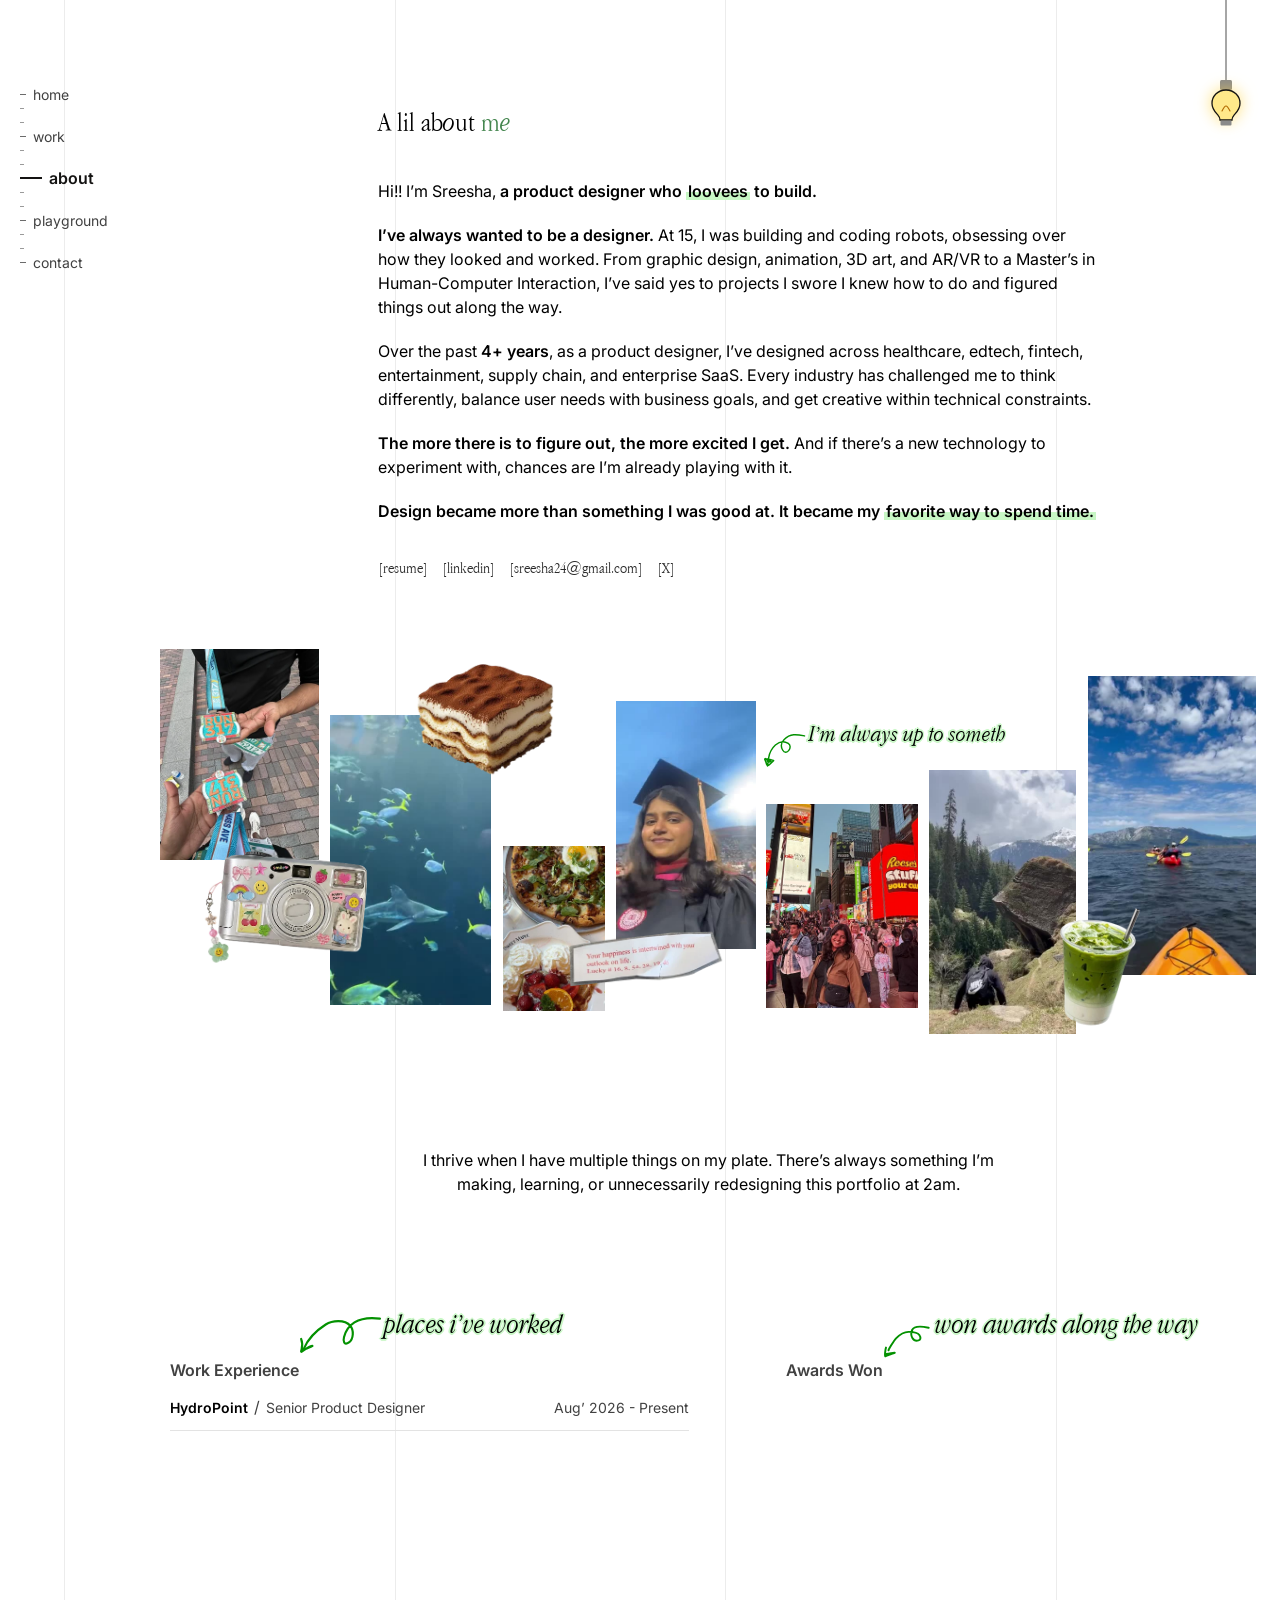
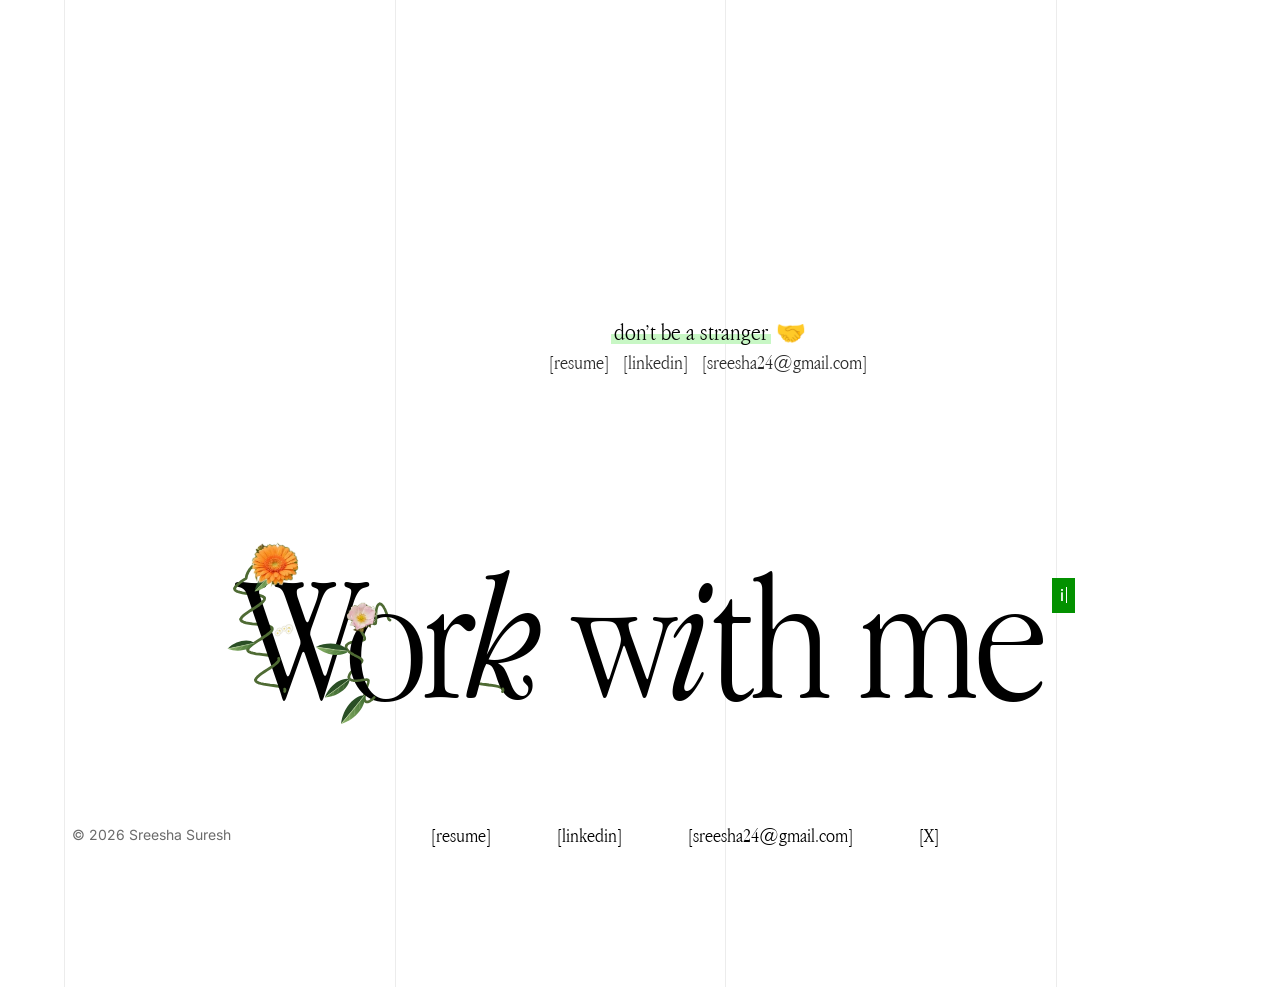
==== about.html @ f95efe85 "About: new page design New intro copy with green highlights, photo pile moved up under the intro, ha" ====
<!DOCTYPE html>
<html lang="en">
<head>
<meta charset="utf-8">
<meta name="viewport" content="width=device-width, initial-scale=1">
<title>About — Sreesha Suresh</title>
<meta name="description" content="Sreesha Suresh — a product designer who loovees to build. 4+ years across healthcare, edtech, fintech, entertainment, supply chain and enterprise SaaS.">
<link rel="preload" href="assets/fonts/apple-garamond-light.woff" as="font" type="font/woff" crossorigin>
<link rel="preload" href="assets/fonts/apple-garamond-light-italic.woff" as="font" type="font/woff" crossorigin>
<link rel="preconnect" href="https://fonts.googleapis.com">
<link rel="preconnect" href="https://fonts.gstatic.com" crossorigin>
<link href="https://fonts.googleapis.com/css2?family=Inter:ital,wght@0,400;0,500;0,600;1,400&display=swap" rel="stylesheet">
<style>
/* VOICE: warm, personal, quietly playful — a designer's notebook page
   IDEA: a scrapbook spread: handwritten notes + arrows pointing at the good stuff
   PICTURE: the photo pile, with margin notes drawing themselves in as you scroll
   COLOUR and TYPE: white paper, faint gridlines, black ink, one green (#43854d) for notes
   LAYOUT: 1440 design grid, single reading column, records in two columns */
@font-face{font-family:"Apple Garamond";src:url(assets/fonts/apple-garamond-light.woff) format("woff");font-weight:300 400;font-style:normal;font-display:swap}
@font-face{font-family:"Apple Garamond";src:url(assets/fonts/apple-garamond-light-italic.woff) format("woff");font-weight:300 400;font-style:italic;font-display:swap}
@font-face{font-family:"Apple Garamond";src:url(assets/fonts/apple-garamond-regular.woff) format("woff");font-weight:500 700;font-style:normal;font-display:swap}
@font-face{font-family:"Apple Garamond";src:url(assets/fonts/apple-garamond-italic.woff) format("woff");font-weight:500 700;font-style:italic;font-display:swap}
:root{color-scheme:light;--ink:#000;--grey:#414141;--soft:#6b6b6b;--green:#43854d;--badge:#039100;--rule:#e3e3e3;--grid:#ececec;
  --serif:"Apple Garamond","EB Garamond",Garamond,Georgia,serif;--sans:Inter,system-ui,-apple-system,"Segoe UI",sans-serif}
*{box-sizing:border-box;min-width:0}
html{scroll-behavior:smooth}
body{margin:0;background:#fff;color:var(--ink);font:400 16px/1.5 var(--sans);overflow-x:clip;-webkit-font-smoothing:antialiased}
p{margin:0}
a{color:inherit}
a:focus-visible,button:focus-visible{outline:3px solid var(--green);outline-offset:3px;border-radius:2px}

.page{position:relative;max-width:1440px;margin:0 auto;padding-bottom:64px}
.grid{position:absolute;inset:0;pointer-events:none;z-index:0}
.grid i{position:absolute;top:0;bottom:0;width:1px;background:var(--grid)}
.grid i:nth-child(1){left:5%}.grid i:nth-child(2){left:30.83%}.grid i:nth-child(3){left:56.67%}.grid i:nth-child(4){left:82.5%}

/* ruler nav */
.ruler{position:fixed;left:max(20px,calc((100vw - 1440px)/2 + 20px));top:87px;z-index:5;margin:0;padding:0;list-style:none}
.ruler li{position:relative;height:14px;display:flex;align-items:center}
.ruler li.minor{height:28px;flex-direction:column;justify-content:space-around;align-items:flex-start}
.ruler li.minor i{display:block;width:4px;height:1px;background:#9a9a9a}
.ruler a{display:flex;align-items:center;gap:7px;text-decoration:none;font-size:14px;color:var(--grey);min-height:24px;transition:color .2s}
.ruler a::before{content:"";width:6px;height:1px;background:#6b6b6b;transition:width .25s}
.ruler a:hover{color:var(--ink)}
.ruler a[aria-current]{font-size:16px;font-weight:600;color:#141312}
.ruler a[aria-current]::before{width:22px;height:1.5px;background:#141312}

.wrap{position:relative;z-index:1;width:min(1156px,calc(100% - 184px));margin-left:160px}

/* intro */
.intro{padding-top:104px;margin:0 auto;width:660px;max-width:100%}
.title{font:400 28px/1.25 var(--serif);margin:0;letter-spacing:0;min-height:35px}
.title em{font-style:italic}
.title .me{color:var(--green);display:inline-block;transition:transform .45s cubic-bezier(.3,1.6,.5,1);transform-origin:50% 80%}
.title:hover .me{transform:rotate(-8deg) translateY(-2px)}
.title .ch{display:inline-block;white-space:pre}
.copy{display:grid;gap:20px;font-size:16px;line-height:24px}
.copy b{font-weight:600}

.links{display:flex;flex-wrap:wrap;gap:6px 14px;margin-top:36px;font:400 16px/18.2px var(--serif);color:#2b2b2b;position:relative}

/* photo pile — ported from sreeshasuresh.com/about (positions are the 1161 × 408 Figma frame, as %) */
.pile{position:relative;margin-top:72px;aspect-ratio:1161/408;container-type:inline-size}
.pile .note{font-size:clamp(15px,calc(24 / 1161 * 100cqw),24px);line-height:1.2}
.pc{position:absolute;margin:0;display:block;
  left:calc(var(--x) / 1161 * 100%);top:calc(var(--y) / 408 * 100%);
  width:calc(var(--w) / 1161 * 100%);height:calc(var(--h) / 408 * 100%);
  object-fit:cover;user-select:none;-webkit-user-drag:none;touch-action:pan-y;
  transform:translate(var(--dx,0px),var(--dy,0px)) rotate(var(--rot,0deg)) scale(var(--sc,1));
  transition:transform .45s cubic-bezier(.3,1.45,.5,1),box-shadow .3s,filter .3s,opacity .5s}
.pc.cut{object-fit:contain}
.pc.photo{background:#eef0ea}
@media (hover:hover) and (pointer:fine){
  .pc{cursor:grab}
  .pc:hover{--sc:1.05;--rot:var(--tilt,2deg);z-index:40}
  .pc.photo:hover{box-shadow:0 16px 30px -12px rgba(20,19,18,.35)}
  .pc.cut:hover{filter:drop-shadow(0 12px 14px rgba(20,19,18,.22))}
  .pc.is-drag{cursor:grabbing;transition:box-shadow .3s,filter .3s;--sc:1.07;--rot:0deg;z-index:60}
  .pc.photo.is-drag{box-shadow:0 24px 40px -14px rgba(20,19,18,.4)}
}
.js .pile:not(.is-in) .pc{opacity:0;--dy:28px;--rot:var(--drop,-4deg);--sc:.94}
.js .pile.is-in .pc{transition-delay:var(--d,0s)}
.js .pile.is-settled .pc{transition-delay:0s}
.note{position:absolute;margin:0;font:italic 400 24px/28.8px var(--serif);white-space:nowrap;
  text-shadow:0 0 1px #c8f7c5,1.6px 0 0 #c8f7c5,-1.6px 0 0 #c8f7c5,0 1.6px 0 #c8f7c5,0 -1.6px 0 #c8f7c5,1.1px 1.1px 0 #c8f7c5,-1.1px 1.1px 0 #c8f7c5,1.1px -1.1px 0 #c8f7c5,-1.1px -1.1px 0 #c8f7c5,0 0 4px #ededea}
.note .ch{display:inline-block;white-space:pre}
.arrow{position:absolute;overflow:visible}
.arrow path{fill:none;stroke:var(--badge);stroke-linecap:round}

.story{margin:114px auto 0;width:614px;max-width:100%;text-align:center;display:grid;gap:24px;font-size:16px;line-height:24px}
.story b{font-weight:600}

/* records */
.records{position:relative;margin-top:114px;margin-left:10px;display:grid;grid-template-columns:543fr 101fr 492fr;align-items:start}
.records .note{font-size:28px;line-height:28.8px}
.block.exp{grid-column:1}.block.aw{grid-column:3}
.bhead{position:relative;height:49px}
.bhead .note{position:absolute;top:0}
.bhead .arrow{position:absolute}
.exp .bhead .arrow{left:130px;top:7px;width:82px}
.exp .bhead .note{left:214px}
.aw .bhead .arrow{left:97px;top:6px;width:47px}
.aw .bhead .note{left:149px}
.block h2{font:600 16px/22.4px var(--sans);color:var(--grey);margin:0 0 16px}
.rows{list-style:none;margin:0;padding:0}
.rows li{display:flex;justify-content:space-between;align-items:center;gap:16px;padding:13px 0;border-bottom:.67px solid var(--rule);font-size:14px;line-height:19.6px;color:var(--grey)}
.rows li:first-child{padding-top:0}
.rows b{font-weight:600;color:var(--ink)}
.rows .sl{font-size:16px;margin:0 6px}
.rows .d{white-space:nowrap;flex:none}
.rows .aw-t{color:var(--ink)}

/* stranger */
.stranger{margin:114px auto 0;text-align:center}
.stranger p{font:400 24px/1.2 var(--serif)}
.stranger .links{justify-content:center;margin-top:4px;font-size:20px;line-height:23px;gap:6px 12px}


/* motion */
.js .ch{opacity:0;transform:translateY(.12em);filter:blur(2px)}
.js .ch.in{opacity:1;transform:none;filter:none;transition:opacity .28s ease,transform .32s ease,filter .3s ease}
.js .rise{opacity:0;transform:translateY(14px)}
.js .rise.in{opacity:1;transform:none;transition:opacity .7s ease,transform .7s cubic-bezier(.2,.7,.2,1)}
.js .fade{opacity:0;transform:translateY(8px)}
.js .fade.in{opacity:1;transform:none;transition:opacity .6s ease,transform .6s ease}
.js .arrow path{stroke-dasharray:1;stroke-dashoffset:1}
.js .arrow.in path{stroke-dashoffset:0;transition:stroke-dashoffset .7s cubic-bezier(.45,0,.2,1)}
.js .arrow.in path+path{transition-delay:.55s;transition-duration:.25s}

@media (prefers-reduced-motion: reduce){
  .js .ch,.js .rise,.js .fade{opacity:1!important;transform:none!important;filter:none!important;transition:none!important}
  .js .arrow path{stroke-dashoffset:0!important;transition:none!important}
  .js .pile:not(.is-in) .pc{opacity:1;--dy:0px;--rot:0deg;--sc:1}
  html{scroll-behavior:auto}
}

@media (max-width:1100px){
  .ruler{position:static;display:flex;flex-wrap:wrap;align-items:center;gap:4px 22px;padding:24px 24px 0;max-width:1156px;margin:0 auto}
  .ruler li.minor{display:none}
  .wrap{width:min(1156px,calc(100% - 48px));margin:0 auto}
  .intro{padding-top:72px}
  .records{grid-template-columns:minmax(0,560px);justify-content:center;margin-left:0;row-gap:72px}
  .block.exp,.block.aw{grid-column:1}
    }
@media (max-width:600px){
  .intro{padding-top:48px}
  .title-row{margin-bottom:32px}
  .copy{font-size:15px;line-height:23px}
  .pile-scroll{margin:104px -14px 0}
  .pile{margin-top:0}
  .pc{touch-action:auto}
  .pile .note{top:-58px!important;left:50%!important;translate:-50% 0;font-size:20px}
  #arrow-up{top:-44px!important;left:calc(50% - 150px)!important;width:32px!important}
  .story{margin-top:56px;padding:0 4px}
  .records{margin-top:64px;row-gap:56px}
  .records .note{font-size:22px}
  .exp .bhead .arrow,.aw .bhead .arrow{left:0;top:8px;width:46px}
  .exp .bhead .note,.aw .bhead .note{left:54px}
  .rows li{flex-wrap:wrap;gap:2px 12px}
  .rows .d{flex-basis:100%;font-size:13px}
  .aw .rows .d{flex-basis:auto}
  .stranger{margin-top:72px}
  .stranger .links{gap:4px 14px;font-size:18px}
  }
/* ---- "Work with me" + footer, ported from sreeshasuresh.com (homepage) ---- */
main, .footer { position: relative; z-index: 1; }
.lk { position: relative; display: inline-flex; align-items: baseline; transition: color .2s; outline: none; text-decoration: none; color: inherit; }
.lk__b, .lk__t { position: relative; display: inline-block; transition: color .2s, transform .3s cubic-bezier(.3,1.5,.5,1); }
.lk:focus-visible { outline: 1.5px solid #1b6a2c; outline-offset: 3px; }
.lk__a { display: inline-block; align-self: center; width: 0; height: .58em; margin-left: 0; background: #1b6a2c;
  -webkit-mask: url("data:image/svg+xml,%3Csvg xmlns='http://www.w3.org/2000/svg' viewBox='0 0 10 10'%3E%3Cpath d='M1.2 8.8 8.6 1.4M3.2 1.2h5.6v5.6' fill='none' stroke='%23000' stroke-width='1.2' stroke-linecap='round' stroke-linejoin='round'/%3E%3C/svg%3E") center / contain no-repeat;
  mask: url("data:image/svg+xml,%3Csvg xmlns='http://www.w3.org/2000/svg' viewBox='0 0 10 10'%3E%3Cpath d='M1.2 8.8 8.6 1.4M3.2 1.2h5.6v5.6' fill='none' stroke='%23000' stroke-width='1.2' stroke-linecap='round' stroke-linejoin='round'/%3E%3C/svg%3E") center / contain no-repeat;
  opacity: 0; transform: translate(-3px, 3px);
  transition: width .3s cubic-bezier(.3,1.3,.5,1), margin .3s cubic-bezier(.3,1.3,.5,1), opacity .2s, transform .35s cubic-bezier(.3,1.5,.5,1); }
.lk:hover .lk__a, .lk:focus-visible .lk__a { width: .58em; margin-left: .22em; opacity: 1; transform: none; }
.lk .lk__t { text-decoration: underline 1px transparent; text-underline-offset: 4px; transition: color .2s, text-decoration-color .2s; }
.lk:hover .lk__t, .lk:focus-visible .lk__t { color: #1b6a2c; text-decoration-color: currentColor; }
.lk:hover .lk__b:first-child, .lk:focus-visible .lk__b:first-child { transform: translateX(-4px); }
.lk:hover .lk__b:last-child, .lk:focus-visible .lk__b:last-child { transform: translateX(4px); }
button.lk { background: none; border: 0; padding: 0; margin: 0; font: inherit; color: inherit; cursor: pointer; }
.lk--copy .lk__a {
  -webkit-mask-image: url("data:image/svg+xml,%3Csvg xmlns='http://www.w3.org/2000/svg' viewBox='0 0 16 16'%3E%3Crect x='5.5' y='5.5' width='8' height='8' fill='none' stroke='%23000' stroke-width='1.4'/%3E%3Cpath d='M10.5 3.5v-2h-9v9h2' fill='none' stroke='%23000' stroke-width='1.4'/%3E%3C/svg%3E");
  mask-image: url("data:image/svg+xml,%3Csvg xmlns='http://www.w3.org/2000/svg' viewBox='0 0 16 16'%3E%3Crect x='5.5' y='5.5' width='8' height='8' fill='none' stroke='%23000' stroke-width='1.4'/%3E%3Cpath d='M10.5 3.5v-2h-9v9h2' fill='none' stroke='%23000' stroke-width='1.4'/%3E%3C/svg%3E");
  height: .7em; }
.lk--copy:hover .lk__a, .lk--copy:focus-visible .lk__a, .lk--copy.is-copied .lk__a { width: .7em; margin-left: .22em; opacity: 1; transform: none; }
.lk--copy.is-copied .lk__a {
  -webkit-mask-image: url("data:image/svg+xml,%3Csvg xmlns='http://www.w3.org/2000/svg' viewBox='0 0 16 16'%3E%3Cpath d='M2.5 8.5l3.5 3.5 7.5-8' fill='none' stroke='%23000' stroke-width='1.8' stroke-linecap='round' stroke-linejoin='round'/%3E%3C/svg%3E");
  mask-image: url("data:image/svg+xml,%3Csvg xmlns='http://www.w3.org/2000/svg' viewBox='0 0 16 16'%3E%3Cpath d='M2.5 8.5l3.5 3.5 7.5-8' fill='none' stroke='%23000' stroke-width='1.8' stroke-linecap='round' stroke-linejoin='round'/%3E%3C/svg%3E"); }
.lk--copy.is-copied .lk__t { color: #1b6a2c; }
.lk__toast { position: absolute; left: 50%; bottom: calc(100% + 8px); white-space: nowrap; pointer-events: none; font-family: var(--sans); font-size: 13px; line-height: 1; padding: 6px 9px; background: #1b6a2c; color: #fff; opacity: 0; transform: translate(-50%, 6px) scale(.9); transition: opacity .2s, transform .35s cubic-bezier(.3,1.5,.5,1); }
.lk--copy.is-copied .lk__toast { opacity: 1; transform: translate(-50%, 0) scale(1); }
.footer .lk__toast { bottom: calc(100% + 6px); }
@keyframes blink { 50% { opacity: 0; } }
@keyframes fadeout { to { opacity: 0; } }
.cta { margin-top: 143px; display: flex; justify-content: center; position: relative; z-index: 1; }
.cta__inner { position: relative; }
.cta__title { margin: 0; font-family: var(--serif); font-weight: 400; font-size: 184px; line-height: 1.3; letter-spacing: -.035em; white-space: nowrap; color: #000; position: relative; z-index: 1; }
.cta__title em { font-style: italic; }
.cta__title a { display: inline-block; color: inherit; text-decoration: none; }
.cta__badge { position: absolute; left: calc(100% + 13px); top: 25px; z-index: 3; background: #039100; color: #fff; padding: 8px; white-space: nowrap; font: 500 16px/1.2 var(--sans); letter-spacing: -.64px; display: inline-flex; align-items: center; min-height: calc(1.2em + 16px); }
.cta__caret { display: inline-block; width: 1.5px; height: 1em; margin-left: 2px; background: #fff; animation: blink 1s steps(1) infinite; }
.cta__caret.is-done { animation: blink 1s steps(1) 2, fadeout .3s 2s forwards; }
.garden { position: absolute; left: -200px; top: -200px; width: calc(100% + 400px); height: calc(100% + 400px); overflow: visible; pointer-events: none; z-index: 0; }
.garden--front { z-index: 2; }
.garden .stem { fill: none; stroke-linecap: round; stroke-linejoin: round; stroke-dasharray: var(--len); stroke-dashoffset: var(--len); transition: stroke-dashoffset var(--dout, .5s) cubic-bezier(.5,0,.75,.4) var(--out, 0s); }
.garden .leaf, .garden .flower, .garden .bud { transform-box: view-box; transform-origin: var(--ox) var(--oy); transform: rotate(var(--r0, 0deg)) scale(0); opacity: 0; transition: transform .45s cubic-bezier(.5,0,.75,.4) var(--out, 0s), opacity .3s var(--out, 0s); }
.garden .leaf { transform: rotate(var(--rot)) scale(0); }
.cta__inner.is-grown .garden .stem { stroke-dashoffset: 0; transition: stroke-dashoffset var(--dur, 1s) cubic-bezier(.35,.1,.45,1) var(--in, 0s); }
.cta__inner.is-grown .garden .leaf { transform: rotate(var(--rot)) scale(1); opacity: 1; transition: transform .7s cubic-bezier(.25,1.4,.5,1) var(--in, 0s), opacity .2s var(--in, 0s); }
.cta__inner.is-grown .garden .bud { transform: scale(1); opacity: 1; transition: transform .6s cubic-bezier(.25,1.5,.5,1) var(--in, 0s), opacity .2s var(--in, 0s); }
.cta__inner.is-grown .garden .flower { transform: rotate(0deg) scale(1); opacity: 1; transition: transform 1.1s cubic-bezier(.2,1.25,.35,1) var(--in, 0s), opacity .35s var(--in, 0s); }
.cta__inner.is-peek .garden .stem.early { stroke-dashoffset: 0; transition: stroke-dashoffset calc(var(--dur, 1s) * 1.8) cubic-bezier(.4,.05,.3,1) calc(var(--in, 0s) * 1.8); }
.cta__inner.is-peek .garden .leaf.early { transform: rotate(var(--rot)) scale(1); opacity: 1; transition: transform 1.1s cubic-bezier(.3,.9,.4,1) calc(var(--in, 0s) * 1.8 + .15s), opacity .5s calc(var(--in, 0s) * 1.8 + .15s); }
.cta__inner.is-peek .garden .bud.early { transform: scale(1); opacity: 1; transition: transform 1s cubic-bezier(.3,.9,.4,1) calc(var(--in, 0s) * 1.8 + .2s), opacity .5s calc(var(--in, 0s) * 1.8 + .2s); }
.cta__inner.is-peek .garden .flower.early { transform: rotate(0deg) scale(1); opacity: 1; transition: transform 1.4s cubic-bezier(.3,.9,.4,1) calc(var(--in, 0s) * 1.8 + .2s), opacity .6s calc(var(--in, 0s) * 1.8 + .2s); }
.cta__inner.is-peek .garden .flower.peek-bloom { transition: transform 1.3s cubic-bezier(.25,1.2,.4,1) calc(var(--in, 0s) * 1.8), opacity .5s calc(var(--in, 0s) * 1.8); }
.cta__inner.is-peek-out .garden .stem.early { transition: stroke-dashoffset 1.6s cubic-bezier(.45,0,.2,1) .35s; }
.cta__inner.is-peek-out .garden .leaf.early, .cta__inner.is-peek-out .garden .bud.early, .cta__inner.is-peek-out .garden .flower.early { transition: transform .9s cubic-bezier(.45,0,.3,1), opacity .7s .1s; }
@media (prefers-reduced-motion: reduce) { .garden * { transition: none !important; } }
.footer { max-width: 1440px; margin: 64px auto 0; padding: 0 72px 73px; display: flex; align-items: center; justify-content: space-between; gap: 24px; }
.footer p { margin: 0; }
.footer__meta.is-empty { visibility: hidden; }
.footer__meta { font-size: 14px; line-height: 24px; color: #6b6b6b; }
.footer__links { display: flex; gap: 64px; font-family: var(--serif); font-size: 20px; color: #000; }
@media (max-width: 1100px) { .cta__title { font-size: clamp(72px, 15vw, 184px); } }
@media (max-width: 860px) {
  .cta { margin-top: 96px; overflow-x: clip; }
  .cta__inner { display: flex; flex-direction: column; align-items: center; }
  .cta__badge { position: static; order: -1; margin-bottom: 8px; }
  .footer { flex-direction: column; gap: 16px; padding: 24px 24px 56px; margin-top: 0; text-align: center; }
  .footer__links { gap: 24px; flex-wrap: wrap; justify-content: center; }
}
@media (max-width: 560px) { .footer__links { font-size: 18px; gap: 16px; } }
.sr-only{position:absolute;width:1px;height:1px;overflow:hidden;clip:rect(0 0 0 0);white-space:nowrap}

/* green highlighter */
.hl{background:linear-gradient(transparent 56%,#c8f7c5 56%,#c8f7c5 94%,transparent 94%);padding:0 2px;-webkit-box-decoration-break:clone;box-decoration-break:clone}

/* ---- light bulb: pull for dark mode ---- */
.title-row{margin-bottom:40px}
.bulb{position:absolute;top:0;right:max(32px,calc((100vw - 1440px)/2 + 32px));z-index:70;width:44px;height:144px;padding:0 0 12px;border:0;background:none;cursor:grab;transform-origin:50% 0;transform:rotate(var(--rot,0deg));touch-action:none;-webkit-tap-highlight-color:transparent}
.bulb.is-drag{cursor:grabbing}
.bulb svg{transform-origin:50% 0}
.bulb svg{width:100%;height:100%;overflow:visible}
.bulb__cord{stroke:#6b6b6b;stroke-width:1.2}
.bulb__cap,.bulb__base{fill:#8a8a8a}
.bulb__glass{fill:#ffe98a;stroke:#141312;stroke-width:1.3;filter:drop-shadow(0 0 8px rgba(255,214,74,.75));transition:fill .3s,filter .3s,stroke .3s}
.bulb__fil{fill:none;stroke:#b26a00;stroke-width:1.1;stroke-linecap:round}
.bulb:focus-visible{outline:3px solid var(--green);outline-offset:4px;border-radius:6px}
.bulb.is-pull svg{animation:pull .5s cubic-bezier(.3,1.6,.5,1)}
@keyframes pull{30%{transform:translateY(10px)}70%{transform:translateY(-2px)}}
html.dark .bulb__glass{fill:#2a2a2a;stroke:#b0b0b0;filter:none}
html.dark .bulb__fil{stroke:#6f6f6f}
html.dark .bulb__cord{stroke:#8a8a8a}
body{transition:background-color .5s ease,color .5s ease}
html.dark{color-scheme:dark}
html.dark body{background:#121212;color:#e8e8e8}
html.dark .grid i{background:rgba(255,255,255,.06)}
html.dark :is(.title,.lead,.copy,.copy b,.pull,.glance dd,.glance__h,.story,.stranger p,.rows b,.rows .aw-t,.cta__title,.footer__links,.links,.block h2,.title-row){color:#e8e8e8}
html.dark :is(.rows li,.rows .d,.glance dt,.footer__meta){color:#b0b0b0}
html.dark .ruler a{color:#b0b0b0} html.dark .ruler a[aria-current]{color:#e8e8e8} html.dark .ruler a::before,html.dark .ruler a[aria-current]::before{background:#b0b0b0}
html.dark .ruler li.minor i{background:#5a5a5a}
html.dark :is(.rows li,.glance dl div){border-color:#2f2f2f}
html.dark .title .me{color:#7fc98a}
html.dark :is(.note,.mnote){color:#e8e8e8;text-shadow:0 0 12px rgba(127,201,138,.35)}
html.dark .hl{color:#fff;background:linear-gradient(transparent 56%,#2d6a3a 56%,#2d6a3a 94%,transparent 94%)}
html.dark .tags li{background:#1e1e1e;border-color:#3a3a3a;color:#e8e8e8}
html.dark .lk:hover .lk__t,html.dark .lk:focus-visible .lk__t,html.dark .lk--copy.is-copied .lk__t{color:#7fc98a}
html.dark .lk__a{background:#7fc98a}
html.dark .arrow path,html.dark .mnote__arrow path{stroke:#7fc98a}
html.dark .pc.photo{background:#1e1e1e}
@media (prefers-reduced-motion: reduce){ .bulb.is-pull svg{animation:none} body{transition:none} }
@media (max-width:1100px){ .bulb{right:20px;height:112px} }
@media (max-width:600px){ .bulb{right:12px;width:36px;height:96px} }
/* closing line stays on one line where there is room */
@media (min-width:1101px){ .copy .one-line{white-space:nowrap;width:max-content;max-width:calc(100vw - 420px)} }

/* green marker that sweeps across "don't be a stranger" near the end of the page */
.marker{background:linear-gradient(transparent 56%,#c8f7c5 56%,#c8f7c5 94%,transparent 94%) no-repeat 0 0/0% 100%;padding:0 3px;transition:background-size .9s cubic-bezier(.6,0,.25,1)}
.marker.on{background-size:100% 100%}
html.dark .marker{background-image:linear-gradient(transparent 56%,#2d6a3a 56%,#2d6a3a 94%,transparent 94%)}
@media (prefers-reduced-motion: reduce){ .marker{transition:none} }
</style>
</head>
<body>
<button type="button" class="bulb" aria-pressed="false" aria-label="Dark mode" title="Pull to turn the lights off, or grab it and swing it">
  <svg viewBox="0 0 40 132" aria-hidden="true">
    <line class="bulb__cord" x1="20" y1="0" x2="20" y2="80"/>
    <rect class="bulb__cap" x="14" y="80" width="12" height="10" rx="1.5"/>
    <path class="bulb__glass" d="M20 90c-8.5 0-14 6.3-14 13.4 0 5.4 3.3 8.6 5.6 11.3 1.6 1.9 2.4 3.4 2.4 5.3h12c0-1.9.8-3.4 2.4-5.3 2.3-2.7 5.6-5.9 5.6-11.3C34 96.3 28.5 90 20 90z"/>
    <path class="bulb__fil" d="M16 111c1.5-3 2.5-5 4-5s2.5 2 4 5"/>
    <rect class="bulb__base" x="14.5" y="120.5" width="11" height="5" rx="1"/>
  </svg>
</button>
<div class="page">
  <div class="grid" aria-hidden="true"><i></i><i></i><i></i><i></i></div>

  <nav aria-label="Main">
    <ul class="ruler">
      <li><a href="index.html">home</a></li>
      <li class="minor" aria-hidden="true"><i></i><i></i></li>
      <li><a href="index.html#work">work</a></li>
      <li class="minor" aria-hidden="true"><i></i><i></i></li>
      <li><a href="about.html" aria-current="page">about</a></li>
      <li class="minor" aria-hidden="true"><i></i><i></i></li>
      <li><a href="playground.html">playground</a></li>
      <li class="minor" aria-hidden="true"><i></i><i></i></li>
      <li><a href="#contact-footer">contact</a></li>
    </ul>
  </nav>

  <main class="wrap" id="top">
    <section class="intro" aria-labelledby="about-title">
      <div class="title-row">
      <h1 class="title" id="about-title" aria-label="A lil about me" data-write>A lil ab<em>o</em>ut <span class="me">m<em>e</em></span></h1>
      </div>
      <div class="copy rise" data-intro>
        <p>Hi!! I’m Sreesha, <b>a product designer who <span class="hl">loovees</span> to build.</b></p>
        <p><b>I’ve always wanted to be a designer.</b> At 15, I was building and coding robots, obsessing over how they looked and worked. From graphic design, animation, 3D art, and AR/VR to a Master’s in Human-Computer Interaction, I’ve said yes to projects I swore I knew how to do and figured things out along the way.</p>
        <p>Over the past <b>4+ years</b>, as a product designer, I’ve designed across healthcare, edtech, fintech, entertainment, supply chain, and enterprise SaaS. Every industry has challenged me to think differently, balance user needs with business goals, and get creative within technical constraints.</p>
        <p><b>The more there is to figure out, the more excited I get.</b> And if there’s a new technology to experiment with, chances are I’m already playing with it.</p>
        <p class="one-line"><b>Design became more than something I was good at. It became my <span class="hl">favorite way to spend time.</span></b></p>
      </div>
      <div class="links rise" data-intro>
        <a class="lk" href="https://drive.google.com/file/d/1b1VnWoGGykMFzYRLNkzvDyww56HtdHeI/view?usp=sharing" target="_blank" rel="noopener"><span class="lk__b">[</span><span class="lk__t">resume</span><span class="lk__a" aria-hidden="true"></span><span class="lk__b">]</span></a>
        <a class="lk" href="https://www.linkedin.com/in/sreesha-suresh/" target="_blank" rel="noopener"><span class="lk__b">[</span><span class="lk__t">linkedin</span><span class="lk__a" aria-hidden="true"></span><span class="lk__b">]</span></a>
        <button type="button" class="lk lk--copy" data-copy="sreesha24@gmail.com" aria-label="Copy email address sreesha24@gmail.com"><span class="lk__b">[</span><span class="lk__t">sreesha24@gmail.com</span><span class="lk__a" aria-hidden="true"></span><span class="lk__b">]</span><span class="lk__toast" aria-hidden="true">copied</span></button>
        <a class="lk" href="https://x.com/sreesha24" target="_blank" rel="noopener"><span class="lk__b">[</span><span class="lk__t">X</span><span class="lk__a" aria-hidden="true"></span><span class="lk__b">]</span></a>
      </div>
    </section>
    <div class="pile-scroll">
    <section class="pile" id="pile" aria-label="Photos and clips from life outside work">
      <img class="pc photo" src="assets/img/about/medals.webp" alt="Two Run 317 finisher medals held up side by side" style="--x:0;--y:0;--w:168;--h:224" draggable="false">
      <video class="pc photo" src="assets/video/about-aquarium.mp4" poster="assets/img/about/aquarium-poster.jpg" muted loop playsinline preload="none" aria-label="Fish and a shark gliding past in an aquarium" style="--x:180;--y:70;--w:171;--h:307"></video>
      <img class="pc cut" src="assets/img/about/tiramisu.webp" alt="A slice of tiramisu" style="--x:269;--y:15;--w:148;--h:121" draggable="false">
      <img class="pc cut" src="assets/img/about/camera.webp" alt="A silver point-and-shoot camera covered in cute stickers" style="--x:32;--y:199;--w:200.74;--h:158.05" draggable="false">
      <img class="pc photo" src="assets/img/about/brunch.webp" alt="Pizza and a waffle with cream and strawberries at brunch" style="--x:363;--y:209;--w:108;--h:174" draggable="false">
      <video class="pc photo" src="assets/video/about-kayak.mp4" poster="assets/img/about/kayak-poster.jpg" muted loop playsinline preload="none" aria-label="Kayaking across a mountain lake" style="--x:983;--y:29;--w:178;--h:317"></video>
      <video class="pc photo" src="assets/video/about-hike.mp4" poster="assets/img/about/hike-poster.jpg" muted loop playsinline preload="none" aria-label="Scrambling up a mossy rock on a hike" style="--x:815;--y:128;--w:156;--h:280"></video>
      <img class="pc cut" src="assets/img/about/matcha.webp" alt="An iced matcha latte" style="--x:935;--y:258;--w:111.99;--h:150" draggable="false">
      <video class="pc photo" src="assets/video/about-graduation.mp4" poster="assets/img/about/graduation-poster.jpg" muted loop playsinline preload="none" aria-label="Graduation day selfie in cap and gown" style="--x:483;--y:55;--w:148;--h:263"></video>
      <img class="pc cut" src="assets/img/about/fortune.webp" alt="Fortune cookie slip: Your happiness is intertwined with your outlook on life." style="--x:430.09;--y:285;--w:168.69;--h:87.77" draggable="false">
      <img class="pc photo" src="assets/img/about/times-square.webp" alt="Smiling in a crowded Times Square at dusk" style="--x:642;--y:164;--w:161;--h:216" draggable="false">

      <svg class="arrow" id="arrow-up" style="left:55.1%;top:22.17%;width:3.81%" viewBox="0 0 44 35" aria-hidden="true"><path pathLength="1" stroke-width="1.5" d="M42.75 2.00958C34.2821 0.351429 27.7537 -0.703735 21.2741 5.7459C18.1813 8.82439 17.4299 12.9827 19.6126 16.8936C23.5846 24.0106 31.1133 13.2912 25.5816 9.84975C15.4407 3.54086 6.40721 16.0964 4.96714 24.8563C4.54748 27.4091 4.11789 30.3208 3.98255 32.8803C3.86515 35.1003 3.27931 32.4642 2.99799 31.6552C2.47683 30.1566 1.59981 28.9551 1.09037 27.4902C0.198927 24.9267 1.30123 27.2753 1.64422 28.4702C2.6281 31.8977 2.69348 35.0824 6.19784 31.7778C6.90306 31.1127 10.7796 28.0015 10.0746 27.9189C8.07578 27.6848 5.85236 26.3746 3.98256 26.2651C1.42305 26.1153 0.0144778 25.2397 3.42873 26.9389C4.54277 27.4933 5.63918 27.8555 6.75166 28.3477C8.58501 29.1587 5.97973 28.517 5.7671 28.3477C5.14947 27.8558 3.45525 27.6244 5.09021 28.3477C5.51114 28.5339 7.3104 29.0214 6.75166 29.0214C4.98746 29.0214 2.66604 27.2676 3.30566 28.4702C3.84318 29.4808 4.54006 29.6373 5.64403 29.5727C6.01981 29.5507 7.38663 28.4702 6.75165 28.4702"/></svg>
      <h2 class="note" id="note-up" style="left:59.17%;top:18.47%" aria-label="I’m always up to something" data-letters>I’m always up to something</h2>
    </section>
    </div>


    <section class="story" data-reveal aria-label="What I do">
      <p class="fade">I thrive when I have multiple things on my plate. There’s always something I’m making, learning, or unnecessarily redesigning this portfolio at 2am.</p>
    </section>

    <section class="records" id="records" aria-label="Experience and awards">
      <div class="block exp">
        <div class="bhead" aria-hidden="true">
          <svg class="arrow"  viewBox="0 0 76 34" aria-hidden="true"><path pathLength="1" stroke-width="2" d="M74.126 1.51531C52.6856 -1.34342 43.6331 8.15401 40.8129 18.5161C39.8636 22.0042 40.6586 27.0546 45.3739 23.5796C49.7541 20.3515 50.0199 12.2166 46.6015 8.17163C41.4716 2.10156 29.7375 3.18724 23.8306 6.96643C14.6919 12.8132 7.72168 19.5435 3.42868 29.5032C2.55422 31.5319 15.0446 25.3566 10.526 26.9226C7.33663 28.0278 4.96133 29.7581 2.26977 31.7293C0.331622 33.1486 1.09522 31.5909 1.5138 29.8037C2.19409 26.8991 2.13826 23.0542 1.00027 20.2628"/></svg>
          <p class="note fade">places i’ve worked</p>
        </div>
        <h2 class="fade">Work Experience</h2>
        <ul class="rows" id="exp-rows"></ul>
      </div>
      <div class="block aw">
        <div class="bhead" aria-hidden="true">
          <svg class="arrow"  viewBox="0 0 48 53" aria-hidden="true"><path pathLength="1" stroke-width="2" d="M46.6793 11.9811C42.8931 11.2116 32.1168 8.89163 29.7464 14.2972C28.7601 16.5465 28.6801 20.1927 30.0112 22.3929C32.8697 27.1176 41.2438 25.4805 37.1099 19.4746C34.7915 16.1064 29.6236 16.1397 25.9644 16.2136C20.5706 16.3227 16.9288 19.1784 13.3049 22.8403C11.4646 24.7 4.92937 35.2005 5.72673 35.1221"/><path pathLength="1" stroke-width="2" d="M2.67944 39.1225C3.88177 38.945 13.0505 37.2832 11.9545 37.6355C10.52 38.0967 8.99685 38.4215 7.6236 39.061C5.9989 39.8177 4.22188 40.1472 2.68698 41.0799C1.3401 41.8984 2.52231 33.6013 3.04835 32.2275"/></svg>
          <p class="note fade">won awards along the way</p>
        </div>
        <h2 class="fade">Awards Won</h2>
        <ul class="rows" id="aw-rows"></ul>
      </div>
    </section>

    <section class="stranger fade" data-reveal aria-label="Get in touch">
      <p><span class="marker" id="stranger-mark">don’t be a stranger</span> 🤝</p>
      <div class="links">
        <a class="lk" href="https://drive.google.com/file/d/1b1VnWoGGykMFzYRLNkzvDyww56HtdHeI/view?usp=sharing" target="_blank" rel="noopener"><span class="lk__b">[</span><span class="lk__t">resume</span><span class="lk__a" aria-hidden="true"></span><span class="lk__b">]</span></a>
        <a class="lk" href="https://www.linkedin.com/in/sreesha-suresh/" target="_blank" rel="noopener"><span class="lk__b">[</span><span class="lk__t">linkedin</span><span class="lk__a" aria-hidden="true"></span><span class="lk__b">]</span></a>
        <button type="button" class="lk lk--copy" data-copy="sreesha24@gmail.com" aria-label="Copy email address sreesha24@gmail.com"><span class="lk__b">[</span><span class="lk__t">sreesha24@gmail.com</span><span class="lk__a" aria-hidden="true"></span><span class="lk__b">]</span><span class="lk__toast" aria-hidden="true">copied</span></button>
      </div>
    </section>
  </main>

  <section class="cta" id="contact" aria-label="Work with me">
    <div class="cta__inner">
      <h2 class="cta__title"><a href="mailto:sreesha24@gmail.com">Wor<em>k</em> w<em>i</em>th me</a></h2>
      <span class="cta__badge" aria-label="i know you want to"><span class="cta__badge-text" aria-hidden="true">i know you want to</span><span class="cta__caret" aria-hidden="true"></span></span>
      <svg class="garden garden--back" id="gardenBack" aria-hidden="true"></svg>
      <svg class="garden garden--front" id="gardenFront" aria-hidden="true"></svg>
    </div>
  </section>

  <footer class="footer" id="contact-footer">
    <p class="footer__meta">© 2026 Sreesha Suresh</p>
    <nav class="footer__links" aria-label="Contact links">
      <a class="lk" href="https://drive.google.com/file/d/1b1VnWoGGykMFzYRLNkzvDyww56HtdHeI/view?usp=sharing" target="_blank" rel="noopener"><span class="lk__b">[</span><span class="lk__t">resume</span><span class="lk__a" aria-hidden="true"></span><span class="lk__b">]</span></a>
      <a class="lk" href="https://www.linkedin.com/in/sreesha-suresh/" target="_blank" rel="noopener"><span class="lk__b">[</span><span class="lk__t">linkedin</span><span class="lk__a" aria-hidden="true"></span><span class="lk__b">]</span></a>
      <button type="button" class="lk lk--copy" data-copy="sreesha24@gmail.com" aria-label="Copy email address sreesha24@gmail.com"><span class="lk__b">[</span><span class="lk__t">sreesha24@gmail.com</span><span class="lk__a" aria-hidden="true"></span><span class="lk__b">]</span><span class="lk__toast" aria-hidden="true">copied</span></button>
      <a class="lk" href="https://x.com/sreesha24" target="_blank" rel="noopener"><span class="lk__b">[</span><span class="lk__t">X</span><span class="lk__a" aria-hidden="true"></span><span class="lk__b">]</span></a>
    </nav>
    <p class="footer__meta is-empty" id="lastVisitor">last visitor: <span></span></p>
  </footer>
  <p class="sr-only" id="copyStatus" role="status" aria-live="polite"></p>
</div>

<script>
{
  const root = document.documentElement;
  root.classList.add('js');
  const reduce = matchMedia('(prefers-reduced-motion: reduce)').matches;

  const exp = [
    ['HydroPoint','Senior Product Designer','Aug’ 2026 - Present'],
    ['OptionsPlay LLC','Product Designer','Aug’ 2025 - May’ 2026'],
    ['Emergent Lab','AI Product Designer','Aug’ 2024 - May’ 2026'],
    ['EpicQuest','Founding Product Designer','May’ 2025 - Aug’ 2026'],
    ['Almach Labs','UX Designer','Jul’ 2023 - Jul’ 2024'],
    ['Anheuser Busch-InBev','UX Designer','Apr’ 2023 - Jul’ 2023'],
    ['Hungama Digital Media','UX Design Intern','Nov’ 2022 - Feb’ 2023'],
    ['Myrl Tech','UI/UX Design Intern','Jun’ 2022 - Aug’ 2022'],
    ['Freelance','Graphic & UX Designer','Mar’ 2021 - Apr’ 2023']
  ];
  const aw = [
    ['Best Capstone Project','Best in Show','2026'],
    ['UX Design Awards','New Talent Award','2026'],
    ['Indigo Design Awards','Silver in 4 categories','2026'],
    ['WUD UX Hackathon','2nd place','2024'],
    ['UEM UX Hackathon','1st place','2023']
  ];
  document.getElementById('exp-rows').innerHTML = exp.map(([c,r,d]) =>
    `<li class="fade"><span><b>${c}</b><span class="sl">/</span>${r}</span><span class="d">${d}</span></li>`).join('');
  document.getElementById('aw-rows').innerHTML = aw.map(([t,s,d]) =>
    `<li class="fade"><span class="aw-t"><b>${t}</b> - ${s}</span><span class="d">${d}</span></li>`).join('');

  // split text into letter spans, keeping inline formatting (em / span.me)
  function splitLetters(el){
    const out = [];
    const walk = node => {
      [...node.childNodes].forEach(n => {
        if (n.nodeType === 3) {
          const frag = document.createDocumentFragment();
          [...n.textContent].forEach(ch => {
            const s = document.createElement('span');
            s.className = 'ch'; s.textContent = ch; s.setAttribute('aria-hidden','true');
            frag.appendChild(s); out.push(s);
          });
          n.replaceWith(frag);
        } else if (n.nodeType === 1) walk(n);
      });
    };
    walk(el);
    return out;
  }
  const play = (list, step, start=0) => list.forEach((c,i) => setTimeout(() => c.classList.add('in'), start + i*step));

  const titleSets = [...document.querySelectorAll('[data-write]')].map(splitLetters);
  const titleChars = titleSets.reduce((a, b) => (b.length > a.length ? b : a), []);
  const note = document.getElementById('note-up');
  const noteChars = splitLetters(note);
  const arrowUp = document.getElementById('arrow-up');

  let introEnds = 0, pileStarts = 0;
  if (reduce) {
    document.querySelectorAll('.ch,.rise,.fade,.arrow').forEach(e => e.classList.add('in'));
  } else {
    // 1. "A lil about me" writes itself in
    titleSets.forEach((set) => play(set, 85, 250));
    const titleDone = 250 + titleChars.length*85 + 200;
    introEnds = performance.now() + titleDone + 300;
    pileStarts = performance.now() + titleDone + 120;
    // 2. then the rest of the intro rises in
    document.querySelectorAll('[data-intro]').forEach((e,i) => setTimeout(() => e.classList.add('in'), titleDone + i*180));
    // 4. note + arrow wait for the first scroll
    let noted = false;
    const showNote = () => {
      if (noted) return; noted = true;
      arrowUp.classList.add('in');
      play(noteChars, 22, 150);
      removeEventListener('scroll', onScroll);
    };
    const onScroll = () => { if (scrollY > 8) showNote(); };
    addEventListener('scroll', onScroll, {passive:true});
    onScroll();

    // 5. story paragraph, records, stranger fade in as you scroll past
    const revealIO = new IntersectionObserver(es => es.forEach(en => {
      if (!en.isIntersecting) return;
      revealIO.unobserve(en.target);
      const t = en.target;
      if (t.id === 'records') {
        t.querySelectorAll('.arrow').forEach((a,i) => setTimeout(() => a.classList.add('in'), 100 + i*150));
        t.querySelectorAll('.note').forEach((n,i) => setTimeout(() => n.classList.add('in'), 250 + i*150));
        t.querySelectorAll('.block').forEach((b,bi) =>
          b.querySelectorAll('.fade').forEach((f,i) => setTimeout(() => f.classList.add('in'), 450 + bi*120 + i*70)));
      } else if (t.classList.contains('fade')) {
        t.classList.add('in');
      } else {
        t.querySelectorAll('.fade').forEach((f,i) => setTimeout(() => f.classList.add('in'), i*220));
      }
    }), {threshold: 0.2, rootMargin: '0px 0px -8% 0px'});
    document.querySelectorAll('[data-reveal], #records').forEach(e => revealIO.observe(e));
  }


  /* photo pile — same behaviour as sreeshasuresh.com/about */
  const pile = document.getElementById('pile');
  {
    const pieces = [...pile.querySelectorAll('.pc')];
    const tilts = [-2.5, 2, -1.5, 3, -2, 2.5, -3, 2, 1.5, -2, 2.5];
    const order = [...pieces].sort((a, b) => parseFloat(a.style.getPropertyValue('--x')) - parseFloat(b.style.getPropertyValue('--x')));
    pieces.forEach((p, i) => {
      p.style.setProperty('--tilt', `${tilts[i % tilts.length]}deg`);
      p.style.setProperty('--drop', `${-tilts[i % tilts.length] * 2}deg`);
      p.style.setProperty('--d', `${(order.indexOf(p) * 0.06).toFixed(2)}s`);
    });
    const videos = pieces.filter((p) => p.tagName === 'VIDEO');
    if (reduce || !('IntersectionObserver' in window)) {
      pile.classList.add('is-in', 'is-settled');
    } else {
      void pile.offsetHeight;
      // photos and clips come in with the intro paragraphs, no scrolling needed
      setTimeout(() => {
        pile.classList.add('is-in');
        videos.forEach((v) => { v.preload = 'auto'; v.play().catch(() => {}); });
        setTimeout(() => pile.classList.add('is-settled'), 1400);
      }, Math.max(0, pileStarts - performance.now()));
      new IntersectionObserver(([en]) => {
        videos.forEach((v) => { if (en.isIntersecting) { v.preload = 'auto'; v.play().catch(() => {}); } else v.pause(); });
      }, { threshold: 0.1 }).observe(pile);
    }
    if (matchMedia('(hover: hover) and (pointer: fine)').matches) {
      let z = 20;
      pieces.forEach((pc) => {
        let sx, sy, ox = 0, oy = 0, lim;
        pc.addEventListener('pointerdown', (e) => {
          if (e.button !== 0) return;
          e.preventDefault(); pc.setPointerCapture(e.pointerId);
          sx = e.clientX; sy = e.clientY;
          ox = 0; oy = 0;
          const b = pile.getBoundingClientRect(), r = pc.getBoundingClientRect();
          lim = { l: b.left - r.left - r.width * 0.6, r: b.right - r.right + r.width * 0.6, t: b.top - r.top - r.height * 0.6, b: b.bottom - r.bottom + r.height * 0.6 };
          pc.classList.add('is-drag'); pc.style.zIndex = ++z;
        });
        pc.addEventListener('pointermove', (e) => {
          if (!pc.classList.contains('is-drag')) return;
          const mx = Math.max(lim.l, Math.min(lim.r, e.clientX - sx)), my = Math.max(lim.t, Math.min(lim.b, e.clientY - sy));
          pc.style.setProperty('--dx', `${ox + mx}px`); pc.style.setProperty('--dy', `${oy + my}px`);
        });
        // let go: the piece springs back to its spot on the table
        const end = () => {
          if (!pc.classList.contains('is-drag')) return;
          pc.classList.remove('is-drag');
          pc.style.removeProperty('--dx'); pc.style.removeProperty('--dy');
          setTimeout(() => { if (!pc.classList.contains('is-drag')) pc.style.zIndex = ''; }, 500);
        };
        pc.addEventListener('pointerup', end); pc.addEventListener('pointercancel', end);
      });
      addEventListener('resize', () => pieces.forEach((pc) => { pc.style.removeProperty('--dx'); pc.style.removeProperty('--dy'); }));
    }
  }


  // light bulb: pull for dark mode (remembered for this browser)
  {
    const bulb = document.querySelector('.bulb');
    const set = (dark) => {
      root.classList.toggle('dark', dark);
      bulb.setAttribute('aria-pressed', dark);
      bulb.title = dark ? 'Pull to turn the lights on' : 'Pull to turn the lights off';
      try { localStorage.setItem('about-dark', dark ? '1' : '0'); } catch (e) {}
    };
    let saved = null; try { saved = localStorage.getItem('about-dark'); } catch (e) {}
    if (saved === '1') set(true);
    const toggle = () => {
      bulb.classList.remove('is-pull'); void bulb.offsetWidth; bulb.classList.add('is-pull');
      set(!root.classList.contains('dark'));
    };
    // keyboard (Enter / Space) still toggles
    bulb.addEventListener('click', (e) => { if (e.detail === 0) toggle(); });

    // grab it and swing it around: a little pendulum on its cord
    let ang = 0, vel = 0, raf = 0, drag = null;
    const MAX = 80;
    const draw = () => bulb.style.setProperty('--rot', `${ang.toFixed(2)}deg`);
        const swing = () => {
      cancelAnimationFrame(raf);
      const step = () => {
        vel += -ang * 0.012;      // gravity pulls it back to hanging straight
        vel *= 0.985;             // air resistance
        ang = Math.max(-MAX, Math.min(MAX, ang + vel));
        draw();
        if (Math.abs(ang) > 0.05 || Math.abs(vel) > 0.05) raf = requestAnimationFrame(step);
        else { ang = 0; vel = 0; draw(); }
      };
      raf = requestAnimationFrame(step);
    };
    bulb.addEventListener('pointerdown', (e) => {
      if (e.button !== 0) return;
      e.preventDefault();
      bulb.setPointerCapture(e.pointerId);
      cancelAnimationFrame(raf);
      const r = bulb.getBoundingClientRect();
      drag = { x0: e.clientX, y0: e.clientY, px: r.left + r.width / 2, py: 0, moved: false, last: ang, t: performance.now() };
    });
    bulb.addEventListener('pointermove', (e) => {
      if (!drag) return;
      if (!drag.moved && Math.hypot(e.clientX - drag.x0, e.clientY - drag.y0) < 5) return;
      if (!drag.moved) { drag.moved = true; bulb.classList.add('is-drag'); }
      if (reduce) return;
      // the bulb points from the top of its cord toward the pointer
      const a = Math.atan2(drag.px - e.clientX, Math.max(20, e.clientY - drag.py)) * 180 / Math.PI;
      const next = Math.max(-MAX, Math.min(MAX, a));
      const now = performance.now(), dt = Math.max(8, now - drag.t);
      vel = (next - ang) * (16 / dt);       // remember how fast it was flung
      ang = next; drag.t = now; draw();
    });
    const release = () => {
      if (!drag) return;
      const wasDrag = drag.moved; drag = null;
      bulb.classList.remove('is-drag');
      if (!wasDrag) toggle();               // a plain tap/click is a pull
      if (!reduce) swing();
    };
    bulb.addEventListener('pointerup', release);
    bulb.addEventListener('pointercancel', release);
    // a little nudge when the pointer brushes past it
    bulb.addEventListener('pointerenter', (e) => { if (!drag && !reduce && e.pointerType === 'mouse') { vel += (Math.random() < .5 ? -1 : 1) * 0.6; swing(); } });
  }


  // "don't be a stranger" gets the green marker once you scroll down to it
  {
    const mark = document.getElementById('stranger-mark');
    if (reduce || !('IntersectionObserver' in window)) mark.classList.add('on');
    else {
      const mio = new IntersectionObserver(([en]) => {
        if (!en.isIntersecting) return;
        mio.disconnect();
        setTimeout(() => mark.classList.add('on'), 350);
      }, { rootMargin: '0px 0px -30% 0px' });
      mio.observe(mark);
    }
  }


  // "last visitor: city" — same as the homepage (counts each browser session once)
  {
    const el = document.getElementById('lastVisitor');
    if (el && location.protocol !== 'file:') {
      let seen = false;
      try { seen = sessionStorage.getItem('lv-sent') === '1'; } catch (e) {}
      fetch('/api/last-visitor', { method: seen ? 'GET' : 'POST' })
        .then((r) => r.json())
        .then(({ last }) => {
          try { sessionStorage.setItem('lv-sent', '1'); } catch (e) {}
          if (last) { el.querySelector('span').textContent = last; el.classList.remove('is-empty'); }
        })
        .catch(() => {});
    }
  }

  // email buttons copy the address and say so (same as sreeshasuresh.com)
  const status = document.getElementById('copyStatus');
  document.querySelectorAll('.lk--copy').forEach((btn) => {
    let t;
    btn.addEventListener('click', async () => {
      const text = btn.dataset.copy;
      try { await navigator.clipboard.writeText(text); }
      catch (e) {
        const ta = Object.assign(document.createElement('textarea'), { value: text });
        ta.style.cssText = 'position:fixed;opacity:0'; document.body.appendChild(ta); ta.select();
        try { document.execCommand('copy'); } catch (_) {} ta.remove();
      }
      btn.classList.add('is-copied');
      if (status) { status.textContent = ''; setTimeout(() => { status.textContent = 'Email address copied'; }, 30); }
      clearTimeout(t); t = setTimeout(() => btn.classList.remove('is-copied'), 1800);
    });
  });
}
</script>
<script src="js/garden.js"></script>
</body>
</html>
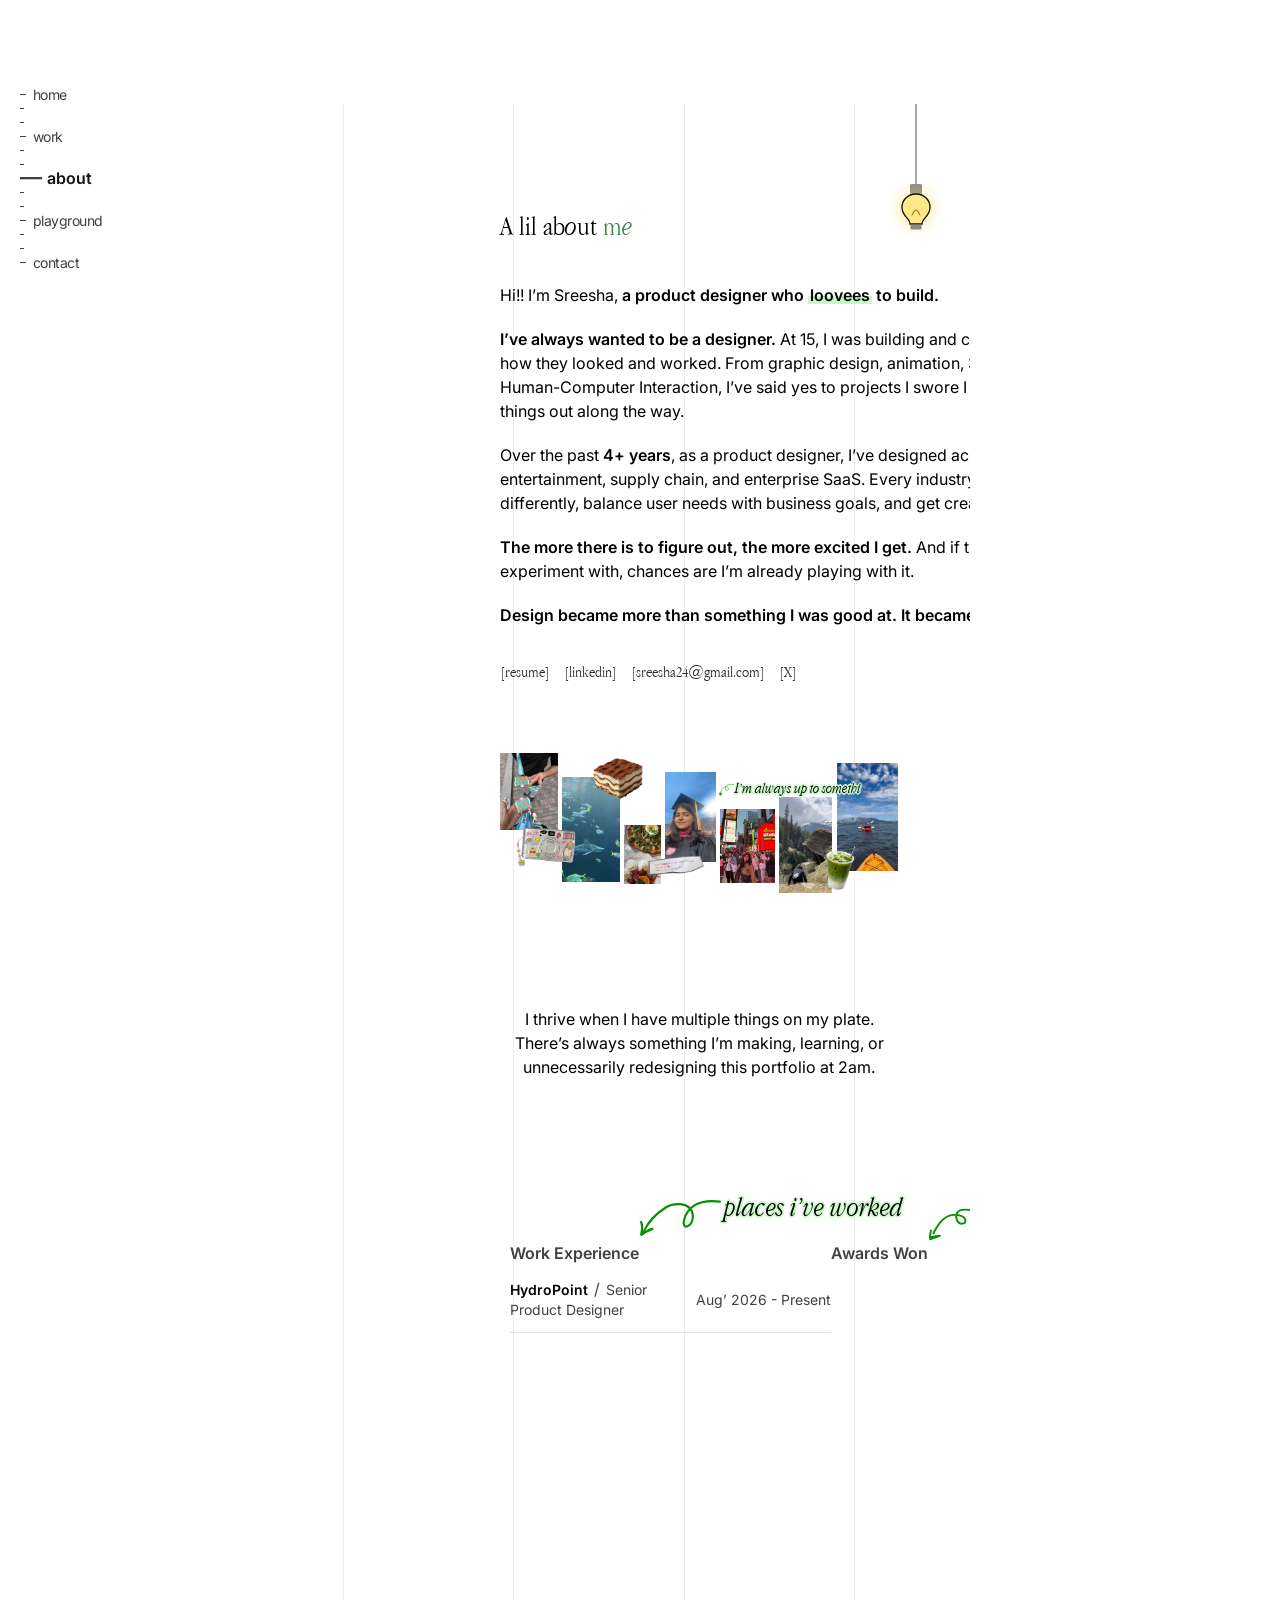
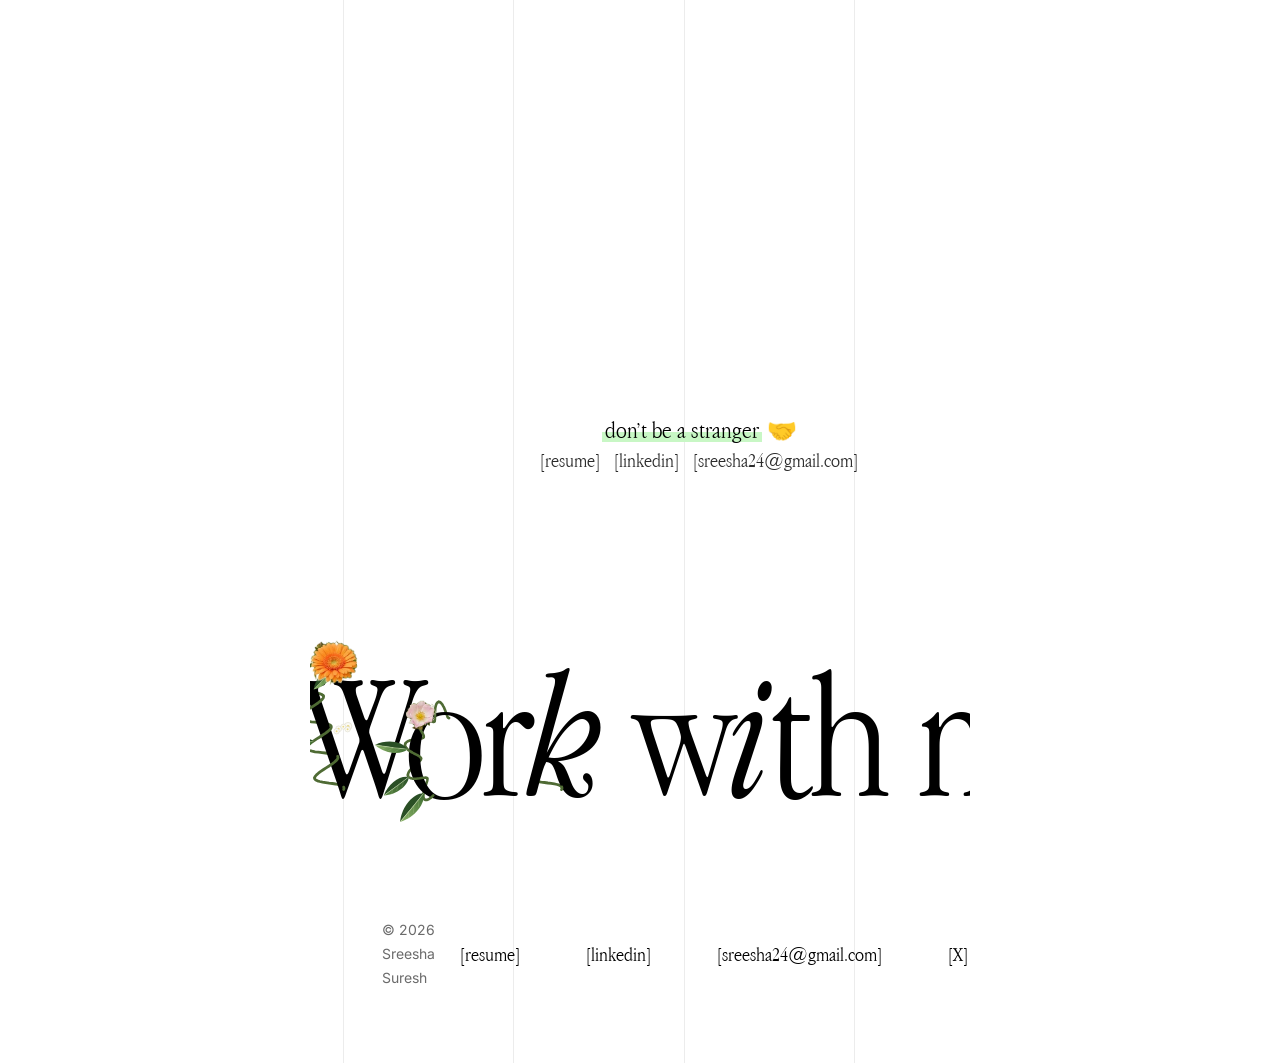
==== commit 62490c8b: "About: use the site's shared nav, CTA and footer Builds the About page on css/style.css, css/motion." ====
--- a/about.html
+++ b/about.html
@@ -9,49 +9,23 @@
 <link rel="preload" href="assets/fonts/apple-garamond-light-italic.woff" as="font" type="font/woff" crossorigin>
 <link rel="preconnect" href="https://fonts.googleapis.com">
 <link rel="preconnect" href="https://fonts.gstatic.com" crossorigin>
-<link href="https://fonts.googleapis.com/css2?family=Inter:ital,wght@0,400;0,500;0,600;1,400&display=swap" rel="stylesheet">
+<link href="https://fonts.googleapis.com/css2?family=Instrument+Serif:ital@0;1&family=Inter:ital,wght@0,400;0,500;0,600;1,400&display=swap" rel="stylesheet">
+<link rel="stylesheet" href="css/style.css">
+<link rel="stylesheet" href="css/motion.css">
+<script>document.documentElement.classList.add('js', 'intro');</script>
 <style>
 /* VOICE: warm, personal, quietly playful — a designer's notebook page
    IDEA: a scrapbook spread: handwritten notes + arrows pointing at the good stuff
    PICTURE: the photo pile, with margin notes drawing themselves in as you scroll
    COLOUR and TYPE: white paper, faint gridlines, black ink, one green (#43854d) for notes
    LAYOUT: 1440 design grid, single reading column, records in two columns */
-@font-face{font-family:"Apple Garamond";src:url(assets/fonts/apple-garamond-light.woff) format("woff");font-weight:300 400;font-style:normal;font-display:swap}
-@font-face{font-family:"Apple Garamond";src:url(assets/fonts/apple-garamond-light-italic.woff) format("woff");font-weight:300 400;font-style:italic;font-display:swap}
-@font-face{font-family:"Apple Garamond";src:url(assets/fonts/apple-garamond-regular.woff) format("woff");font-weight:500 700;font-style:normal;font-display:swap}
-@font-face{font-family:"Apple Garamond";src:url(assets/fonts/apple-garamond-italic.woff) format("woff");font-weight:500 700;font-style:italic;font-display:swap}
-:root{color-scheme:light;--ink:#000;--grey:#414141;--soft:#6b6b6b;--green:#43854d;--badge:#039100;--rule:#e3e3e3;--grid:#ececec;
-  --serif:"Apple Garamond","EB Garamond",Garamond,Georgia,serif;--sans:Inter,system-ui,-apple-system,"Segoe UI",sans-serif}
-*{box-sizing:border-box;min-width:0}
-html{scroll-behavior:smooth}
-body{margin:0;background:#fff;color:var(--ink);font:400 16px/1.5 var(--sans);overflow-x:clip;-webkit-font-smoothing:antialiased}
-p{margin:0}
-a{color:inherit}
-a:focus-visible,button:focus-visible{outline:3px solid var(--green);outline-offset:3px;border-radius:2px}
-
-.page{position:relative;max-width:1440px;margin:0 auto;padding-bottom:64px}
-.grid{position:absolute;inset:0;pointer-events:none;z-index:0}
-.grid i{position:absolute;top:0;bottom:0;width:1px;background:var(--grid)}
-.grid i:nth-child(1){left:5%}.grid i:nth-child(2){left:30.83%}.grid i:nth-child(3){left:56.67%}.grid i:nth-child(4){left:82.5%}
-
-/* ruler nav */
-.ruler{position:fixed;left:max(20px,calc((100vw - 1440px)/2 + 20px));top:87px;z-index:5;margin:0;padding:0;list-style:none}
-.ruler li{position:relative;height:14px;display:flex;align-items:center}
-.ruler li.minor{height:28px;flex-direction:column;justify-content:space-around;align-items:flex-start}
-.ruler li.minor i{display:block;width:4px;height:1px;background:#9a9a9a}
-.ruler a{display:flex;align-items:center;gap:7px;text-decoration:none;font-size:14px;color:var(--grey);min-height:24px;transition:color .2s}
-.ruler a::before{content:"";width:6px;height:1px;background:#6b6b6b;transition:width .25s}
-.ruler a:hover{color:var(--ink)}
-.ruler a[aria-current]{font-size:16px;font-weight:600;color:#141312}
-.ruler a[aria-current]::before{width:22px;height:1.5px;background:#141312}
-
-.wrap{position:relative;z-index:1;width:min(1156px,calc(100% - 184px));margin-left:160px}
+a:focus-visible,button:focus-visible{outline:3px solid #43854d;outline-offset:3px;border-radius:2px}
 
 /* intro */
 .intro{padding-top:104px;margin:0 auto;width:660px;max-width:100%}
 .title{font:400 28px/1.25 var(--serif);margin:0;letter-spacing:0;min-height:35px}
 .title em{font-style:italic}
-.title .me{color:var(--green);display:inline-block;transition:transform .45s cubic-bezier(.3,1.6,.5,1);transform-origin:50% 80%}
+.title .me{color:#43854d;display:inline-block;transition:transform .45s cubic-bezier(.3,1.6,.5,1);transform-origin:50% 80%}
 .title:hover .me{transform:rotate(-8deg) translateY(-2px)}
 .title .ch{display:inline-block;white-space:pre}
 .copy{display:grid;gap:20px;font-size:16px;line-height:24px}
@@ -85,7 +59,7 @@
   text-shadow:0 0 1px #c8f7c5,1.6px 0 0 #c8f7c5,-1.6px 0 0 #c8f7c5,0 1.6px 0 #c8f7c5,0 -1.6px 0 #c8f7c5,1.1px 1.1px 0 #c8f7c5,-1.1px 1.1px 0 #c8f7c5,1.1px -1.1px 0 #c8f7c5,-1.1px -1.1px 0 #c8f7c5,0 0 4px #ededea}
 .note .ch{display:inline-block;white-space:pre}
 .arrow{position:absolute;overflow:visible}
-.arrow path{fill:none;stroke:var(--badge);stroke-linecap:round}
+.arrow path{fill:none;stroke:#039100;stroke-linecap:round}
 
 .story{margin:114px auto 0;width:614px;max-width:100%;text-align:center;display:grid;gap:24px;font-size:16px;line-height:24px}
 .story b{font-weight:600}
@@ -101,14 +75,14 @@
 .exp .bhead .note{left:214px}
 .aw .bhead .arrow{left:97px;top:6px;width:47px}
 .aw .bhead .note{left:149px}
-.block h2{font:600 16px/22.4px var(--sans);color:var(--grey);margin:0 0 16px}
+.block h2{font:600 16px/22.4px var(--sans);color:#414141;margin:0 0 16px}
 .rows{list-style:none;margin:0;padding:0}
-.rows li{display:flex;justify-content:space-between;align-items:center;gap:16px;padding:13px 0;border-bottom:.67px solid var(--rule);font-size:14px;line-height:19.6px;color:var(--grey)}
+.rows li{display:flex;justify-content:space-between;align-items:center;gap:16px;padding:13px 0;border-bottom:.67px solid #e3e3e3;font-size:14px;line-height:19.6px;color:#414141}
 .rows li:first-child{padding-top:0}
-.rows b{font-weight:600;color:var(--ink)}
+.rows b{font-weight:600;color:#000}
 .rows .sl{font-size:16px;margin:0 6px}
 .rows .d{white-space:nowrap;flex:none}
-.rows .aw-t{color:var(--ink)}
+.rows .aw-t{color:#000}
 
 /* stranger */
 .stranger{margin:114px auto 0;text-align:center}
@@ -135,9 +109,6 @@
 }
 
 @media (max-width:1100px){
-  .ruler{position:static;display:flex;flex-wrap:wrap;align-items:center;gap:4px 22px;padding:24px 24px 0;max-width:1156px;margin:0 auto}
-  .ruler li.minor{display:none}
-  .wrap{width:min(1156px,calc(100% - 48px));margin:0 auto}
   .intro{padding-top:72px}
   .records{grid-template-columns:minmax(0,560px);justify-content:center;margin-left:0;row-gap:72px}
   .block.exp,.block.aw{grid-column:1}
@@ -162,77 +133,6 @@
   .stranger{margin-top:72px}
   .stranger .links{gap:4px 14px;font-size:18px}
   }
-/* ---- "Work with me" + footer, ported from sreeshasuresh.com (homepage) ---- */
-main, .footer { position: relative; z-index: 1; }
-.lk { position: relative; display: inline-flex; align-items: baseline; transition: color .2s; outline: none; text-decoration: none; color: inherit; }
-.lk__b, .lk__t { position: relative; display: inline-block; transition: color .2s, transform .3s cubic-bezier(.3,1.5,.5,1); }
-.lk:focus-visible { outline: 1.5px solid #1b6a2c; outline-offset: 3px; }
-.lk__a { display: inline-block; align-self: center; width: 0; height: .58em; margin-left: 0; background: #1b6a2c;
-  -webkit-mask: url("data:image/svg+xml,%3Csvg xmlns='http://www.w3.org/2000/svg' viewBox='0 0 10 10'%3E%3Cpath d='M1.2 8.8 8.6 1.4M3.2 1.2h5.6v5.6' fill='none' stroke='%23000' stroke-width='1.2' stroke-linecap='round' stroke-linejoin='round'/%3E%3C/svg%3E") center / contain no-repeat;
-  mask: url("data:image/svg+xml,%3Csvg xmlns='http://www.w3.org/2000/svg' viewBox='0 0 10 10'%3E%3Cpath d='M1.2 8.8 8.6 1.4M3.2 1.2h5.6v5.6' fill='none' stroke='%23000' stroke-width='1.2' stroke-linecap='round' stroke-linejoin='round'/%3E%3C/svg%3E") center / contain no-repeat;
-  opacity: 0; transform: translate(-3px, 3px);
-  transition: width .3s cubic-bezier(.3,1.3,.5,1), margin .3s cubic-bezier(.3,1.3,.5,1), opacity .2s, transform .35s cubic-bezier(.3,1.5,.5,1); }
-.lk:hover .lk__a, .lk:focus-visible .lk__a { width: .58em; margin-left: .22em; opacity: 1; transform: none; }
-.lk .lk__t { text-decoration: underline 1px transparent; text-underline-offset: 4px; transition: color .2s, text-decoration-color .2s; }
-.lk:hover .lk__t, .lk:focus-visible .lk__t { color: #1b6a2c; text-decoration-color: currentColor; }
-.lk:hover .lk__b:first-child, .lk:focus-visible .lk__b:first-child { transform: translateX(-4px); }
-.lk:hover .lk__b:last-child, .lk:focus-visible .lk__b:last-child { transform: translateX(4px); }
-button.lk { background: none; border: 0; padding: 0; margin: 0; font: inherit; color: inherit; cursor: pointer; }
-.lk--copy .lk__a {
-  -webkit-mask-image: url("data:image/svg+xml,%3Csvg xmlns='http://www.w3.org/2000/svg' viewBox='0 0 16 16'%3E%3Crect x='5.5' y='5.5' width='8' height='8' fill='none' stroke='%23000' stroke-width='1.4'/%3E%3Cpath d='M10.5 3.5v-2h-9v9h2' fill='none' stroke='%23000' stroke-width='1.4'/%3E%3C/svg%3E");
-  mask-image: url("data:image/svg+xml,%3Csvg xmlns='http://www.w3.org/2000/svg' viewBox='0 0 16 16'%3E%3Crect x='5.5' y='5.5' width='8' height='8' fill='none' stroke='%23000' stroke-width='1.4'/%3E%3Cpath d='M10.5 3.5v-2h-9v9h2' fill='none' stroke='%23000' stroke-width='1.4'/%3E%3C/svg%3E");
-  height: .7em; }
-.lk--copy:hover .lk__a, .lk--copy:focus-visible .lk__a, .lk--copy.is-copied .lk__a { width: .7em; margin-left: .22em; opacity: 1; transform: none; }
-.lk--copy.is-copied .lk__a {
-  -webkit-mask-image: url("data:image/svg+xml,%3Csvg xmlns='http://www.w3.org/2000/svg' viewBox='0 0 16 16'%3E%3Cpath d='M2.5 8.5l3.5 3.5 7.5-8' fill='none' stroke='%23000' stroke-width='1.8' stroke-linecap='round' stroke-linejoin='round'/%3E%3C/svg%3E");
-  mask-image: url("data:image/svg+xml,%3Csvg xmlns='http://www.w3.org/2000/svg' viewBox='0 0 16 16'%3E%3Cpath d='M2.5 8.5l3.5 3.5 7.5-8' fill='none' stroke='%23000' stroke-width='1.8' stroke-linecap='round' stroke-linejoin='round'/%3E%3C/svg%3E"); }
-.lk--copy.is-copied .lk__t { color: #1b6a2c; }
-.lk__toast { position: absolute; left: 50%; bottom: calc(100% + 8px); white-space: nowrap; pointer-events: none; font-family: var(--sans); font-size: 13px; line-height: 1; padding: 6px 9px; background: #1b6a2c; color: #fff; opacity: 0; transform: translate(-50%, 6px) scale(.9); transition: opacity .2s, transform .35s cubic-bezier(.3,1.5,.5,1); }
-.lk--copy.is-copied .lk__toast { opacity: 1; transform: translate(-50%, 0) scale(1); }
-.footer .lk__toast { bottom: calc(100% + 6px); }
-@keyframes blink { 50% { opacity: 0; } }
-@keyframes fadeout { to { opacity: 0; } }
-.cta { margin-top: 143px; display: flex; justify-content: center; position: relative; z-index: 1; }
-.cta__inner { position: relative; }
-.cta__title { margin: 0; font-family: var(--serif); font-weight: 400; font-size: 184px; line-height: 1.3; letter-spacing: -.035em; white-space: nowrap; color: #000; position: relative; z-index: 1; }
-.cta__title em { font-style: italic; }
-.cta__title a { display: inline-block; color: inherit; text-decoration: none; }
-.cta__badge { position: absolute; left: calc(100% + 13px); top: 25px; z-index: 3; background: #039100; color: #fff; padding: 8px; white-space: nowrap; font: 500 16px/1.2 var(--sans); letter-spacing: -.64px; display: inline-flex; align-items: center; min-height: calc(1.2em + 16px); }
-.cta__caret { display: inline-block; width: 1.5px; height: 1em; margin-left: 2px; background: #fff; animation: blink 1s steps(1) infinite; }
-.cta__caret.is-done { animation: blink 1s steps(1) 2, fadeout .3s 2s forwards; }
-.garden { position: absolute; left: -200px; top: -200px; width: calc(100% + 400px); height: calc(100% + 400px); overflow: visible; pointer-events: none; z-index: 0; }
-.garden--front { z-index: 2; }
-.garden .stem { fill: none; stroke-linecap: round; stroke-linejoin: round; stroke-dasharray: var(--len); stroke-dashoffset: var(--len); transition: stroke-dashoffset var(--dout, .5s) cubic-bezier(.5,0,.75,.4) var(--out, 0s); }
-.garden .leaf, .garden .flower, .garden .bud { transform-box: view-box; transform-origin: var(--ox) var(--oy); transform: rotate(var(--r0, 0deg)) scale(0); opacity: 0; transition: transform .45s cubic-bezier(.5,0,.75,.4) var(--out, 0s), opacity .3s var(--out, 0s); }
-.garden .leaf { transform: rotate(var(--rot)) scale(0); }
-.cta__inner.is-grown .garden .stem { stroke-dashoffset: 0; transition: stroke-dashoffset var(--dur, 1s) cubic-bezier(.35,.1,.45,1) var(--in, 0s); }
-.cta__inner.is-grown .garden .leaf { transform: rotate(var(--rot)) scale(1); opacity: 1; transition: transform .7s cubic-bezier(.25,1.4,.5,1) var(--in, 0s), opacity .2s var(--in, 0s); }
-.cta__inner.is-grown .garden .bud { transform: scale(1); opacity: 1; transition: transform .6s cubic-bezier(.25,1.5,.5,1) var(--in, 0s), opacity .2s var(--in, 0s); }
-.cta__inner.is-grown .garden .flower { transform: rotate(0deg) scale(1); opacity: 1; transition: transform 1.1s cubic-bezier(.2,1.25,.35,1) var(--in, 0s), opacity .35s var(--in, 0s); }
-.cta__inner.is-peek .garden .stem.early { stroke-dashoffset: 0; transition: stroke-dashoffset calc(var(--dur, 1s) * 1.8) cubic-bezier(.4,.05,.3,1) calc(var(--in, 0s) * 1.8); }
-.cta__inner.is-peek .garden .leaf.early { transform: rotate(var(--rot)) scale(1); opacity: 1; transition: transform 1.1s cubic-bezier(.3,.9,.4,1) calc(var(--in, 0s) * 1.8 + .15s), opacity .5s calc(var(--in, 0s) * 1.8 + .15s); }
-.cta__inner.is-peek .garden .bud.early { transform: scale(1); opacity: 1; transition: transform 1s cubic-bezier(.3,.9,.4,1) calc(var(--in, 0s) * 1.8 + .2s), opacity .5s calc(var(--in, 0s) * 1.8 + .2s); }
-.cta__inner.is-peek .garden .flower.early { transform: rotate(0deg) scale(1); opacity: 1; transition: transform 1.4s cubic-bezier(.3,.9,.4,1) calc(var(--in, 0s) * 1.8 + .2s), opacity .6s calc(var(--in, 0s) * 1.8 + .2s); }
-.cta__inner.is-peek .garden .flower.peek-bloom { transition: transform 1.3s cubic-bezier(.25,1.2,.4,1) calc(var(--in, 0s) * 1.8), opacity .5s calc(var(--in, 0s) * 1.8); }
-.cta__inner.is-peek-out .garden .stem.early { transition: stroke-dashoffset 1.6s cubic-bezier(.45,0,.2,1) .35s; }
-.cta__inner.is-peek-out .garden .leaf.early, .cta__inner.is-peek-out .garden .bud.early, .cta__inner.is-peek-out .garden .flower.early { transition: transform .9s cubic-bezier(.45,0,.3,1), opacity .7s .1s; }
-@media (prefers-reduced-motion: reduce) { .garden * { transition: none !important; } }
-.footer { max-width: 1440px; margin: 64px auto 0; padding: 0 72px 73px; display: flex; align-items: center; justify-content: space-between; gap: 24px; }
-.footer p { margin: 0; }
-.footer__meta.is-empty { visibility: hidden; }
-.footer__meta { font-size: 14px; line-height: 24px; color: #6b6b6b; }
-.footer__links { display: flex; gap: 64px; font-family: var(--serif); font-size: 20px; color: #000; }
-@media (max-width: 1100px) { .cta__title { font-size: clamp(72px, 15vw, 184px); } }
-@media (max-width: 860px) {
-  .cta { margin-top: 96px; overflow-x: clip; }
-  .cta__inner { display: flex; flex-direction: column; align-items: center; }
-  .cta__badge { position: static; order: -1; margin-bottom: 8px; }
-  .footer { flex-direction: column; gap: 16px; padding: 24px 24px 56px; margin-top: 0; text-align: center; }
-  .footer__links { gap: 24px; flex-wrap: wrap; justify-content: center; }
-}
-@media (max-width: 560px) { .footer__links { font-size: 18px; gap: 16px; } }
-.sr-only{position:absolute;width:1px;height:1px;overflow:hidden;clip:rect(0 0 0 0);white-space:nowrap}
-
 /* green highlighter */
 .hl{background:linear-gradient(transparent 56%,#c8f7c5 56%,#c8f7c5 94%,transparent 94%);padding:0 2px;-webkit-box-decoration-break:clone;box-decoration-break:clone}
 
@@ -246,7 +146,7 @@
 .bulb__cap,.bulb__base{fill:#8a8a8a}
 .bulb__glass{fill:#ffe98a;stroke:#141312;stroke-width:1.3;filter:drop-shadow(0 0 8px rgba(255,214,74,.75));transition:fill .3s,filter .3s,stroke .3s}
 .bulb__fil{fill:none;stroke:#b26a00;stroke-width:1.1;stroke-linecap:round}
-.bulb:focus-visible{outline:3px solid var(--green);outline-offset:4px;border-radius:6px}
+.bulb:focus-visible{outline:3px solid #43854d;outline-offset:4px;border-radius:6px}
 .bulb.is-pull svg{animation:pull .5s cubic-bezier(.3,1.6,.5,1)}
 @keyframes pull{30%{transform:translateY(10px)}70%{transform:translateY(-2px)}}
 html.dark .bulb__glass{fill:#2a2a2a;stroke:#b0b0b0;filter:none}
@@ -255,16 +155,17 @@
 body{transition:background-color .5s ease,color .5s ease}
 html.dark{color-scheme:dark}
 html.dark body{background:#121212;color:#e8e8e8}
-html.dark .grid i{background:rgba(255,255,255,.06)}
+html.dark .gridlines span{background:rgba(255,255,255,.06)}
 html.dark :is(.title,.lead,.copy,.copy b,.pull,.glance dd,.glance__h,.story,.stranger p,.rows b,.rows .aw-t,.cta__title,.footer__links,.links,.block h2,.title-row){color:#e8e8e8}
 html.dark :is(.rows li,.rows .d,.glance dt,.footer__meta){color:#b0b0b0}
-html.dark .ruler a{color:#b0b0b0} html.dark .ruler a[aria-current]{color:#e8e8e8} html.dark .ruler a::before,html.dark .ruler a[aria-current]::before{background:#b0b0b0}
-html.dark .ruler li.minor i{background:#5a5a5a}
+html.dark .ruler__item{color:#b0b0b0} html.dark .ruler__item.is-active,html.dark .ruler__item:hover .ruler__label{color:#e8e8e8} html.dark :is(.ruler__tick,.ruler__minor i){background:#8a8a8a} html.dark .ruler__item:hover .ruler__tick{background:#e8e8e8} html.dark .ruler__indicator{background:#e8e8e8}
+@media (max-width:1100px){ html.dark .ruler{background:rgba(18,18,18,.88);border-bottom-color:#2f2f2f} }
 html.dark :is(.rows li,.glance dl div){border-color:#2f2f2f}
 html.dark .title .me{color:#7fc98a}
 html.dark :is(.note,.mnote){color:#e8e8e8;text-shadow:0 0 12px rgba(127,201,138,.35)}
 html.dark .hl{color:#fff;background:linear-gradient(transparent 56%,#2d6a3a 56%,#2d6a3a 94%,transparent 94%)}
 html.dark .tags li{background:#1e1e1e;border-color:#3a3a3a;color:#e8e8e8}
+html.dark .cta__title a{color:#e8e8e8}
 html.dark .lk:hover .lk__t,html.dark .lk:focus-visible .lk__t,html.dark .lk--copy.is-copied .lk__t{color:#7fc98a}
 html.dark .lk__a{background:#7fc98a}
 html.dark .arrow path,html.dark .mnote__arrow path{stroke:#7fc98a}
@@ -282,7 +183,7 @@
 @media (prefers-reduced-motion: reduce){ .marker{transition:none} }
 </style>
 </head>
-<body>
+<body class="page-about">
 <button type="button" class="bulb" aria-pressed="false" aria-label="Dark mode" title="Pull to turn the lights off, or grab it and swing it">
   <svg viewBox="0 0 40 132" aria-hidden="true">
     <line class="bulb__cord" x1="20" y1="0" x2="20" y2="80"/>
@@ -292,24 +193,25 @@
     <rect class="bulb__base" x="14.5" y="120.5" width="11" height="5" rx="1"/>
   </svg>
 </button>
-<div class="page">
-  <div class="grid" aria-hidden="true"><i></i><i></i><i></i><i></i></div>
-
-  <nav aria-label="Main">
-    <ul class="ruler">
-      <li><a href="index.html">home</a></li>
-      <li class="minor" aria-hidden="true"><i></i><i></i></li>
-      <li><a href="index.html#work">work</a></li>
-      <li class="minor" aria-hidden="true"><i></i><i></i></li>
-      <li><a href="about.html" aria-current="page">about</a></li>
-      <li class="minor" aria-hidden="true"><i></i><i></i></li>
-      <li><a href="playground.html">playground</a></li>
-      <li class="minor" aria-hidden="true"><i></i><i></i></li>
-      <li><a href="#contact-footer">contact</a></li>
-    </ul>
+<div class="gridlines" aria-hidden="true"><span></span><span></span><span></span><span></span></div>
+
+  <nav class="ruler" aria-label="Primary">
+    <span class="ruler__indicator" aria-hidden="true"></span>
+    <ol class="ruler__list">
+      <li><a class="ruler__item" href="index.html" data-nav="home"><span class="ruler__tick"></span><span class="ruler__label">home</span></a></li>
+      <li class="ruler__minor" aria-hidden="true"><i></i><i></i></li>
+      <li><a class="ruler__item" href="index.html#work" data-nav="work"><span class="ruler__tick"></span><span class="ruler__label">work</span></a></li>
+      <li class="ruler__minor" aria-hidden="true"><i></i><i></i></li>
+      <li><a class="ruler__item is-active" href="about.html" data-nav="about" aria-current="page"><span class="ruler__tick"></span><span class="ruler__label">about</span></a></li>
+      <li class="ruler__minor" aria-hidden="true"><i></i><i></i></li>
+      <li><a class="ruler__item" href="playground.html" data-nav="playground"><span class="ruler__tick"></span><span class="ruler__label">playground</span></a></li>
+      <li class="ruler__minor" aria-hidden="true"><i></i><i></i></li>
+      <li><a class="ruler__item" href="#contact-footer" data-nav="contact"><span class="ruler__tick"></span><span class="ruler__label">contact</span></a></li>
+    </ol>
   </nav>
 
-  <main class="wrap" id="top">
+  <main id="top">
+    <div class="wrap">
     <section class="intro" aria-labelledby="about-title">
       <div class="title-row">
       <h1 class="title" id="about-title" aria-label="A lil about me" data-write>A lil ab<em>o</em>ut <span class="me">m<em>e</em></span></h1>
@@ -329,7 +231,7 @@
       </div>
     </section>
     <div class="pile-scroll">
-    <section class="pile" id="pile" aria-label="Photos and clips from life outside work">
+    <section class="pile" id="about-pile" aria-label="Photos and clips from life outside work">
       <img class="pc photo" src="assets/img/about/medals.webp" alt="Two Run 317 finisher medals held up side by side" style="--x:0;--y:0;--w:168;--h:224" draggable="false">
       <video class="pc photo" src="assets/video/about-aquarium.mp4" poster="assets/img/about/aquarium-poster.jpg" muted loop playsinline preload="none" aria-label="Fish and a shark gliding past in an aquarium" style="--x:180;--y:70;--w:171;--h:307"></video>
       <img class="pc cut" src="assets/img/about/tiramisu.webp" alt="A slice of tiramisu" style="--x:269;--y:15;--w:148;--h:121" draggable="false">
@@ -371,7 +273,7 @@
       </div>
     </section>
 
-    <section class="stranger fade" data-reveal aria-label="Get in touch">
+    <section class="stranger fade ab-life" data-reveal aria-label="Get in touch">
       <p><span class="marker" id="stranger-mark">don’t be a stranger</span> 🤝</p>
       <div class="links">
         <a class="lk" href="https://drive.google.com/file/d/1b1VnWoGGykMFzYRLNkzvDyww56HtdHeI/view?usp=sharing" target="_blank" rel="noopener"><span class="lk__b">[</span><span class="lk__t">resume</span><span class="lk__a" aria-hidden="true"></span><span class="lk__b">]</span></a>
@@ -379,20 +281,23 @@
         <button type="button" class="lk lk--copy" data-copy="sreesha24@gmail.com" aria-label="Copy email address sreesha24@gmail.com"><span class="lk__b">[</span><span class="lk__t">sreesha24@gmail.com</span><span class="lk__a" aria-hidden="true"></span><span class="lk__b">]</span><span class="lk__toast" aria-hidden="true">copied</span></button>
       </div>
     </section>
+    </div>
+
+    <section class="cta wrap" id="contact">
+      <div class="cta__inner">
+        <h2 class="cta__title"><a href="mailto:sreesha24@gmail.com">Wor<em>k</em> w<em>i</em>th me</a></h2>
+        <span class="cta__badge" aria-label="i know you want to"><span class="cta__badge-text" aria-hidden="true">i know you want to</span><span class="cta__caret" aria-hidden="true"></span></span>
+        <svg class="garden garden--back" id="gardenBack" aria-hidden="true"></svg>
+        <svg class="garden garden--front" id="gardenFront" aria-hidden="true"></svg>
+      </div>
+    </section>
   </main>
 
-  <section class="cta" id="contact" aria-label="Work with me">
-    <div class="cta__inner">
-      <h2 class="cta__title"><a href="mailto:sreesha24@gmail.com">Wor<em>k</em> w<em>i</em>th me</a></h2>
-      <span class="cta__badge" aria-label="i know you want to"><span class="cta__badge-text" aria-hidden="true">i know you want to</span><span class="cta__caret" aria-hidden="true"></span></span>
-      <svg class="garden garden--back" id="gardenBack" aria-hidden="true"></svg>
-      <svg class="garden garden--front" id="gardenFront" aria-hidden="true"></svg>
-    </div>
-  </section>
-
-  <footer class="footer" id="contact-footer">
+
+
+  <footer class="footer wrap-wide" id="contact-footer">
     <p class="footer__meta">© 2026 Sreesha Suresh</p>
-    <nav class="footer__links" aria-label="Contact links">
+    <nav class="footer__links" aria-label="Footer contact links">
       <a class="lk" href="https://drive.google.com/file/d/1b1VnWoGGykMFzYRLNkzvDyww56HtdHeI/view?usp=sharing" target="_blank" rel="noopener"><span class="lk__b">[</span><span class="lk__t">resume</span><span class="lk__a" aria-hidden="true"></span><span class="lk__b">]</span></a>
       <a class="lk" href="https://www.linkedin.com/in/sreesha-suresh/" target="_blank" rel="noopener"><span class="lk__b">[</span><span class="lk__t">linkedin</span><span class="lk__a" aria-hidden="true"></span><span class="lk__b">]</span></a>
       <button type="button" class="lk lk--copy" data-copy="sreesha24@gmail.com" aria-label="Copy email address sreesha24@gmail.com"><span class="lk__b">[</span><span class="lk__t">sreesha24@gmail.com</span><span class="lk__a" aria-hidden="true"></span><span class="lk__b">]</span><span class="lk__toast" aria-hidden="true">copied</span></button>
@@ -401,7 +306,7 @@
     <p class="footer__meta is-empty" id="lastVisitor">last visitor: <span></span></p>
   </footer>
   <p class="sr-only" id="copyStatus" role="status" aria-live="polite"></p>
-</div>
+  <div class="toast" id="toast" role="status" aria-live="polite"></div>
 
 <script>
 {
@@ -503,7 +408,7 @@
 
 
   /* photo pile — same behaviour as sreeshasuresh.com/about */
-  const pile = document.getElementById('pile');
+  const pile = document.getElementById('about-pile');
   {
     const pieces = [...pile.querySelectorAll('.pc')];
     const tilts = [-2.5, 2, -1.5, 3, -2, 2.5, -3, 2, 1.5, -2, 2.5];
@@ -643,41 +548,11 @@
   }
 
 
-  // "last visitor: city" — same as the homepage (counts each browser session once)
-  {
-    const el = document.getElementById('lastVisitor');
-    if (el && location.protocol !== 'file:') {
-      let seen = false;
-      try { seen = sessionStorage.getItem('lv-sent') === '1'; } catch (e) {}
-      fetch('/api/last-visitor', { method: seen ? 'GET' : 'POST' })
-        .then((r) => r.json())
-        .then(({ last }) => {
-          try { sessionStorage.setItem('lv-sent', '1'); } catch (e) {}
-          if (last) { el.querySelector('span').textContent = last; el.classList.remove('is-empty'); }
-        })
-        .catch(() => {});
-    }
-  }
-
-  // email buttons copy the address and say so (same as sreeshasuresh.com)
-  const status = document.getElementById('copyStatus');
-  document.querySelectorAll('.lk--copy').forEach((btn) => {
-    let t;
-    btn.addEventListener('click', async () => {
-      const text = btn.dataset.copy;
-      try { await navigator.clipboard.writeText(text); }
-      catch (e) {
-        const ta = Object.assign(document.createElement('textarea'), { value: text });
-        ta.style.cssText = 'position:fixed;opacity:0'; document.body.appendChild(ta); ta.select();
-        try { document.execCommand('copy'); } catch (_) {} ta.remove();
-      }
-      btn.classList.add('is-copied');
-      if (status) { status.textContent = ''; setTimeout(() => { status.textContent = 'Email address copied'; }, 30); }
-      clearTimeout(t); t = setTimeout(() => btn.classList.remove('is-copied'), 1800);
-    });
-  });
 }
 </script>
+<script src="js/reveal.js"></script>
+<script src="js/nav.js"></script>
 <script src="js/garden.js"></script>
+<script src="js/sparkles.js"></script>
 </body>
 </html>
--- a/css/style.css
+++ b/css/style.css
@@ -0,0 +1,654 @@
+/* Apple Garamond, self-hosted so it loads on every device; Instrument Serif is the fallback.
+   Normal text uses the Light cut (the Regular is heavy on screen); Regular sits at 500, Bold at 700. */
+@font-face { font-family: "Apple Garamond"; src: url("../assets/fonts/apple-garamond-light.woff") format("woff"); font-weight: 300; font-style: normal; font-display: swap; }
+@font-face { font-family: "Apple Garamond"; src: url("../assets/fonts/apple-garamond-light-italic.woff") format("woff"); font-weight: 300; font-style: italic; font-display: swap; }
+@font-face { font-family: "Apple Garamond"; src: url("../assets/fonts/apple-garamond-light.woff") format("woff"); font-weight: 400; font-style: normal; font-display: swap; }
+@font-face { font-family: "Apple Garamond"; src: url("../assets/fonts/apple-garamond-light-italic.woff") format("woff"); font-weight: 400; font-style: italic; font-display: swap; }
+@font-face { font-family: "Apple Garamond"; src: url("../assets/fonts/apple-garamond-regular.woff") format("woff"); font-weight: 500; font-style: normal; font-display: swap; }
+@font-face { font-family: "Apple Garamond"; src: url("../assets/fonts/apple-garamond-italic.woff") format("woff"); font-weight: 500; font-style: italic; font-display: swap; }
+@font-face { font-family: "Apple Garamond"; src: url("../assets/fonts/apple-garamond-bold.woff") format("woff"); font-weight: 700; font-style: normal; font-display: swap; }
+@font-face { font-family: "Apple Garamond"; src: url("../assets/fonts/apple-garamond-bold-italic.woff") format("woff"); font-weight: 700; font-style: italic; font-display: swap; }
+
+/* ==========================================================================
+   Sreesha Suresh — portfolio
+   Design reference: Figma "Final_homepage_version" (1444px wide)
+   ========================================================================== */
+
+:root {
+  --ink: #141312;
+  --black: #000;
+  --text-light: #414141;
+  --text-muted: #555557;
+  --text-meta: #6b6b6b;
+  --line: #ececec;
+  --glow: #c8f7c5;
+  --sticker-edge: #ededea;
+  --green: #039100;
+  --green-dark: #1b6a2c;   /* readable link-hover green (~6.6:1 on white) */
+  --bg: #fff;
+
+  --serif: "Apple Garamond", "Instrument Serif", Georgia, serif;
+  --sans: "Inter", system-ui, -apple-system, sans-serif;
+
+  --page: 1444px;          /* design frame width */
+  --gutter: 72px;          /* outer margin in design */
+  --content: 1135px;       /* main column width */
+  --content-left: 188px;   /* main column x in design */
+  --nav-x: max(20px, calc((100vw - var(--page)) / 2 - 24px));  /* side nav left edge */
+  --col-base: max(24px, calc((100vw - var(--page)) / 2 + 40px));  /* where the nav used to sit: content stays anchored to this */
+  --nav-w: 96px;           /* widest nav label ("playground") + tick */
+  --nav-gap: clamp(56px, 5.5vw, 80px);  /* space between nav and content */
+  --col-left: calc(var(--col-base) + var(--nav-w) + var(--nav-gap));  /* main column x */
+}
+
+*, *::before, *::after { box-sizing: border-box; }
+html { -webkit-text-size-adjust: 100%; overflow-x: hidden; }   /* belt and braces: nothing can push the page sideways */
+body {
+  margin: 0;
+  background: var(--bg);
+  color: var(--black);
+  font-family: var(--sans);
+  -webkit-font-smoothing: antialiased;
+  overflow-x: clip;
+}
+img, video { display: block; max-width: 100%; }
+a { color: inherit; text-decoration: none; }
+u { text-decoration-thickness: 1px; text-underline-offset: 3px; }
+h1, h2, h3, p { margin: 0; font-weight: inherit; }
+ol, ul { list-style: none; margin: 0; padding: 0; }
+.sr-only { position: absolute; width: 1px; height: 1px; overflow: hidden; clip: rect(0 0 0 0); white-space: nowrap; }
+
+/* Soft mint halo around text (tagline + off-the-clock labels) */
+.glow {   /* sticker: light-green fill around the letters, a light-grey cut edge outside it, and a whisper of shadow for depth */
+  text-shadow:
+    1.6px 0.0px 0 var(--glow),
+    1.5px 0.6px 0 var(--glow),
+    1.1px 1.1px 0 var(--glow),
+    0.6px 1.5px 0 var(--glow),
+    0.0px 1.6px 0 var(--glow),
+    -0.6px 1.5px 0 var(--glow),
+    -1.1px 1.1px 0 var(--glow),
+    -1.5px 0.6px 0 var(--glow),
+    -1.6px 0.0px 0 var(--glow),
+    -1.5px -0.6px 0 var(--glow),
+    -1.1px -1.1px 0 var(--glow),
+    -0.6px -1.5px 0 var(--glow),
+    -0.0px -1.6px 0 var(--glow),
+    0.6px -1.5px 0 var(--glow),
+    1.1px -1.1px 0 var(--glow),
+    1.5px -0.6px 0 var(--glow),
+    2.8px 0.0px 0 var(--glow),
+    2.7px 0.9px 0 var(--glow),
+    2.3px 1.6px 0 var(--glow),
+    1.6px 2.3px 0 var(--glow),
+    0.9px 2.7px 0 var(--glow),
+    0.0px 2.8px 0 var(--glow),
+    -0.9px 2.7px 0 var(--glow),
+    -1.6px 2.3px 0 var(--glow),
+    -2.3px 1.6px 0 var(--glow),
+    -2.7px 0.9px 0 var(--glow),
+    -2.8px 0.0px 0 var(--glow),
+    -2.7px -0.9px 0 var(--glow),
+    -2.3px -1.6px 0 var(--glow),
+    -1.6px -2.3px 0 var(--glow),
+    -0.9px -2.7px 0 var(--glow),
+    -0.0px -2.8px 0 var(--glow),
+    0.9px -2.7px 0 var(--glow),
+    1.6px -2.3px 0 var(--glow),
+    2.3px -1.6px 0 var(--glow),
+    2.7px -0.9px 0 var(--glow),
+    4.0px 0.0px 0 var(--sticker-edge),
+    3.9px 1.0px 0 var(--sticker-edge),
+    3.5px 2.0px 0 var(--sticker-edge),
+    2.8px 2.8px 0 var(--sticker-edge),
+    2.0px 3.5px 0 var(--sticker-edge),
+    1.0px 3.9px 0 var(--sticker-edge),
+    0.0px 4.0px 0 var(--sticker-edge),
+    -1.0px 3.9px 0 var(--sticker-edge),
+    -2.0px 3.5px 0 var(--sticker-edge),
+    -2.8px 2.8px 0 var(--sticker-edge),
+    -3.5px 2.0px 0 var(--sticker-edge),
+    -3.9px 1.0px 0 var(--sticker-edge),
+    -4.0px 0.0px 0 var(--sticker-edge),
+    -3.9px -1.0px 0 var(--sticker-edge),
+    -3.5px -2.0px 0 var(--sticker-edge),
+    -2.8px -2.8px 0 var(--sticker-edge),
+    -2.0px -3.5px 0 var(--sticker-edge),
+    -1.0px -3.9px 0 var(--sticker-edge),
+    -0.0px -4.0px 0 var(--sticker-edge),
+    1.0px -3.9px 0 var(--sticker-edge),
+    2.0px -3.5px 0 var(--sticker-edge),
+    2.8px -2.8px 0 var(--sticker-edge),
+    3.5px -2.0px 0 var(--sticker-edge),
+    3.9px -1.0px 0 var(--sticker-edge),
+    0.5px 2.5px 1.5px rgba(0,0,0,.12);
+}
+
+/* ---------- Background grid lines ---------- */
+.gridlines {
+  position: absolute; inset: 0 0 auto 0; height: 100%;
+  max-width: var(--page); margin: 0 auto;
+  pointer-events: none; z-index: 0;
+}
+.gridlines span { position: absolute; top: 0; bottom: 0; width: 1px; background: var(--line); }
+.gridlines span:nth-child(1) { left: 4.986%; }   /*  72 / 1444 */
+.gridlines span:nth-child(2) { left: 30.817%; }  /* 445 / 1444 */
+.gridlines span:nth-child(3) { left: 56.648%; }  /* 818 / 1444 */
+.gridlines span:nth-child(4) { left: 82.479%; }  /* 1191 / 1444 */
+body { position: relative; }
+
+/* ---------- Layout ---------- */
+main, .footer { position: relative; z-index: 1; }
+.wrap {
+  margin-left: var(--col-left);
+  margin-right: auto;
+  width: min(var(--content), calc(100% - var(--col-left) - var(--gutter)));
+}
+
+/* ---------- Ruler nav (the "clicker") ---------- */
+.ruler {
+  position: fixed; z-index: 20;
+  top: 87px;
+  left: var(--nav-x);
+  --step: 42px;           /* distance between labelled ticks */
+}
+.ruler__list { position: relative; }
+.ruler__item {
+  position: relative; display: flex; align-items: center; gap: 7px;
+  height: 14px; margin: 0 0 0; cursor: pointer;
+  color: var(--text-light); font-size: 14px; letter-spacing: -0.56px;
+  transition: color .2s;
+  -webkit-tap-highlight-color: transparent;
+}
+.ruler__tick { width: 6px; height: 1px; background: var(--text-light); transition: width .25s cubic-bezier(.3,1.6,.5,1), background .2s; }
+.ruler__label { transition: transform .25s cubic-bezier(.3,1.6,.5,1), font-weight .1s; display: inline-block; }
+.ruler__item:hover .ruler__tick { width: 12px; background: var(--ink); }
+.ruler__item:hover .ruler__label { transform: translateX(3px); color: var(--ink); }
+.ruler__item:active .ruler__label { transform: translateX(1px) scale(.96); }
+.ruler__item.is-active { color: var(--ink); font-size: 16px; font-weight: 600; letter-spacing: 0; }
+.ruler__item.is-active .ruler__tick { width: 22px; height: 1.5px; opacity: 0; }
+.ruler__item.is-active .ruler__label { transform: translateX(-2px); }
+.ruler__minor { display: flex; flex-direction: column; gap: 13px; padding: 6.5px 0; }
+.ruler__minor i { display: block; width: 4px; height: 1px; background: var(--text-light); transform-origin: left center; }
+.ruler__minor i.flick { animation: flick .32s ease-out; }
+@keyframes flick { 0% { transform: scaleX(1); } 35% { transform: scaleX(3.2); background: var(--ink); } 100% { transform: scaleX(1); } }
+.ruler__indicator {
+  position: absolute; left: 0; top: 0; width: 22px; height: 1.5px; background: var(--ink);
+  transform: translateY(var(--y, 7px));
+  transition: transform .42s cubic-bezier(.34,1.56,.64,1);
+  pointer-events: none;
+}
+.ruler.is-pressed .ruler__indicator { transition-duration: .42s; }
+
+@media (min-width: 1101px) {
+  /* once the off-the-clock strip scrolls up, the nav glides down to rest above the footer */
+  .ruler { transition: transform .9s cubic-bezier(.65,0,.25,1); }
+  body.nav-down .ruler { transform: translateY(var(--navdrop, 0px)); }
+  .ruler { transition: transform .9s cubic-bezier(.65,0,.25,1), opacity .3s, visibility .3s; }
+  body.nav-tuck .ruler { opacity: 0; visibility: hidden; }
+}
+
+/* ---------- Top links ---------- */
+.toplinks {
+  position: absolute; z-index: 5; top: 72px;
+  right: max(71px, calc((100vw - var(--page)) / 2 + 71px));
+  display: flex; gap: 28px;
+  font-family: var(--serif); font-size: 18px; color: var(--text-light);
+}
+.lk { position: relative; display: inline-flex; align-items: baseline; transition: color .2s; outline: none; }
+.lk__b, .lk__t { position: relative; display: inline-block; transition: color .2s, transform .3s cubic-bezier(.3,1.5,.5,1); }
+.lk:focus-visible { outline: 1.5px solid var(--green-dark); outline-offset: 3px; }
+
+/* hover: brackets spring apart, word goes dark green + underlined, and a small ↗ arrow appears */
+.lk__a {   /* ↗ arrow that slides in inside the brackets, sized and centred to the text */
+  display: inline-block; align-self: center; width: 0; height: 0.58em; margin-left: 0;
+  background: var(--green-dark); -webkit-mask: url("data:image/svg+xml,%3Csvg xmlns='http://www.w3.org/2000/svg' viewBox='0 0 10 10'%3E%3Cpath d='M1.2 8.8 8.6 1.4M3.2 1.2h5.6v5.6' fill='none' stroke='%23000' stroke-width='1.2' stroke-linecap='round' stroke-linejoin='round'/%3E%3C/svg%3E") center / contain no-repeat; mask: url("data:image/svg+xml,%3Csvg xmlns='http://www.w3.org/2000/svg' viewBox='0 0 10 10'%3E%3Cpath d='M1.2 8.8 8.6 1.4M3.2 1.2h5.6v5.6' fill='none' stroke='%23000' stroke-width='1.2' stroke-linecap='round' stroke-linejoin='round'/%3E%3C/svg%3E") center / contain no-repeat;
+  opacity: 0; transform: translate(-3px, 3px);
+  transition: width .3s cubic-bezier(.3,1.3,.5,1), margin .3s cubic-bezier(.3,1.3,.5,1), opacity .2s, transform .35s cubic-bezier(.3,1.5,.5,1);
+}
+.lk:hover .lk__a, .lk:focus-visible .lk__a { width: 0.58em; margin-left: 0.22em; opacity: 1; transform: none; }
+.lk .lk__t { text-decoration: underline transparent; text-decoration-thickness: 1px; text-underline-offset: 4px; transition: color .2s, text-decoration-color .2s; }
+.lk:hover .lk__t, .lk:focus-visible .lk__t { color: var(--green-dark); text-decoration-color: currentColor; }
+.lk:hover .lk__b:first-child, .lk:focus-visible .lk__b:first-child { transform: translateX(-4px); }
+.lk:hover .lk__b:last-child, .lk:focus-visible .lk__b:last-child { transform: translateX(4px); }
+
+/* email: copies instead of opening mail — copy icon on hover, tick + "copied" once clicked */
+button.lk { background: none; border: 0; padding: 0; margin: 0; font: inherit; color: inherit; cursor: pointer; }
+.lk--copy .lk__a {
+  -webkit-mask-image: url("data:image/svg+xml,%3Csvg xmlns='http://www.w3.org/2000/svg' viewBox='0 0 16 16'%3E%3Crect x='5.5' y='5.5' width='8' height='8' fill='none' stroke='%23000' stroke-width='1.4'/%3E%3Cpath d='M10.5 3.5v-2h-9v9h2' fill='none' stroke='%23000' stroke-width='1.4'/%3E%3C/svg%3E");
+          mask-image: url("data:image/svg+xml,%3Csvg xmlns='http://www.w3.org/2000/svg' viewBox='0 0 16 16'%3E%3Crect x='5.5' y='5.5' width='8' height='8' fill='none' stroke='%23000' stroke-width='1.4'/%3E%3Cpath d='M10.5 3.5v-2h-9v9h2' fill='none' stroke='%23000' stroke-width='1.4'/%3E%3C/svg%3E");
+  height: 0.7em;
+}
+.lk--copy:hover .lk__a, .lk--copy:focus-visible .lk__a, .lk--copy.is-copied .lk__a { width: 0.7em; margin-left: 0.22em; opacity: 1; transform: none; }
+.lk--copy.is-copied .lk__a {
+  -webkit-mask-image: url("data:image/svg+xml,%3Csvg xmlns='http://www.w3.org/2000/svg' viewBox='0 0 16 16'%3E%3Cpath d='M2.5 8.5l3.5 3.5 7.5-8' fill='none' stroke='%23000' stroke-width='1.8' stroke-linecap='round' stroke-linejoin='round'/%3E%3C/svg%3E");
+          mask-image: url("data:image/svg+xml,%3Csvg xmlns='http://www.w3.org/2000/svg' viewBox='0 0 16 16'%3E%3Cpath d='M2.5 8.5l3.5 3.5 7.5-8' fill='none' stroke='%23000' stroke-width='1.8' stroke-linecap='round' stroke-linejoin='round'/%3E%3C/svg%3E");
+}
+.lk--copy.is-copied .lk__t { color: var(--green-dark); }
+.lk__toast {
+  position: absolute; left: 50%; bottom: calc(100% + 8px); white-space: nowrap; pointer-events: none;
+  font-family: var(--sans, inherit); font-size: 13px; line-height: 1; padding: 6px 9px; border-radius: 0;
+  background: var(--green-dark); color: #fff;
+  opacity: 0; transform: translate(-50%, 6px) scale(.9); transition: opacity .2s, transform .35s cubic-bezier(.3,1.5,.5,1);
+}
+.lk--copy.is-copied .lk__toast { opacity: 1; transform: translate(-50%, 0) scale(1); }
+.footer .lk__toast { bottom: calc(100% + 6px); }
+
+/* ---------- Hero ---------- */
+.hero {   /* the intro owns the first screen; projects start just below the fold */
+  min-height: calc(100vh - 96px); min-height: calc(100svh - 96px); padding: 120px 0 48px;   /* "Shipped projects" peeks in at the bottom */
+  display: flex; flex-direction: column; justify-content: center; gap: 20px;
+}
+.hero__name { display: flex; flex-direction: column; gap: 12px; }
+.hero__hi { font-weight: 500; font-size: 17px; line-height: 26px; color: var(--black); margin-top: 0; }
+.hero__name .hero__hi { margin-bottom: -4px; }
+.hero__tagline {
+  font-family: var(--serif); font-style: italic; font-size: clamp(36px, 3.3vw, 48px); line-height: 1.05; letter-spacing: -0.01em;
+  min-height: 1.05em; white-space: nowrap;
+}
+.hero__tagline { position: relative; }
+.tw { transition: filter .35s ease, opacity .35s ease; }
+.tw--gif { cursor: pointer; }
+.hero__tagline.is-focus .tw:not(.is-on) { filter: blur(3px); opacity: .3; }
+.tw-pop {   /* photo-stack GIF that pops up beside the hovered word */
+  position: absolute; top: 50%; z-index: 30; width: 170px; aspect-ratio: 646 / 926; pointer-events: none;
+  background: center / cover no-repeat; box-shadow: 0 18px 40px rgba(0,0,0,.22);
+  opacity: 0; transform: translateY(-72%) translateX(-8px) rotate(-4deg) scale(.85);
+  transition: opacity .25s ease, transform .4s cubic-bezier(.3,1.5,.5,1);
+}
+.tw-pop.is-on { opacity: 1; transform: translateY(-72%) rotate(3deg) scale(1); }
+@media (max-width: 860px) {   /* no room beside the line on narrow screens: pop up above it, on the right */
+  .tw-pop { left: auto !important; right: 0; top: 0; width: 130px; transform: translateY(-96%) rotate(-4deg) scale(.85); transform-origin: bottom right; }
+  .tw-pop.is-on { transform: translateY(-104%) rotate(3deg) scale(1); }
+}
+.caret {
+  display: inline-block; width: 2px; height: .9em; margin-left: 3px; vertical-align: -0.1em;
+  background: var(--ink); animation: blink 1s steps(1) infinite;
+}
+.caret.is-done { animation: blink 1s steps(1) 3, fadeout .4s 3s forwards; }
+@keyframes blink { 50% { opacity: 0; } }
+@keyframes fadeout { to { opacity: 0; } }
+
+/* avatar: spins like a coin on hover */
+.avatar { width: 84px; height: 84px; perspective: 600px; cursor: pointer; }
+.avatar__card {
+  position: relative; width: 100%; height: 100%; border-radius: 50%;
+  transform-style: preserve-3d;
+  transform: rotateY(var(--ry, 0deg));
+  transition: transform 2s cubic-bezier(.45,.05,.25,1);
+  will-change: transform;
+}
+.avatar__card img { width: 100%; height: 100%; border-radius: 50%; object-fit: cover; }
+/* at rest it keeps turning very slightly, like a coin catching the light */
+.avatar__idle { width: 100%; height: 100%; border-radius: 50%; transform-style: preserve-3d; animation: coin-idle 5.5s ease-in-out infinite alternate; }
+@keyframes coin-idle { from { transform: rotateY(-16deg) rotateX(2deg); } to { transform: rotateY(16deg) rotateX(-2deg); } }
+@media (prefers-reduced-motion: reduce) { .avatar__idle { animation: none; } }
+.avatar__glare { display: none; }
+
+.hero__copy { display: flex; flex-direction: column; gap: 4px; font-size: 18px; line-height: 1.5; letter-spacing: -0.2px; }
+.hero__copy strong { font-weight: 600; }
+.brand { display: inline-flex; align-items: baseline; gap: 4px; letter-spacing: -0.18px; white-space: nowrap; }
+.brand__target { width: 13px; height: 13px; align-self: center; }
+.brand__lowes { width: 16px; height: 13px; align-self: center; }
+.brand img { width: 14px; height: 16px; object-fit: contain; filter: brightness(0); align-self: center; }
+.brand u, .hero__community u { text-underline-offset: 4px; }
+
+.hero__community { font-size: 18px; line-height: 1.5; letter-spacing: -0.2px; }
+.hero__community img { display: inline-block; height: 18px; width: auto; margin: 0 1px; vertical-align: -3px; }
+
+.inline-link { text-decoration: underline; text-decoration-thickness: 1px; text-underline-offset: 4px; transition: color .2s; }
+.inline-link:hover, .inline-link:focus-visible { color: var(--green-dark); }
+.inline-link .lk__a { vertical-align: -0.05em; }
+.inline-link:hover .lk__a, .inline-link:focus-visible .lk__a { width: 0.58em; margin-left: 0.2em; opacity: 1; transform: none; }
+
+/* ---------- Section titles ---------- */
+.section-title {
+  font-family: var(--serif); font-size: 32px; line-height: 1; letter-spacing: -1px; color: var(--ink);
+  display: flex; align-items: center; gap: 4px;
+}
+.section-title em { font-style: italic; }
+.section-title img { width: 20px; height: 20px; }
+.spin-on-scroll { transform: rotate(var(--spin, 0deg)); will-change: transform; }
+.section-title--center { justify-content: center; letter-spacing: -.5px; }
+
+/* ---------- Shipped projects ---------- */
+.work { margin-top: 24px; display: flex; flex-direction: column; gap: 33px; scroll-margin-top: 60px; }
+.card { display: flex; flex-direction: column; gap: 12px; color: var(--ink);
+  padding: 10px; border: 1px solid #e6e6e6; background: #fff;
+  transition: border-color .3s, transform .4s cubic-bezier(.2,.8,.2,1); }   /* thin frame around each project */
+/* hover: the frame darkens and the card lifts a touch */
+.card:hover, .card:focus-visible { border-color: var(--ink); transform: translateY(-4px); }
+@media (prefers-reduced-motion: reduce) { .card:hover, .card:focus-visible { transform: none; } }
+.card:not(.card--wide) .card__body { padding: 8px 4px 6px; }
+.card--wide { flex-direction: row; align-items: center; gap: 24px; }
+.card--wide .card__media { flex: 0 0 50.75%; }
+.card--wide .card__body { flex: 1; }
+.card__media { position: relative; aspect-ratio: 576 / 422; overflow: hidden; background: #e9efe6; }
+.card__bg { position: absolute; inset: 0; width: 100%; height: 100%; object-fit: cover; transition: transform .8s cubic-bezier(.2,.7,.2,1); }
+.card__ui {
+  position: absolute; left: 50%; top: 50%; transform: translate(-50%, -50%);
+  object-fit: cover; border: 1px solid #f6f6f6;
+  transition: transform .6s cubic-bezier(.2,.7,.2,1), box-shadow .6s;
+}
+.card__ui--sm { width: 80%; height: 79.9%; top: 9.7%; transform: translateX(-50%); border-color: #e4e4e4; }   /* 461 x 337, 41px from top */
+.card__ui--rgm { width: 89%; height: 86.7%; top: auto; bottom: 0; transform: translateX(-50%); border: 0; }   /* 513 x 366, sits on the bottom edge */
+.card__ui--vr { width: 90.8%; height: 75.4%; top: 12.3%; transform: translateX(-50%); border: 0; border-radius: 8px; }   /* 523 x 319 */
+.card:hover .card__bg { transform: scale(1.03); }
+.card:hover .card__ui { transform: translate(-50%, -2%); box-shadow: 0 18px 40px rgba(0,0,0,.18); }
+.card:hover .card__ui--rgm { transform: translate(-50%, 0) scale(1.02); transform-origin: 50% 100%; }
+/* OptionsPlay featured card: widgets slide in around the hero on hover */
+.card--op .card__media { aspect-ratio: 1418 / 793; background: #dfe3d6; }
+.card--op .card__bg { transition: filter .45s cubic-bezier(.4,0,.6,1) .1s; }
+.card--op:hover .card__bg { transform: none; }
+/* OptionsPlay card motion
+   enter: tablet steps back first, then Markets (+.12s), then Earnings (+.2s); shadows grow as the widgets lift
+   exit:  quicker (.3s), reverse order: Earnings, Markets, then the tablet
+   .is-on is added by js/main.js after a short hover delay, or once on scroll for touch screens */
+.card__tab { position: absolute; inset: 0; width: 100%; height: 100%; object-fit: cover; transform-origin: 50% 100%;
+  transition: transform .45s cubic-bezier(.4,0,.6,1) .1s, filter .45s cubic-bezier(.4,0,.6,1) .1s; }
+.card__pop { position: absolute; height: auto; opacity: 0; pointer-events: none; filter: drop-shadow(0 2px 3px rgba(0,0,0,.28));
+  transition: transform .3s cubic-bezier(.4,0,1,1), opacity .22s ease-in, filter .3s ease-in; }
+.card__pop--markets { width: 50%; top: 6%; right: 3%; transform-origin: 0 100%; transform: translate(-18%, 30%) scale(.7); transition-delay: .05s; }
+.card__pop--earnings { width: 72%; bottom: 5%; left: 3%; transform-origin: 100% 0; transform: translate(14%, -22%) scale(.7); transition-delay: 0s; }
+.card--op.is-on .card__tab, .card--op:focus-visible .card__tab, html:not(.js) .card--op:hover .card__tab {
+  transform: scale(.95); filter: brightness(.72) saturate(.9); transition: transform 1.2s cubic-bezier(.25,.6,.3,1) 0s, filter 1s ease-out 0s; }
+.card--op.is-on .card__bg, .card--op:focus-visible .card__bg, html:not(.js) .card--op:hover .card__bg { filter: brightness(.72) saturate(.9); transition: filter 1s ease-out 0s; }
+.card--op.is-on .card__pop, .card--op:focus-visible .card__pop, html:not(.js) .card--op:hover .card__pop {
+  opacity: 1; transform: none; filter: drop-shadow(0 18px 34px rgba(0,0,0,.2));
+  transition: transform .75s cubic-bezier(.22,1,.36,1), opacity .4s ease-out, filter .9s cubic-bezier(.22,1,.36,1); }
+.card--op.is-on .card__pop--markets, .card--op:focus-visible .card__pop--markets, html:not(.js) .card--op:hover .card__pop--markets { transition-delay: .12s; }
+.card--op.is-on .card__pop--earnings, .card--op:focus-visible .card__pop--earnings, html:not(.js) .card--op:hover .card__pop--earnings { transition-delay: .2s; }
+@media (prefers-reduced-motion: reduce) {
+  .card__tab, .card--op.is-on .card__tab, .card--op:focus-visible .card__tab { transform: none !important; transition: none !important; }
+  .card__pop, .card--op.is-on .card__pop, .card--op:focus-visible .card__pop { transform: none !important; transition: opacity .3s !important; }
+}
+.card__body { display: flex; flex-direction: column; gap: 0; padding-top: 8px; min-width: 0; }
+.card--wide .card__body { padding: 0 0 0 8px; }   /* 24px gap + 8px = 32px to the image */
+.card__meta {
+  display: flex; align-items: center; justify-content: space-between; gap: 16px; min-height: 28px;
+  font-size: 12.5px; line-height: 1.4; letter-spacing: -0.2px; color: var(--text-meta);
+}
+.card__tags i { font-style: normal; color: #b9b9b9; margin: 0 6px; }
+.card__meta img { height: auto; flex: none; }
+.card__title { font-size: clamp(22px, 2vw, 28px); line-height: 1.15; font-weight: 600; letter-spacing: -0.9px; margin-top: 6px; color: var(--ink); text-wrap: balance; }
+.card--wide .card__title { font-size: clamp(24px, 2.3vw, 32px); }
+.card__desc { font-size: 14px; line-height: 1.5; letter-spacing: -0.2px; margin-top: 6px; color: #4a4a4a; max-width: 46ch; }
+/* featured (wide) card: logo, outcome headline, tag pills */
+.card__body--feature { gap: 0; }
+.card--wide .card__body--feature { padding: 0 clamp(8px, 2vw, 24px) 0 8px; }
+.card__brand { align-self: flex-start; width: auto; height: 28px; }
+.card__headline { margin-top: 18px; font-size: 28px; line-height: 1.2; font-weight: 500; letter-spacing: -0.03em; color: var(--ink); text-wrap: pretty; max-width: 16em; }
+.card__pills { display: flex; flex-wrap: wrap; gap: 8px; margin-top: 28px; }
+.card__sub { margin-top: 10px; font-size: 16px; line-height: 1.45; color: var(--text-muted); }
+/* the smaller cards use the same pattern one step down: logo, headline, pills under the image */
+.card:not(.card--wide) .card__body--feature { padding: 18px 0 8px; }   /* text lines up with the image edge */
+/* small cards: one 36px logo row, logos sized by visual weight and bottom-aligned, so every headline starts at the same height */
+.card:not(.card--wide) .card__brand { --logo-row: 36px; align-self: flex-start; margin: calc(var(--logo-row) - var(--brand-h, 28px)) 0 0; height: var(--brand-h, 28px); }
+.card .card__brand--op { --brand-h: 40px; }
+.card .card__brand--ab { --brand-h: 22px; }
+.card .card__brand--iu { --brand-h: 32px; }
+.card--wide .card__brand--op { height: 48px; }   /* OptionsPlay mark needs more height to match the HydroPoint wordmark */
+.card:not(.card--wide) .card__headline { margin-top: 16px; font-size: 22px; line-height: 1.35; max-width: 24em; min-height: 2.7em; }   /* room for two lines so the pills line up across the row */
+.card:not(.card--wide) .card__pills { margin-top: 18px; gap: 6px; }
+.card:not(.card--wide) .card__pills li { padding: 4px 10px; }
+.card__pills li { padding: 6px 12px; border: 1px solid #dcdcdc; border-radius: 0; font-size: 14px; line-height: 1.4; letter-spacing: -0.2px; color: #3c3c3c; background: #fff; transition: border-color .25s, color .25s; }
+.card:hover .card__pills li { border-color: #b9b9b9; }
+.cards-2 { display: grid; grid-template-columns: 1fr 1fr; gap: 32px; margin-top: 23px; }
+
+/* "View project" label that follows the cursor over a project */
+.card { cursor: none; }
+@media (hover: none) { .card { cursor: pointer; } }
+.view-label {
+  position: fixed; left: 0; top: 0; z-index: 40; pointer-events: none;
+  background: var(--ink); color: #fff; padding: 9px 14px;
+  font-size: 14px; font-weight: 500; letter-spacing: -0.3px; white-space: nowrap;
+  transform: translate(var(--vx, -100px), var(--vy, -100px)) translate(-50%, -50%) scale(.6);
+  opacity: 0; transition: opacity .2s, transform .25s cubic-bezier(.3,1.5,.5,1);
+}
+.view-label span { display: inline-block; margin-left: 4px; transition: transform .3s; }
+.view-label.is-on { opacity: 1; transform: translate(var(--vx), var(--vy)) translate(-50%, -50%) scale(1); }
+.view-label.is-on span { transform: translateX(2px); }
+
+/* ---------- Clients ---------- */
+.clients { padding-top: 0; display: flex; flex-direction: column; align-items: center; gap: 24px; flex: none; }
+.clients__logos { display: flex; align-items: center; justify-content: center; flex-wrap: wrap; gap: 24px 32px; }
+.clients__logos img { max-width: none; transition: transform .3s cubic-bezier(.3,1.6,.5,1); }
+.clients__logos li:hover img { transform: translateY(-3px); }
+
+/* ---------- Off the clock (pinned horizontal scroll) ---------- */
+.otc {
+  --s: 1;                       /* scale of the 3687x608 design canvas */
+  position: relative; margin-top: 20px; z-index: 2;
+  height: 200vh;                /* real value set in JS */
+}
+.otc__sticky { touch-action: pan-y;
+  /* logos + strip share one pinned screen: logos at the top, grass on the bottom edge */
+  position: sticky; top: 0; height: 100vh; height: 100svh;
+  display: flex; flex-direction: column; justify-content: flex-end; gap: clamp(96px, 17vh, 190px); overflow-x: clip;
+}
+/* hand-off as you scroll: the logos are the focus on arrival, the strip takes over once it starts moving */
+.clients { transform: scale(var(--cz, 1)); opacity: var(--co, 1); transform-origin: 50% 100%; }
+.otc__stage { transform: scale(var(--sz, 1)); opacity: var(--so, 1); transform-origin: 50% 100%; }
+@media (min-width: 1101px) {
+  .clients { gap: 36px; }
+  .clients .section-title { font-size: 44px; }
+  .clients__logos { gap: 28px 36px; }
+  .clients__logos img { zoom: 1.08; }
+}
+@media (min-width: 1101px) and (max-width: 1400px) { .clients__logos { gap: 24px 26px; } .clients__logos img { zoom: .9; } }
+@media (min-width: 1101px) and (max-width: 1220px) { .clients__logos { gap: 20px 20px; } .clients__logos img { zoom: .78; } }   /* keeps the row to one line */
+.otc__stage { position: relative; height: var(--strip-h, 608px); display: flex; align-items: flex-end; flex: none; }
+.otc__track { position: relative; width: calc((3687px + var(--pad, 0px)) * var(--s)); height: calc(608px * var(--s)); will-change: transform; flex: none; }
+.otc__canvas { position: absolute; left: 0; top: 0; width: calc(3687px + var(--pad, 0px)); height: 608px; transform: scale(var(--s)); transform-origin: 0 0; }
+.otc__inner { position: absolute; inset: 0; transform: translateX(var(--pad, 0px)); }   /* real content, shifted right by the lead-in */
+.otc__fill-grass { position: absolute; right: 100%; margin-right: -2px; top: 387px; width: 1400px; height: 221px; z-index: 2; pointer-events: none;
+  background: url(../assets/img/otc-grass.webp) left top / auto 100% no-repeat; transform: scaleX(-1); }   /* mirrored so it joins seamlessly */
+.otc__fill-ribbon {   /* the tail end of the ribbon, tilted to meet the ribbon's start so it runs on off the left edge */
+  position: absolute; right: calc(100% + 36px - 52px); top: -6px; width: 1300px; height: 431.5px; z-index: 1; pointer-events: none;
+  background: url(../assets/img/otc-ribbon.webp) right -40px top / 4941px 431.5px no-repeat;
+  transform-origin: 100% 196px; transform: rotate(var(--fr, 30deg));
+  -webkit-mask-image: linear-gradient(90deg, #000 98.6%, transparent); mask-image: linear-gradient(90deg, #000 98.6%, transparent);
+}
+.otc__grass { position: absolute; left: -1px; top: 387px; width: 5113px; height: 221px; max-width: none; z-index: 2; pointer-events: none; }
+.otc__ribbon { -webkit-mask-image: linear-gradient(90deg, transparent, #000 .8%); mask-image: linear-gradient(90deg, transparent, #000 .8%); position: absolute; left: -36px; top: 101px; width: 4941px; height: 431.5px; max-width: none; z-index: 1; pointer-events: none; }
+.otc__item, .otc__stack, .otc__label { position: absolute; z-index: 3; }
+.otc__item { object-fit: cover; max-width: none; transform: rotate(var(--r, 0deg)); transition: transform .45s cubic-bezier(.3,1.5,.5,1); }
+.otc__item:hover { transform: rotate(var(--r, 0deg)) translateY(-6px) scale(1.03); z-index: 4; }
+.otc__item--border { border: 1px solid #7f7f7f; }
+.otc__item--border-dark { border: 1px solid #494949; }
+.otc__stack { display: flex; flex-direction: column; gap: 4px; }
+.otc__stack img { width: 100%; object-fit: cover; transition: transform .45s cubic-bezier(.3,1.5,.5,1); }
+.otc__stack img:hover { transform: translateX(6px); }
+/* concept-art reel: images drift down in an endless loop, fading out at the bottom and back in from the top */
+.otc__reel { display: block; overflow: hidden;
+  -webkit-mask-image: linear-gradient(transparent, #000 14%, #000 86%, transparent);
+          mask-image: linear-gradient(transparent, #000 14%, #000 86%, transparent); }
+.otc__reel-track { display: flex; flex-direction: column; gap: 4px; animation: reel 9s linear infinite; }
+.otc__reel:hover .otc__reel-track { animation-play-state: paused; }
+.otc__reel img:hover { transform: none; }
+@keyframes reel { from { transform: translateY(calc(-50% - 2px)); } to { transform: translateY(0); } }   /* drifts down, re-enters from above */
+@media (prefers-reduced-motion: reduce) { .otc__reel-track { animation: none; } }
+.otc__label {
+  font-family: var(--serif); font-style: italic; line-height: 1; color: var(--black);
+  white-space: nowrap; transform: rotate(var(--r, 0deg)); transform-origin: left center; z-index: 5;
+}
+
+/* while the strip rests on the awards: the label lifts, the photo rises, the trophy gives a little wiggle */
+.otc__hl--label { transition: transform .6s cubic-bezier(.3,1.5,.5,1); }
+.otc.is-awards .otc__hl--label { transform: rotate(var(--r, 0deg)) scale(1.12) translateY(-4px); }
+.otc.is-awards .otc__hl--photo { transform: rotate(var(--r, 0deg)) translateY(-8px) scale(1.04); box-shadow: 0 14px 30px rgba(0,0,0,.14); }
+.otc__hl--photo { transition: transform .6s cubic-bezier(.3,1.4,.5,1), box-shadow .6s; }
+.otc.is-awards .otc__hl--trophy { animation: trophy 1.1s cubic-bezier(.3,1.5,.5,1) .15s both; }
+@keyframes trophy { 0% { transform: rotate(0) scale(1); } 30% { transform: rotate(-14deg) scale(1.25); } 55% { transform: rotate(10deg) scale(1.2); } 80% { transform: rotate(-4deg) scale(1.1); } 100% { transform: rotate(0) scale(1.1); } }
+@media (prefers-reduced-motion: reduce) { .otc.is-awards .otc__hl--trophy { animation: none; } .otc__hl--label, .otc__hl--photo { transition: none; } }
+
+/* pinned-section header: title + tick progress (echoes the nav ruler) */
+.otc__hud {
+  position: absolute; z-index: 6; right: max(var(--gutter), calc((100vw - var(--page)) / 2 + 71px)); top: calc(4px - var(--strip-grow, 0px));
+  display: flex; align-items: flex-end; justify-content: flex-end; gap: 24px; pointer-events: none;
+}
+.otc__progress { display: flex; align-items: flex-end; gap: 5px; height: 14px; }
+.otc__progress i { display: block; width: 1px; height: 6px; background: var(--text-light); opacity: .35; transition: height .2s, opacity .2s; }
+.otc__progress i:nth-child(5n+1) { height: 10px; }
+.otc__progress i.on { opacity: 1; background: var(--ink); }
+.otc__progress i.now { height: 14px; width: 1.5px; opacity: 1; background: var(--ink); }
+.otc__hint { font-size: 12px; color: var(--text-meta); letter-spacing: -0.2px; margin-right: 12px; white-space: nowrap; }
+
+/* ---------- CTA ---------- */
+.cta { margin-top: 143px; display: flex; justify-content: center; }
+.cta__inner { position: relative; }
+.cta__title { font-family: var(--serif); font-size: 184px; line-height: 1.3; letter-spacing: -0.035em; white-space: nowrap; color: var(--black); }
+.cta__title em { font-style: italic; }
+.cta__title a { display: inline-block; }
+.cta__badge {
+  position: absolute; left: calc(100% + 13px); top: 25px; z-index: 3;
+  background: var(--green); color: #fff; padding: 8px; white-space: nowrap;
+  font-weight: 500; font-size: 16px; letter-spacing: -0.64px; line-height: 1.2;
+  display: inline-flex; align-items: center; min-height: calc(1.2em + 16px);
+}
+.cta__caret { display: inline-block; width: 1.5px; height: 1em; margin-left: 2px; background: #fff; animation: blink 1s steps(1) infinite; }
+.cta__caret.is-done { animation: blink 1s steps(1) 2, fadeout .3s 2s forwards; }
+
+/* "Work with me": a vine draws itself along the heading, weaving through the letters, then flowers open */
+.cta__title { position: relative; z-index: 1; }
+.garden { position: absolute; left: -200px; top: -200px; width: calc(100% + 400px); height: calc(100% + 400px); overflow: visible; pointer-events: none; z-index: 0; }
+.garden--front { z-index: 2; }
+.garden .stem { fill: none; stroke-linecap: round; stroke-linejoin: round;
+  stroke-dasharray: var(--len); stroke-dashoffset: var(--len);
+  transition: stroke-dashoffset var(--dout, .5s) cubic-bezier(.5,0,.75,.4) var(--out, 0s); }
+.garden .leaf, .garden .flower, .garden .bud {
+  transform-box: view-box; transform-origin: var(--ox) var(--oy);
+  transform: rotate(var(--r0, 0deg)) scale(0); opacity: 0;
+  transition: transform .45s cubic-bezier(.5,0,.75,.4) var(--out, 0s), opacity .3s var(--out, 0s);
+}
+.garden .leaf { transform: rotate(var(--rot)) scale(0); }
+.cta__inner.is-grown .garden .stem { stroke-dashoffset: 0; transition: stroke-dashoffset var(--dur, 1s) cubic-bezier(.35,.1,.45,1) var(--in, 0s); }
+.cta__inner.is-grown .garden .leaf { transform: rotate(var(--rot)) scale(1); opacity: 1; transition: transform .7s cubic-bezier(.25,1.4,.5,1) var(--in, 0s), opacity .2s var(--in, 0s); }
+.cta__inner.is-grown .garden .bud { transform: scale(1); opacity: 1; transition: transform .6s cubic-bezier(.25,1.5,.5,1) var(--in, 0s), opacity .2s var(--in, 0s); }
+.cta__inner.is-grown .garden .flower { transform: rotate(0deg) scale(1); opacity: 1;
+  transition: transform 1.1s cubic-bezier(.2,1.25,.35,1) var(--in, 0s), opacity .35s var(--in, 0s); }
+/* the nudge: only the earliest tendrils, leaves and buds grow, slower and softer than the real thing, then ease back */
+.cta__inner.is-peek .garden .stem.early { stroke-dashoffset: 0; transition: stroke-dashoffset calc(var(--dur, 1s) * 1.8) cubic-bezier(.4,.05,.3,1) calc(var(--in, 0s) * 1.8); }
+.cta__inner.is-peek .garden .leaf.early { transform: rotate(var(--rot)) scale(1); opacity: 1; transition: transform 1.1s cubic-bezier(.3,.9,.4,1) calc(var(--in, 0s) * 1.8 + .15s), opacity .5s calc(var(--in, 0s) * 1.8 + .15s); }
+.cta__inner.is-peek .garden .bud.early { transform: scale(1); opacity: 1; transition: transform 1s cubic-bezier(.3,.9,.4,1) calc(var(--in, 0s) * 1.8 + .2s), opacity .5s calc(var(--in, 0s) * 1.8 + .2s); }
+.cta__inner.is-peek .garden .flower.early { transform: rotate(0deg) scale(1); opacity: 1; transition: transform 1.4s cubic-bezier(.3,.9,.4,1) calc(var(--in, 0s) * 1.8 + .2s), opacity .6s calc(var(--in, 0s) * 1.8 + .2s); }
+.cta__inner.is-peek .garden .flower.peek-bloom { transition: transform 1.3s cubic-bezier(.25,1.2,.4,1) calc(var(--in, 0s) * 1.8), opacity .5s calc(var(--in, 0s) * 1.8); }
+/* easing back: leaves and buds fade first, then the tendril slowly withdraws */
+.cta__inner.is-peek-out .garden .stem.early { transition: stroke-dashoffset 1.6s cubic-bezier(.45,0,.2,1) .35s; }
+.cta__inner.is-peek-out .garden .leaf.early, .cta__inner.is-peek-out .garden .bud.early, .cta__inner.is-peek-out .garden .flower.early {
+  transition: transform .9s cubic-bezier(.45,0,.3,1), opacity .7s ease .1s; }
+@media (prefers-reduced-motion: reduce) { .garden * { transition: none !important; } }
+
+/* ---------- Footer ---------- */
+.footer {
+  max-width: var(--page); margin: 64px auto 0; padding: 0 var(--gutter) 73px;   /* room for the garland below the heading */
+  display: flex; align-items: center; justify-content: space-between; gap: 24px;
+}
+.footer__meta.is-empty { visibility: hidden; }   /* keeps the footer balanced until a city loads */
+.footer__meta { font-size: 14px; line-height: 24px; color: var(--text-meta); }
+.footer__links { display: flex; gap: 64px; font-family: var(--serif); font-size: 20px; color: var(--black); }
+
+/* ---------- Focus zoom (values set in JS) ---------- */
+.focusable { transform: scale(var(--fz, 1)); opacity: var(--fo, 1); transition: transform .25s ease-out, opacity .25s ease-out; will-change: transform; }
+
+/* ---------- Toast ---------- */
+.toast {
+  position: fixed; left: 50%; bottom: 28px; z-index: 50; transform: translate(-50%, 20px);
+  background: var(--ink); color: #fff; font-size: 13px; padding: 8px 14px; border-radius: 999px;
+  opacity: 0; pointer-events: none; transition: opacity .25s, transform .35s cubic-bezier(.3,1.5,.5,1);
+}
+.toast.is-on { opacity: 1; transform: translate(-50%, 0); }
+
+/* ==========================================================================
+   Responsive
+   ========================================================================== */
+
+/* Large tablets / small laptops: nav moves to a horizontal ruler at the top */
+@media (max-width: 1100px) {
+  :root { --gutter: 40px; }
+  .wrap { margin-left: var(--gutter); margin-right: var(--gutter); width: auto; max-width: none; }
+
+  .ruler {
+    position: sticky; top: 0; left: auto;
+    display: flex; align-items: center; height: 56px; padding: 0 var(--gutter);
+    background: rgba(255,255,255,.88); backdrop-filter: blur(10px); -webkit-backdrop-filter: blur(10px);
+    border-bottom: 1px solid var(--line);
+  }
+  .ruler__list { display: flex; align-items: flex-end; height: 32px; }
+  .ruler__item { flex-direction: column-reverse; align-items: flex-start; gap: 6px; height: auto; }
+  .ruler__tick { width: 1px; height: 14px; transform: scaleY(.43); transform-origin: bottom; transition: transform .25s cubic-bezier(.3,1.6,.5,1); }
+  .ruler__item:hover .ruler__tick { width: 1px; transform: scaleY(.75); }
+  .ruler__item:hover .ruler__label { transform: translateY(-2px); }
+  .ruler__item.is-active { font-size: 14px; letter-spacing: -0.3px; }
+  .ruler__item.is-active .ruler__tick { width: 1px; height: 14px; transform: none; opacity: 0; }
+  .ruler__item.is-active .ruler__label { transform: none; }
+  .ruler__minor { flex-direction: row; gap: 10px; padding: 0 12px; align-self: flex-end; }
+  .ruler__minor i { width: 1px; height: 4px; transform-origin: center bottom; }
+  @keyframes flick { 0% { transform: scaleY(1); } 35% { transform: scaleY(3); background: var(--ink); } 100% { transform: scaleY(1); } }
+  .ruler__indicator { top: auto; bottom: 12px; left: 0; width: 1.5px; height: 14px; transform: translateX(var(--x, 0px)); }
+
+  .toplinks { top: 18px; right: var(--gutter); z-index: 25; position: absolute; font-size: 16px; gap: 16px; }
+  .hero { min-height: calc(100svh - 56px - 72px); padding: 48px 0 40px; }
+  .work { margin-top: 24px; }
+  .cta__title { font-size: clamp(72px, 15vw, 184px); }
+}
+
+/* Tablets */
+@media (max-width: 860px) {
+  .toplinks { position: static; justify-content: flex-start; padding: 16px var(--gutter) 0; }
+  .otc__hud { right: var(--gutter); }
+  .otc__sticky { justify-content: space-between; padding-top: 76px; }   /* logos tuck under the top bar, strip stays on the bottom edge */
+  .otc__progress { gap: 3px; }
+  .otc__hint { display: none; }
+  .hero { min-height: 0; padding: 56px 0 24px; }
+  .hero__tagline { white-space: normal; }
+  .hero__copy p + p { margin-top: 4px; }
+  .card--wide { flex-direction: column; align-items: stretch; gap: 12px; }
+  .card--wide .card__body { padding: 8px 0 0; }
+  .card--wide .card__body--feature { padding: 16px 0 0; }
+  .card__headline { margin-top: 18px; }
+  .card__pills { margin-top: 18px; }
+  .card--wide .card__media { flex: none; }
+  .cards-2 { grid-template-columns: 1fr; gap: 48px; margin-top: 15px; }
+  .clients__logos { gap: 24px 28px; }
+  .clients__logos img { max-height: 56px; transform-origin: center; zoom: .8; }
+  .cta { margin-top: 96px; overflow-x: clip; }   /* the flower canvas is wider than the screen on phones */
+  .cta__inner { display: flex; flex-direction: column; align-items: center; }
+  .cta__badge { position: static; order: -1; margin-bottom: 8px; }
+    .footer { flex-direction: column; gap: 16px; padding-top: 24px; margin-top: 0; text-align: center; }
+  .footer__links { gap: 24px; flex-wrap: wrap; justify-content: center; }
+}
+
+/* Phones */
+@media (max-width: 560px) {
+  :root { --gutter: 20px; }
+  .ruler { padding: 0 var(--gutter); overflow-x: auto; scrollbar-width: none; }
+  .ruler::-webkit-scrollbar { display: none; }
+  .ruler__minor { gap: 7px; padding: 0 8px; }
+  .ruler__item { font-size: 13px; }
+  .toplinks { font-size: 15px; gap: 12px; flex-wrap: wrap; }
+  .hero__tagline { font-size: 30px; }
+  .hero__hi { font-size: 16px; line-height: 1.5; }
+  .hero__copy, .hero__community { font-size: 15px; line-height: 1.55; }
+  .brand__target { width: 12px; height: 12px; } .brand__lowes { width: 14px; height: 12px; } .brand img { width: 13px; height: 15px; } .hero__community img { height: 16px; }
+  .avatar { width: 72px; height: 72px; }
+  .section-title { font-size: 28px; }
+  .work { margin-top: 104px; gap: 24px; }
+  .card__meta { flex-direction: row-reverse; justify-content: flex-end; align-items: flex-start; flex-wrap: wrap; gap: 6px 12px; }
+  .card__meta span { flex-basis: 100%; }
+  .card__title { font-size: 22px; }
+  .card__desc { font-size: 14px; }
+  .card--wide .card__body { padding: 0; }
+  .card--wide .card__body--feature { padding: 14px 0 0; }
+  .card__headline { font-size: 22px; }
+  .card__pills li { font-size: 13px; padding: 5px 10px; }
+  .clients__logos img { zoom: .62; }
+  .footer__links { font-size: 18px; gap: 16px; }
+}
+
+@media (prefers-reduced-motion: reduce) {
+  *, *::before, *::after { animation-duration: .01ms !important; transition-duration: .01ms !important; }
+}
+
+/* sparkle dust behind the cursor (js/sparkles.js) */
+.sparkles { position: fixed; inset: 0; width: 100vw; height: 100vh; pointer-events: none; z-index: 60; }
--- a/css/motion.css
+++ b/css/motion.css
@@ -0,0 +1,41 @@
+/* Page-load intro + scroll reveals. Only active when JS has added .js to <html>,
+   so without JS (or with reduced motion) everything is simply visible. */
+
+@keyframes in-up    { from { opacity: 0; transform: translateY(14px); } to { opacity: 1; transform: none; } }
+@keyframes in-down  { from { opacity: 0; transform: translateY(-10px); } to { opacity: 1; transform: none; } }
+@keyframes in-left  { from { opacity: 0; transform: translateX(-12px); } to { opacity: 1; transform: none; } }
+@keyframes draw-y   { from { transform: scaleY(0); } to { transform: scaleY(1); } }
+@keyframes pop      { 0% { opacity: 0; transform: scale(.6) rotate(-8deg); } 70% { opacity: 1; transform: scale(1.06) rotate(2deg); } 100% { transform: none; } }
+@keyframes fade-in  { from { opacity: 0; } to { opacity: 1; } }
+
+html.js.intro .gridlines span { transform-origin: top; animation: draw-y 1.1s cubic-bezier(.6,0,.2,1) both; }
+html.js.intro .gridlines span:nth-child(2) { animation-delay: .08s; }
+html.js.intro .gridlines span:nth-child(3) { animation-delay: .16s; }
+html.js.intro .gridlines span:nth-child(4) { animation-delay: .24s; }
+
+/* nav: each item (and the little minor ticks) slides in one after another, like a dial being set */
+html.js.intro .ruler__list > li { animation: in-left .5s cubic-bezier(.2,.8,.2,1) both; animation-delay: calc(.25s + var(--i, 0) * .045s); }
+html.js.intro .ruler__indicator { animation: fade-in .4s ease .75s both; }
+
+html.js.intro .toplinks > * { animation: in-down .5s cubic-bezier(.2,.8,.2,1) both; animation-delay: calc(.35s + var(--i, 0) * .06s); }
+
+/* hero: photo pops, hi fades up, tagline types (JS), then the copy settles in */
+html.js.intro .avatar { animation: pop .7s cubic-bezier(.3,1.4,.5,1) .35s both; }
+html.js.intro .hero__hi { animation: in-up .5s cubic-bezier(.2,.8,.2,1) .55s both; }
+html.js.intro .hero__copy > p { animation: in-up .6s cubic-bezier(.2,.8,.2,1) both; }
+html.js.intro .hero__copy > p:nth-child(1) { animation-delay: 1.15s; }
+html.js.intro .hero__copy > p:nth-child(2) { animation-delay: 1.27s; }
+
+/* About page intro lives in css/about.css */
+
+/* scroll reveals: things rise into place the first time they come on screen */
+html.js .reveal { opacity: 0; transform: translateY(22px); transition: opacity .7s cubic-bezier(.2,.8,.2,1) var(--rd, 0s), transform .8s cubic-bezier(.2,.8,.2,1) var(--rd, 0s); }
+html.js .reveal.is-in { opacity: 1; transform: none; }
+html.js .reveal:not(.is-in) { transition: none; }   /* hide instantly; only the way in is animated */
+html.js .reveal--title { transform: translateY(10px); }
+html.js .reveal--logo { transform: translateY(10px) scale(.92); }
+
+@media (prefers-reduced-motion: reduce) {
+  html.js.intro * { animation: none !important; }
+  html.js .reveal { opacity: 1; transform: none; transition: none; }
+}
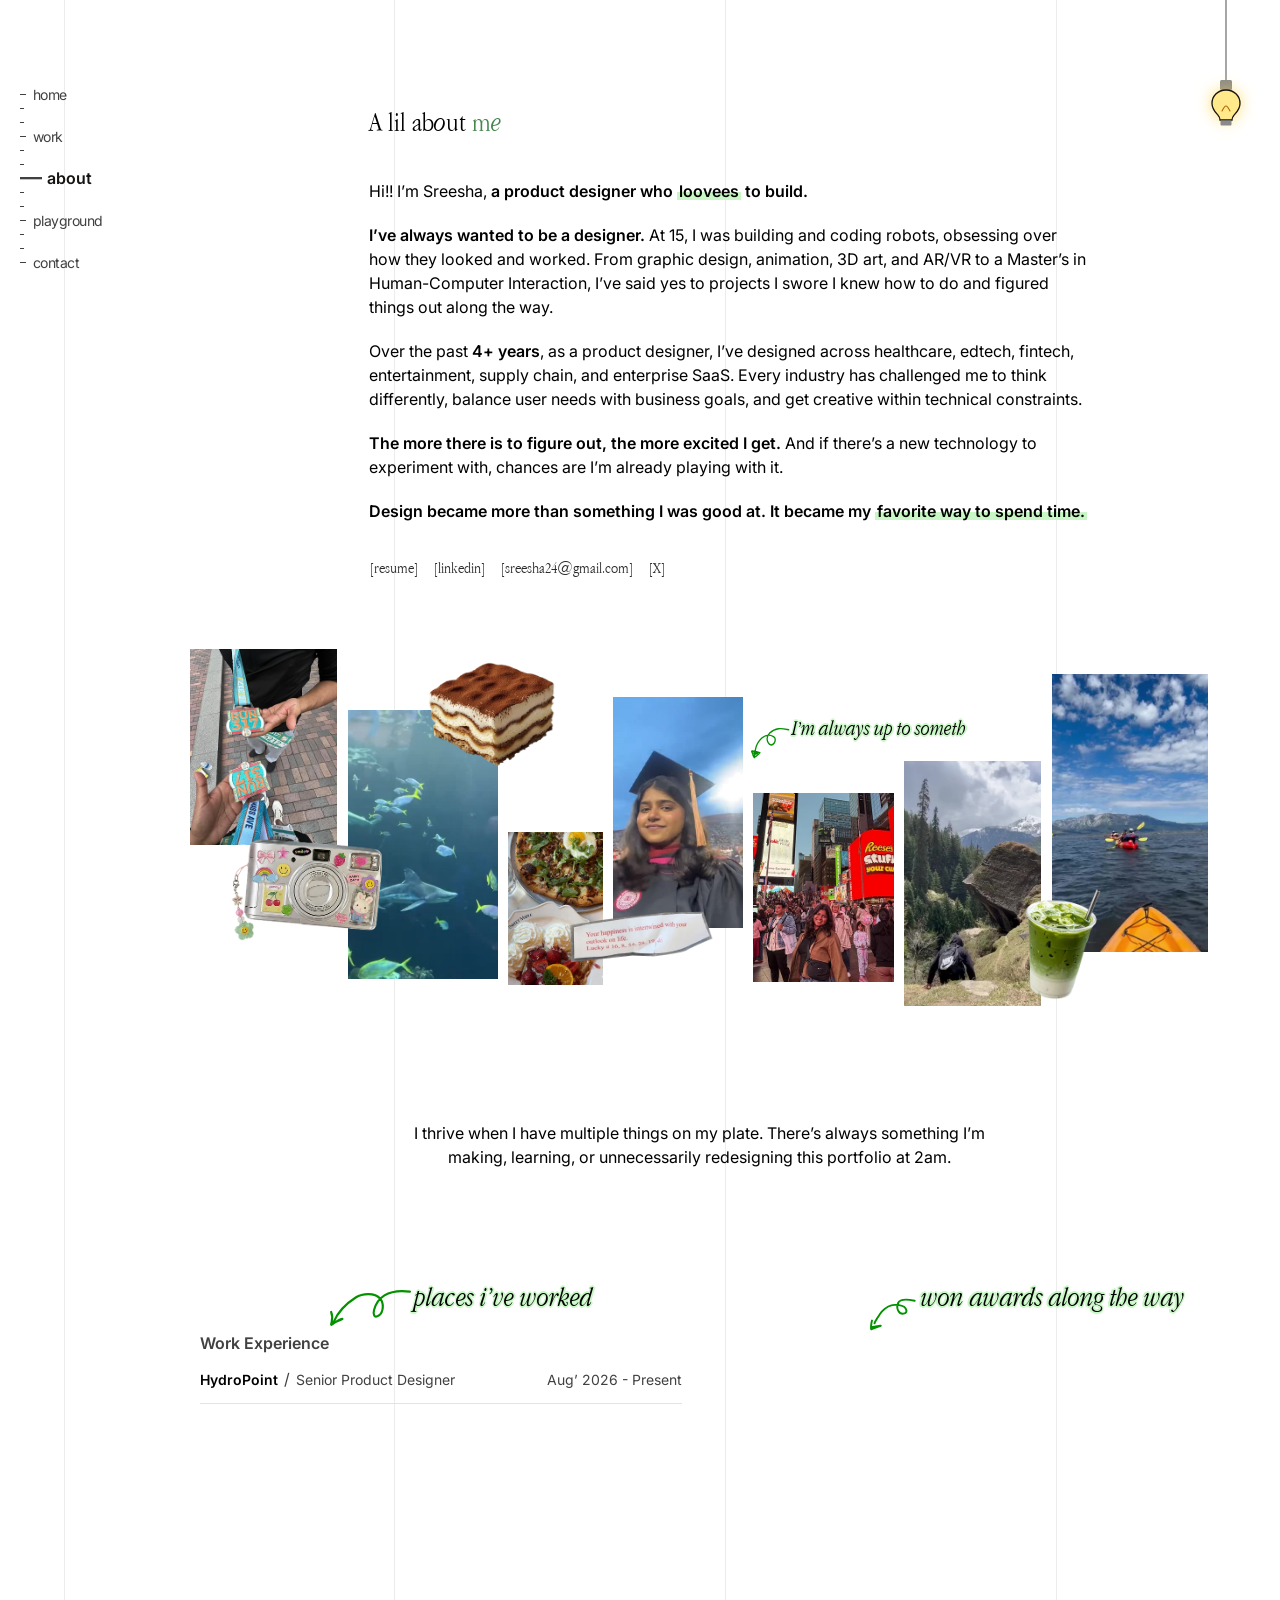
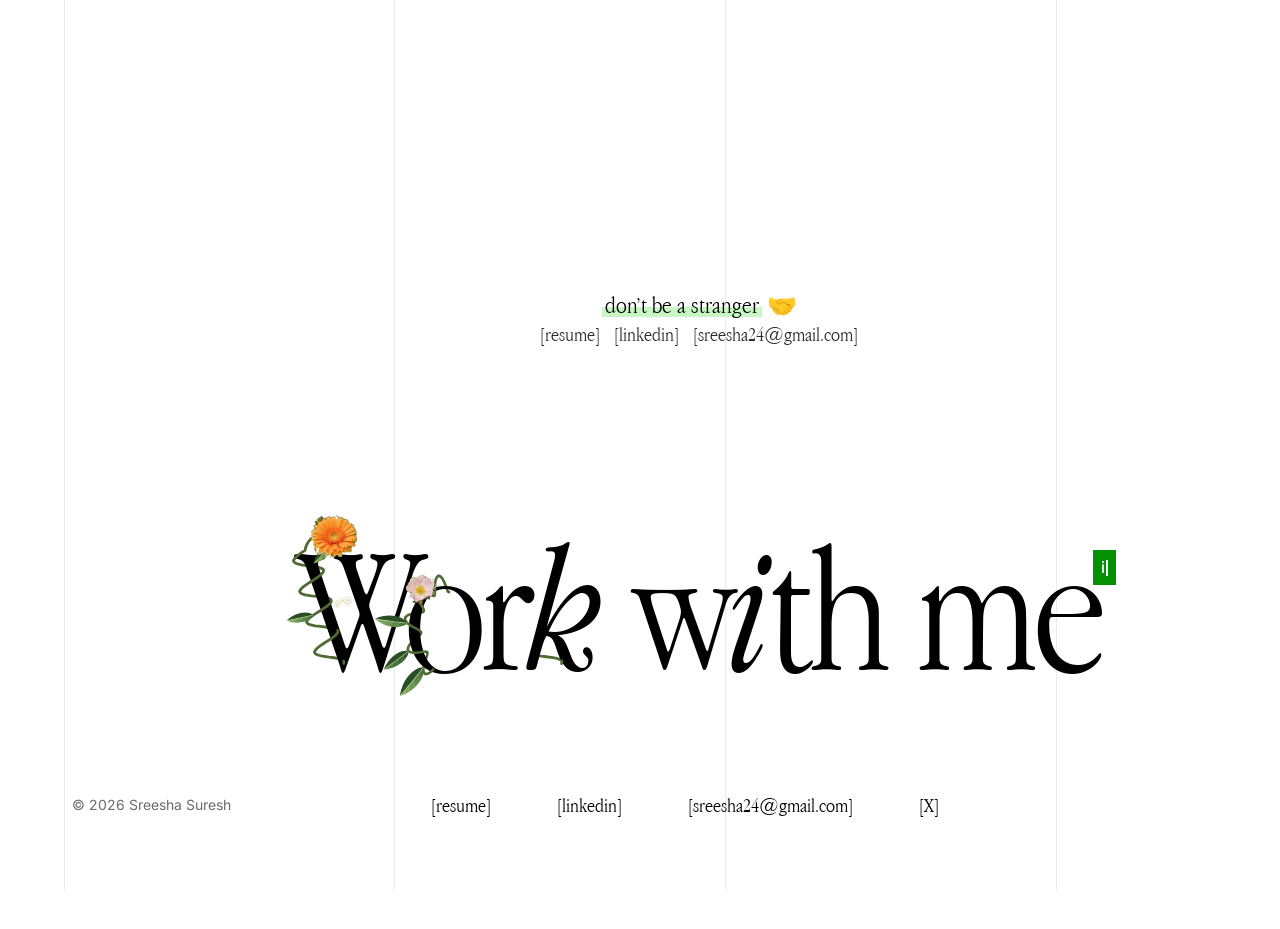
==== commit 189f996f: "About load + nav drop fixes, badge swap, Playground title - About: rename the intro section class so" ====
--- a/about.html
+++ b/about.html
@@ -22,7 +22,7 @@
 a:focus-visible,button:focus-visible{outline:3px solid #43854d;outline-offset:3px;border-radius:2px}
 
 /* intro */
-.intro{padding-top:104px;margin:0 auto;width:660px;max-width:100%}
+.ab-hello{padding-top:104px;margin:0 auto;width:660px;max-width:100%}
 .title{font:400 28px/1.25 var(--serif);margin:0;letter-spacing:0;min-height:35px}
 .title em{font-style:italic}
 .title .me{color:#43854d;display:inline-block;transition:transform .45s cubic-bezier(.3,1.6,.5,1);transform-origin:50% 80%}
@@ -109,12 +109,12 @@
 }
 
 @media (max-width:1100px){
-  .intro{padding-top:72px}
+  .ab-hello{padding-top:72px}
   .records{grid-template-columns:minmax(0,560px);justify-content:center;margin-left:0;row-gap:72px}
   .block.exp,.block.aw{grid-column:1}
     }
 @media (max-width:600px){
-  .intro{padding-top:48px}
+  .ab-hello{padding-top:48px}
   .title-row{margin-bottom:32px}
   .copy{font-size:15px;line-height:23px}
   .pile-scroll{margin:104px -14px 0}
@@ -181,6 +181,9 @@
 .marker.on{background-size:100% 100%}
 html.dark .marker{background-image:linear-gradient(transparent 56%,#2d6a3a 56%,#2d6a3a 94%,transparent 94%)}
 @media (prefers-reduced-motion: reduce){ .marker{transition:none} }
+
+/* "Work with me" badge sits a touch closer to the final e */
+@media (min-width:861px){ .page-about .cta__badge{margin-left:-12px} }
 </style>
 </head>
 <body class="page-about">
@@ -212,7 +215,7 @@
 
   <main id="top">
     <div class="wrap">
-    <section class="intro" aria-labelledby="about-title">
+    <section class="ab-hello" aria-labelledby="about-title">
       <div class="title-row">
       <h1 class="title" id="about-title" aria-label="A lil about me" data-write>A lil ab<em>o</em>ut <span class="me">m<em>e</em></span></h1>
       </div>
@@ -465,6 +468,34 @@
   }
 
 
+
+  // "i know you want to" -> (2s) -> "Open to full-time roles"
+  {
+    const badge = document.querySelector('.cta__badge');
+    const text = badge && badge.querySelector('.cta__badge-text');
+    const caret = badge && badge.querySelector('.cta__caret');
+    const NEXT = 'Open to full-time roles';
+    if (badge && text && caret) {
+      let started = false;
+      const swap = () => {
+        if (started) return; started = true;
+        badge.setAttribute('aria-label', NEXT);
+        if (reduce) { text.textContent = NEXT; return; }
+        setTimeout(() => {
+          caret.classList.remove('is-done');
+          const del = () => {
+            if (text.textContent.length) { text.textContent = text.textContent.slice(0, -1); setTimeout(del, 28); }
+            else { let i = 0; const type = () => { text.textContent = NEXT.slice(0, ++i); if (i < NEXT.length) setTimeout(type, 38 + Math.random() * 40); else caret.classList.add('is-done'); }; setTimeout(type, 250); }
+          };
+          del();
+        }, 2000);
+      };
+      // garden.js types the first line; when its caret finishes, start the swap
+      new MutationObserver(() => { if (caret.classList.contains('is-done') && text.textContent === 'i know you want to') swap(); })
+        .observe(caret, { attributes: true, attributeFilter: ['class'] });
+    }
+  }
+
   // light bulb: pull for dark mode (remembered for this browser)
   {
     const bulb = document.querySelector('.bulb');
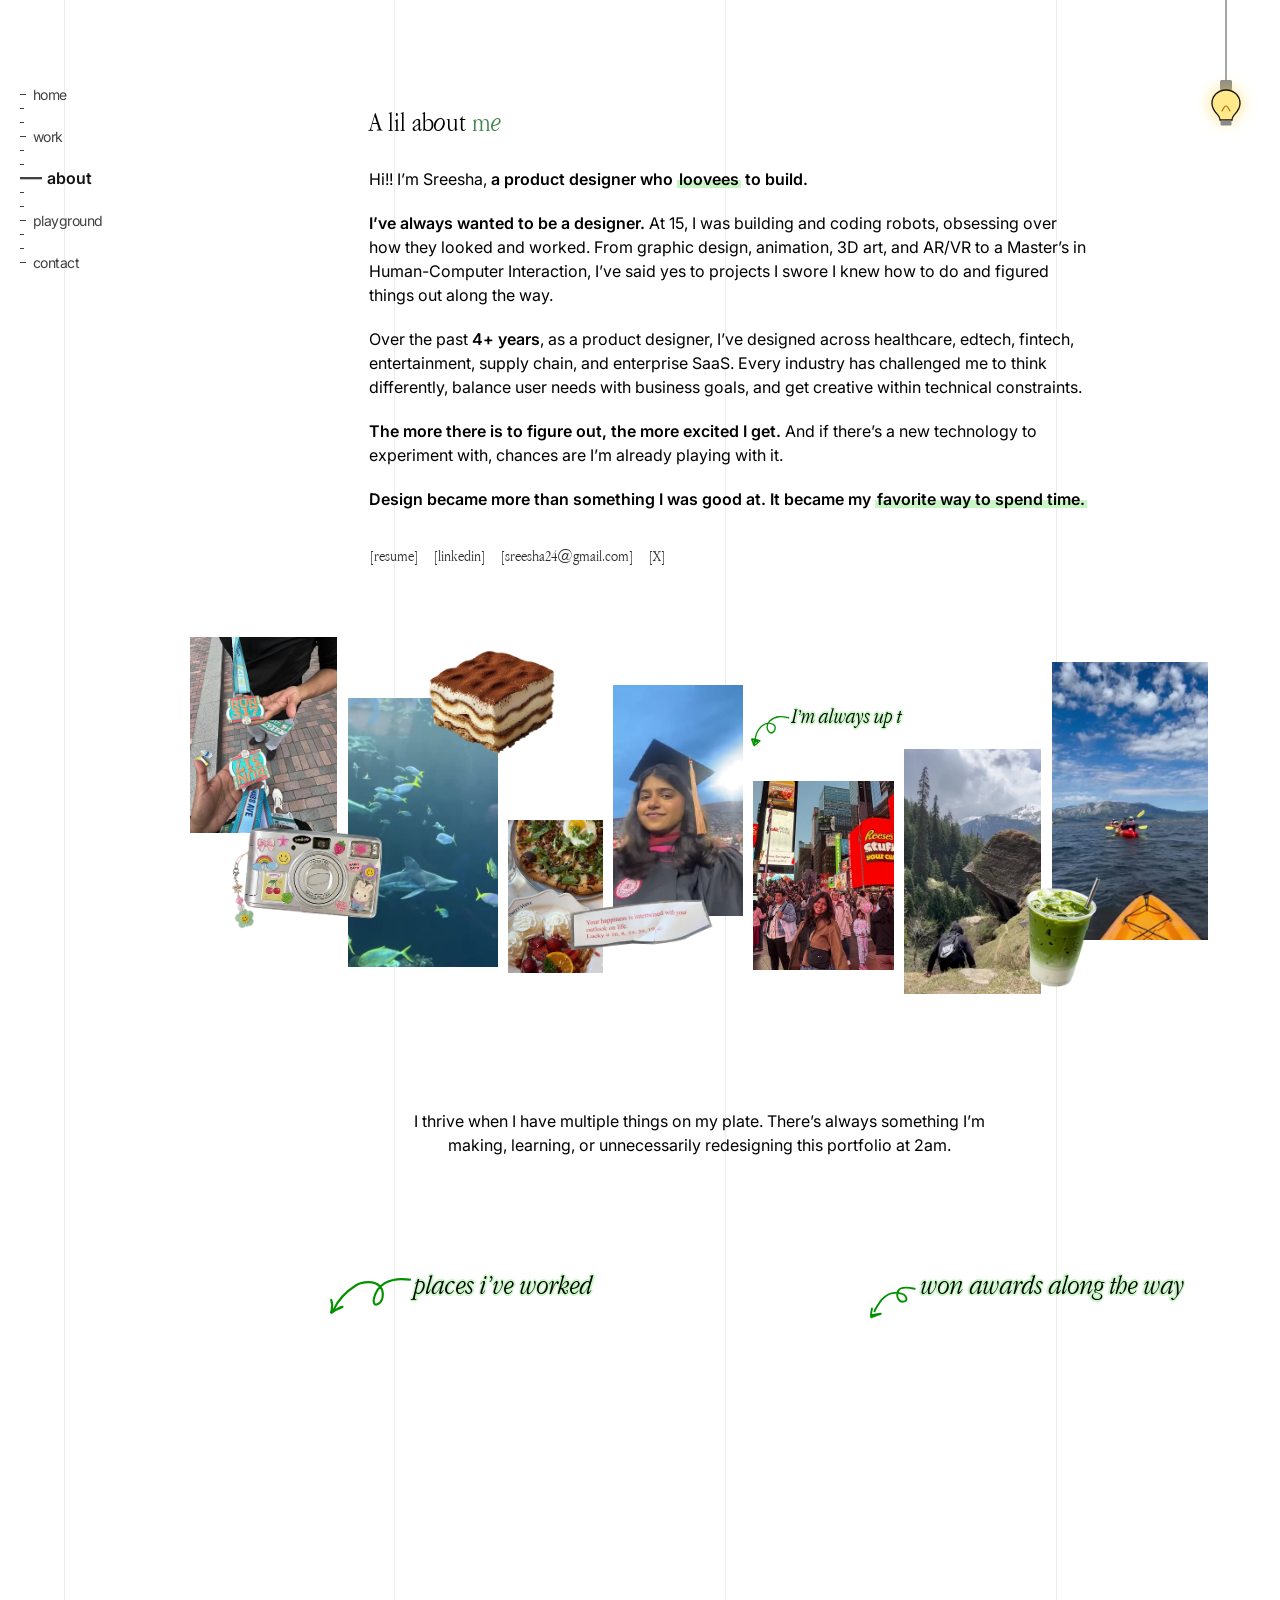
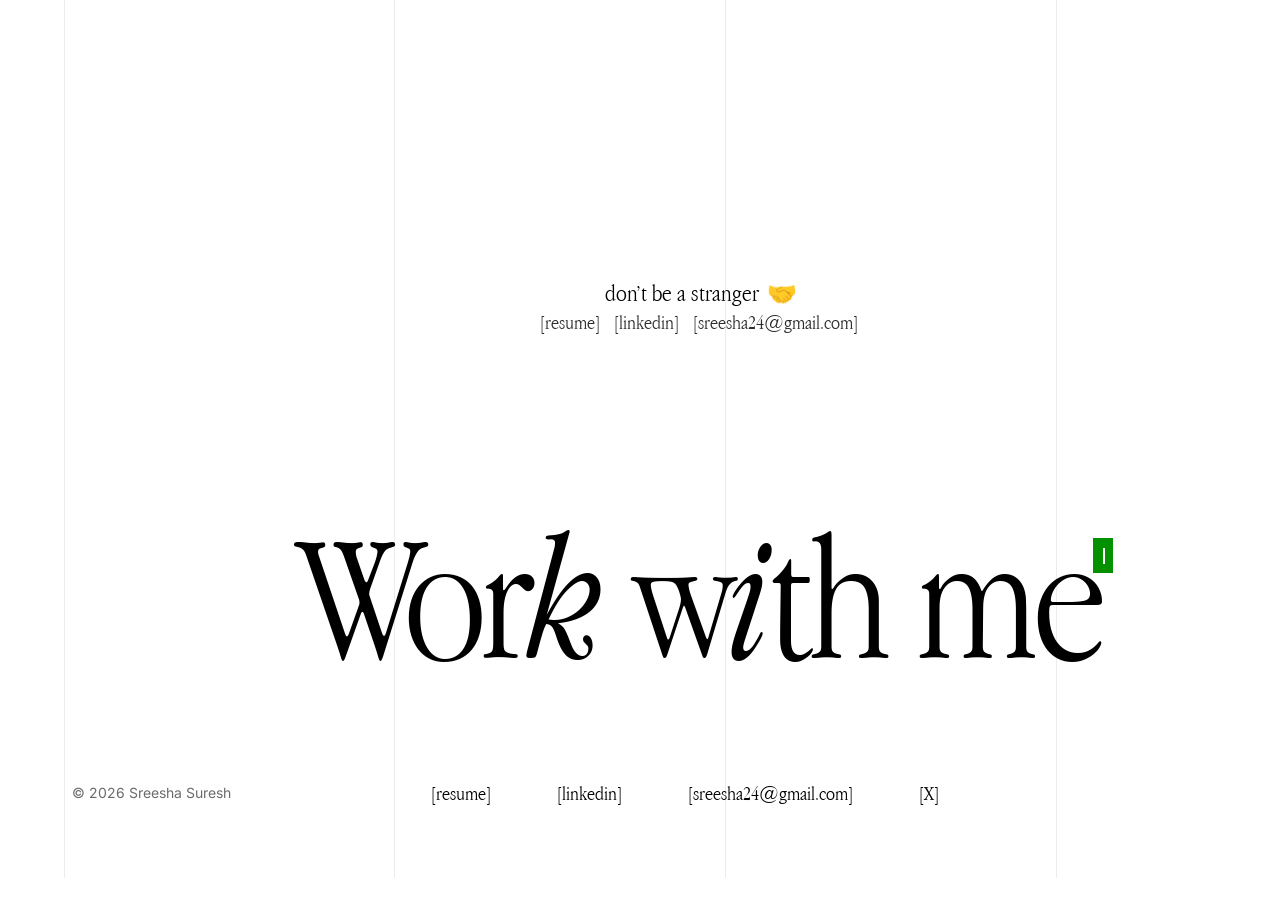
==== commit c3158451: "About: tighten the gap under 'A lil about me' Co-Authored-By: Claude Opus 5.5 <noreply@anthropic.com" ====
--- a/about.html
+++ b/about.html
@@ -115,7 +115,7 @@
     }
 @media (max-width:600px){
   .ab-hello{padding-top:48px}
-  .title-row{margin-bottom:32px}
+  .title-row{margin-bottom:24px}
   .copy{font-size:15px;line-height:23px}
   .pile-scroll{margin:104px -14px 0}
   .pile{margin-top:0}
@@ -137,7 +137,7 @@
 .hl{background:linear-gradient(transparent 56%,#c8f7c5 56%,#c8f7c5 94%,transparent 94%);padding:0 2px;-webkit-box-decoration-break:clone;box-decoration-break:clone}
 
 /* ---- light bulb: pull for dark mode ---- */
-.title-row{margin-bottom:40px}
+.title-row{margin-bottom:28px}
 .bulb{position:absolute;top:0;right:max(32px,calc((100vw - 1440px)/2 + 32px));z-index:70;width:44px;height:144px;padding:0 0 12px;border:0;background:none;cursor:grab;transform-origin:50% 0;transform:rotate(var(--rot,0deg));touch-action:none;-webkit-tap-highlight-color:transparent}
 .bulb.is-drag{cursor:grabbing}
 .bulb svg{transform-origin:50% 0}
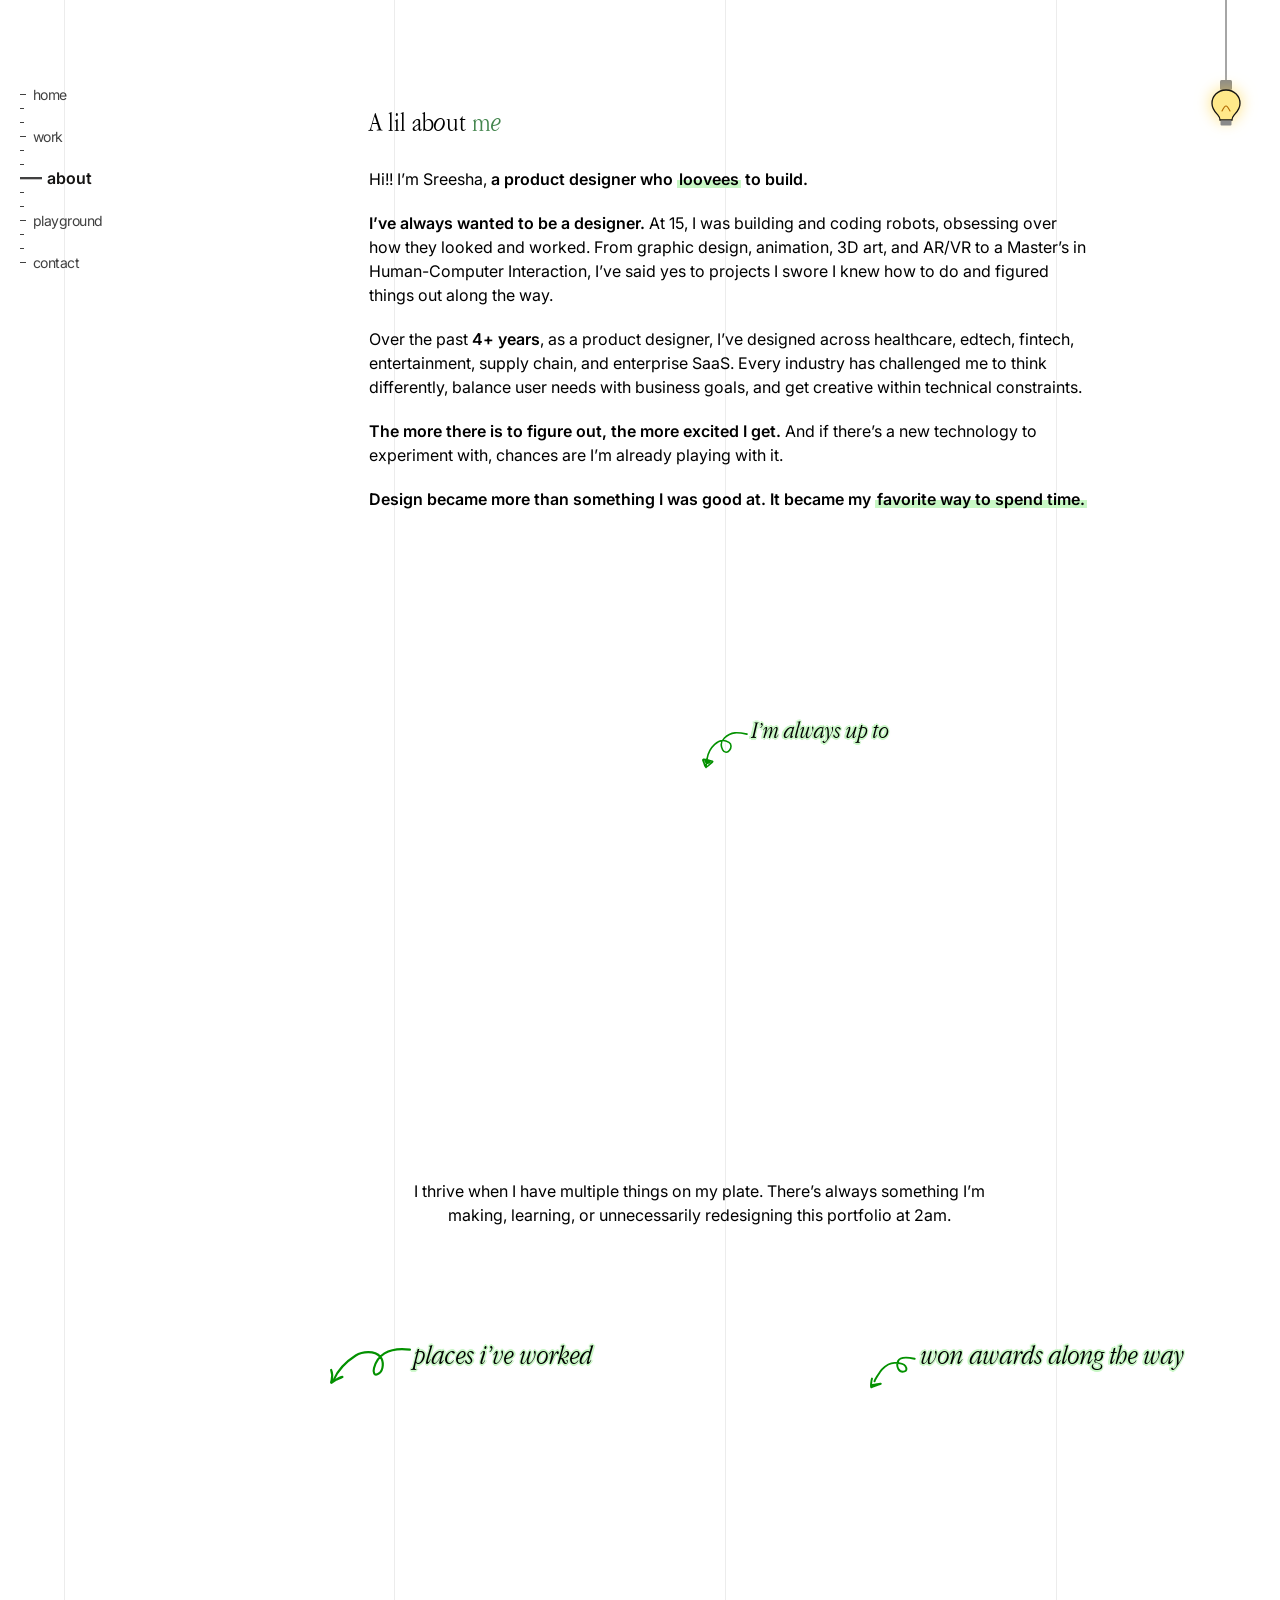
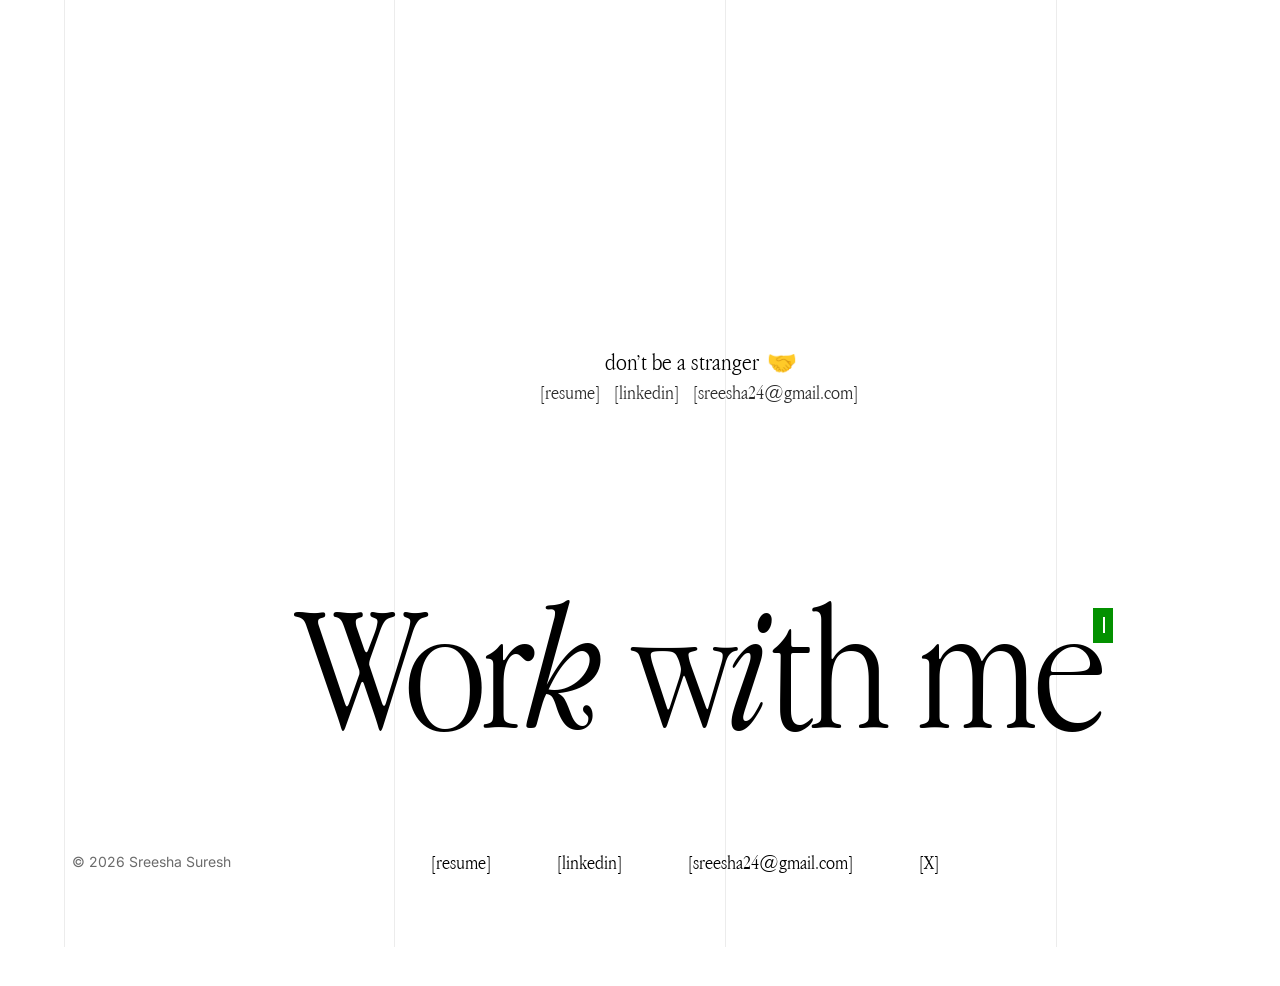
==== commit 80972c8d: "About: make the photo pile section bigger Break the photo/video pile out of the text column on deskt" ====
--- a/about.html
+++ b/about.html
@@ -113,6 +113,15 @@
   .records{grid-template-columns:minmax(0,560px);justify-content:center;margin-left:0;row-gap:72px}
   .block.exp,.block.aw{grid-column:1}
     }
+/* bigger photo pile: break out of the text column on desktop; nav fades while the pile is under it */
+@media (min-width:1101px){
+  .pile-scroll{--pile-w:min(calc(100vw - 64px),1760px);width:var(--pile-w);margin-left:calc((100vw - var(--pile-w)) / 2 - var(--col-left));margin-top:72px;margin-bottom:80px}
+  .ruler{transition:opacity .35s ease,visibility .35s}
+  body.pile-over .ruler{opacity:0;visibility:hidden}
+}
+@media (min-width:601px) and (max-width:1100px){
+  .pile-scroll{margin-left:calc(16px - var(--gutter));margin-right:calc(16px - var(--gutter));margin-top:48px}
+}
 @media (max-width:600px){
   .ab-hello{padding-top:48px}
   .title-row{margin-bottom:24px}
@@ -581,6 +590,21 @@
 
 }
 </script>
+<script>
+(() => {
+  const pile = document.querySelector('.pile'), ruler = document.querySelector('.ruler');
+  if (!pile || !ruler) return;
+  let tk = false;
+  const chk = () => {
+    tk = false;
+    const p = pile.getBoundingClientRect(), r = ruler.getBoundingClientRect();
+    document.body.classList.toggle('pile-over', innerWidth > 1100 && p.top < r.bottom + 24 && p.bottom > r.top - 24);
+  };
+  addEventListener('scroll', () => { if (!tk) { tk = true; requestAnimationFrame(chk); } }, { passive: true });
+  addEventListener('resize', chk);
+  chk();
+})();
+</script>
 <script src="js/reveal.js"></script>
 <script src="js/nav.js"></script>
 <script src="js/garden.js"></script>
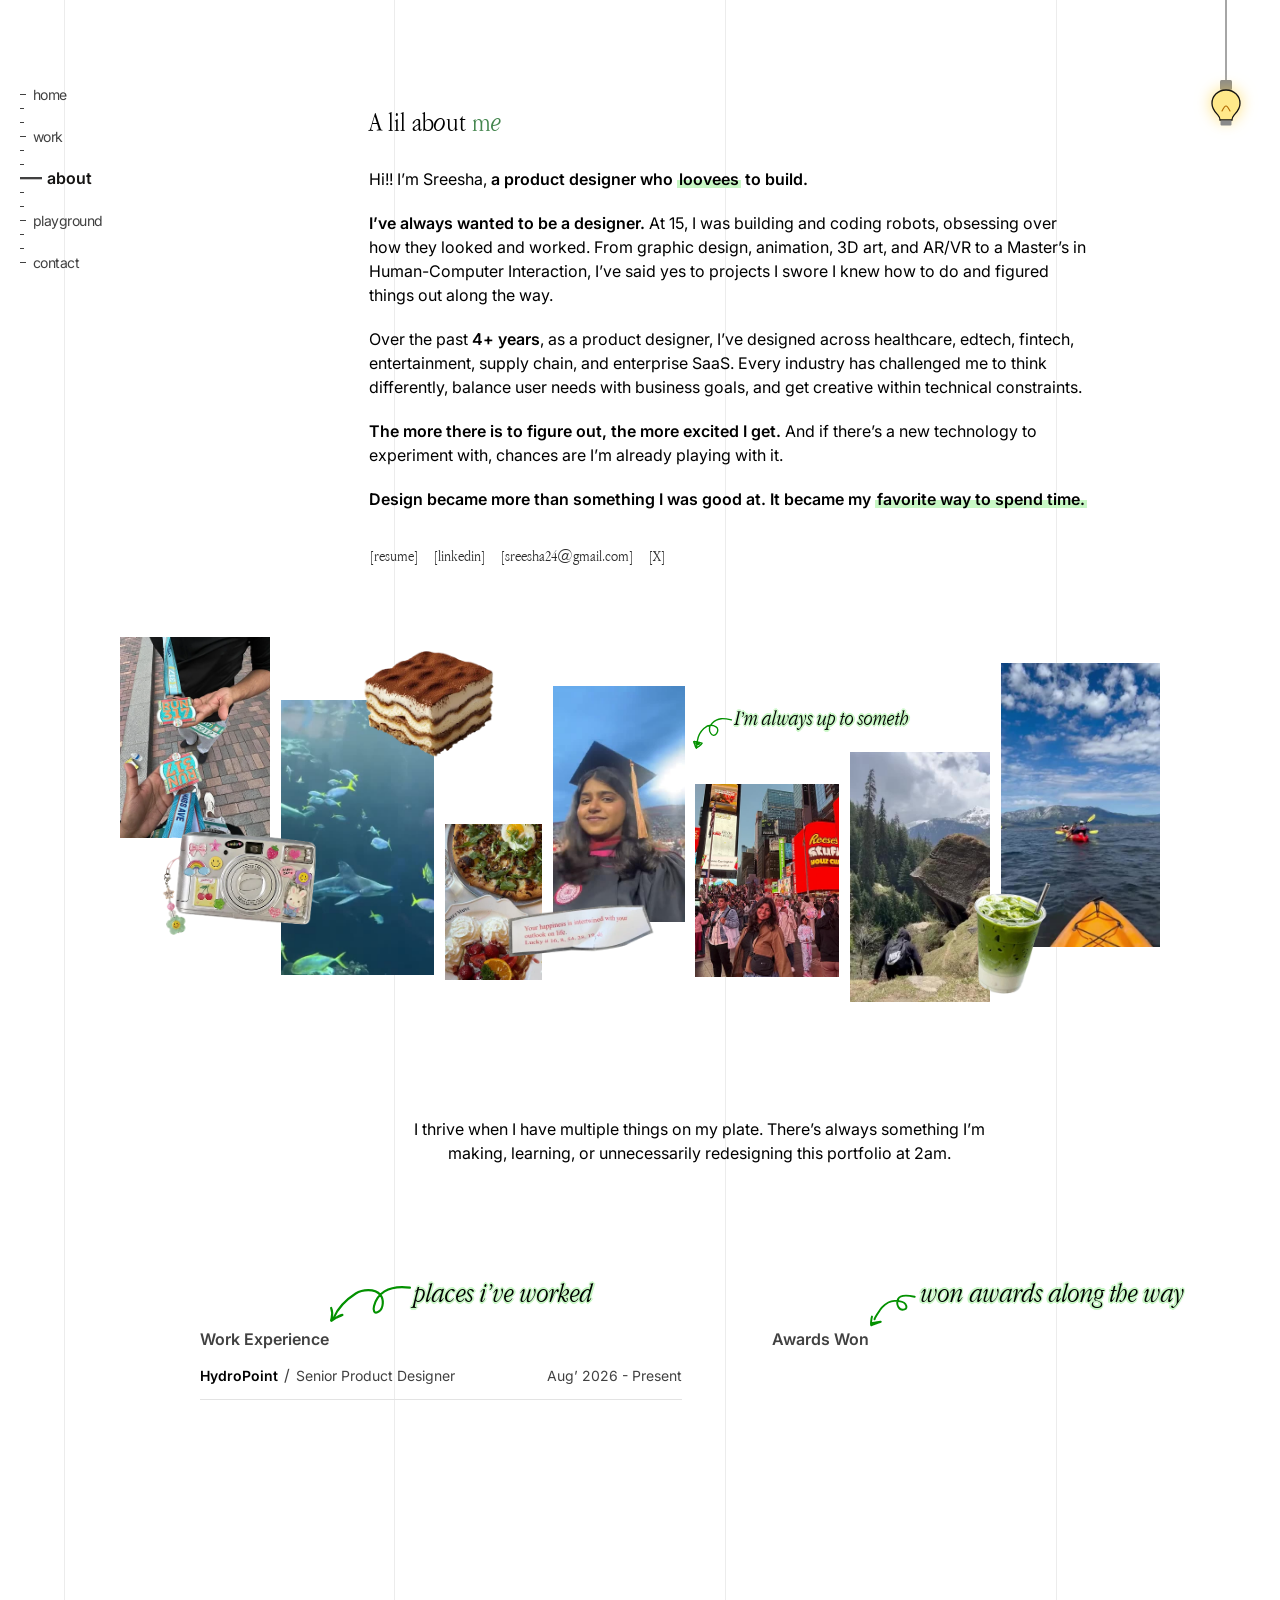
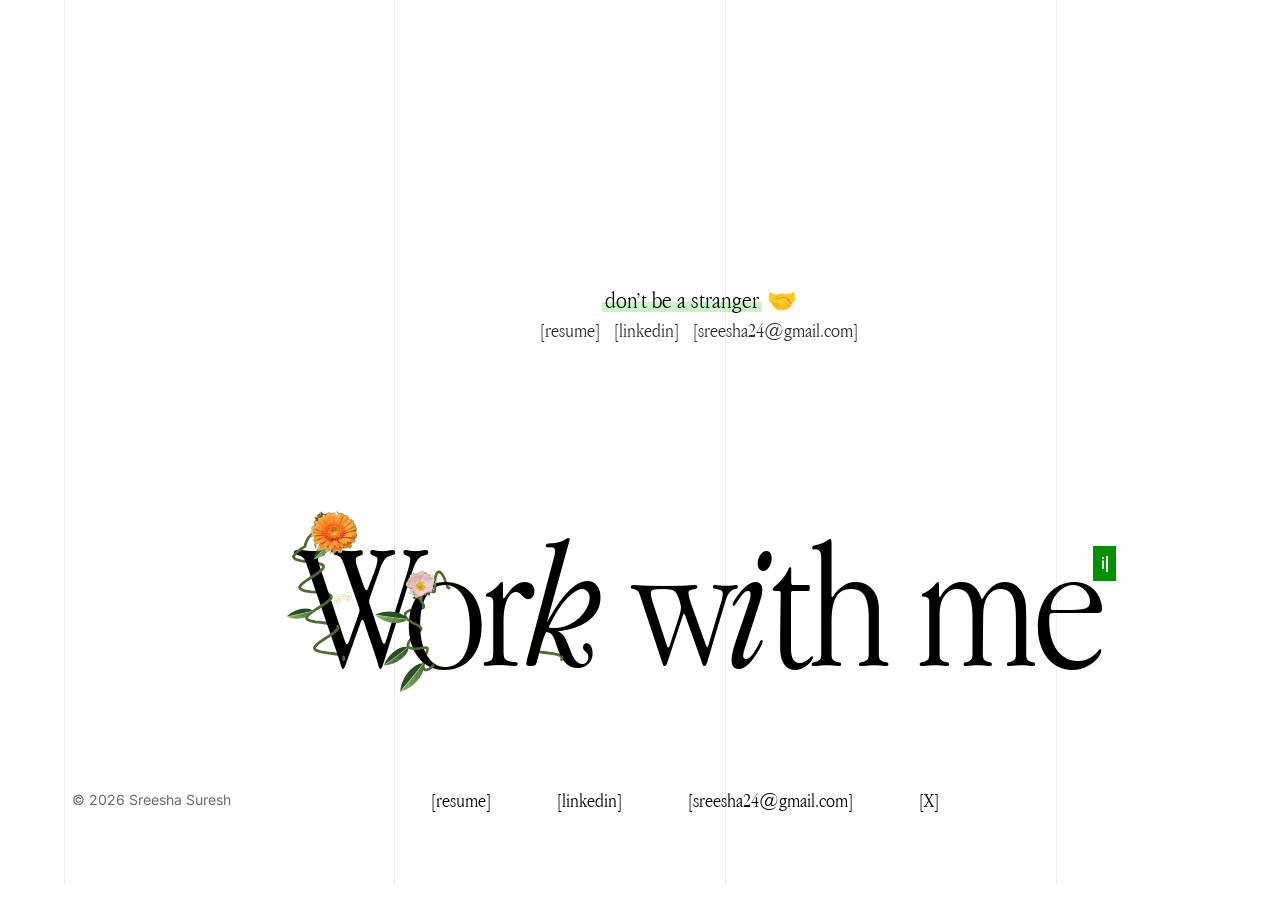
==== commit 5a75584f: "About: pull the photo pile in a bit (120px side padding, max 1440px) Co-Authored-By: Claude Opus 5.5" ====
--- a/about.html
+++ b/about.html
@@ -115,7 +115,7 @@
     }
 /* bigger photo pile: break out of the text column on desktop; nav fades while the pile is under it */
 @media (min-width:1101px){
-  .pile-scroll{--pile-w:min(calc(100vw - 64px),1760px);width:var(--pile-w);margin-left:calc((100vw - var(--pile-w)) / 2 - var(--col-left));margin-top:72px;margin-bottom:80px}
+  .pile-scroll{--pile-w:min(calc(100vw - 240px),1440px);width:var(--pile-w);margin-left:calc((100vw - var(--pile-w)) / 2 - var(--col-left));margin-top:72px;margin-bottom:80px}
   .ruler{transition:opacity .35s ease,visibility .35s}
   body.pile-over .ruler{opacity:0;visibility:hidden}
 }
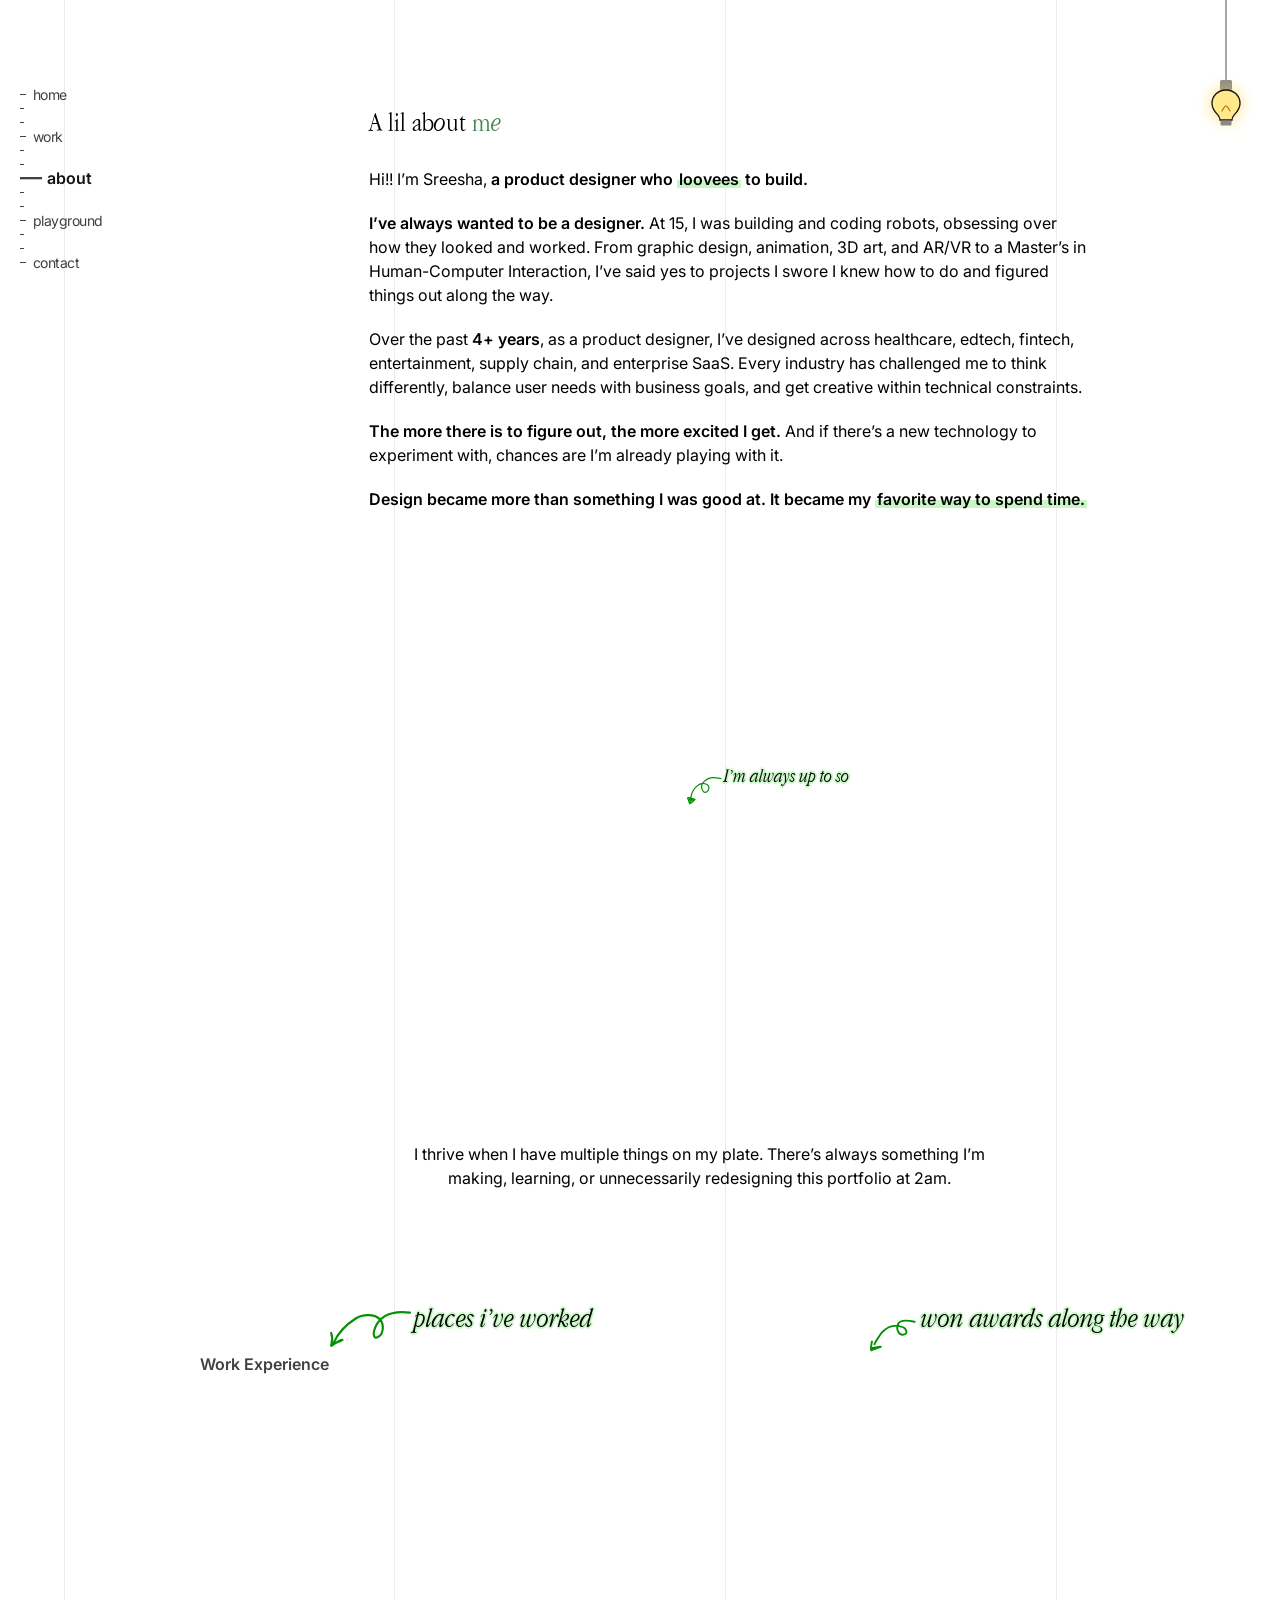
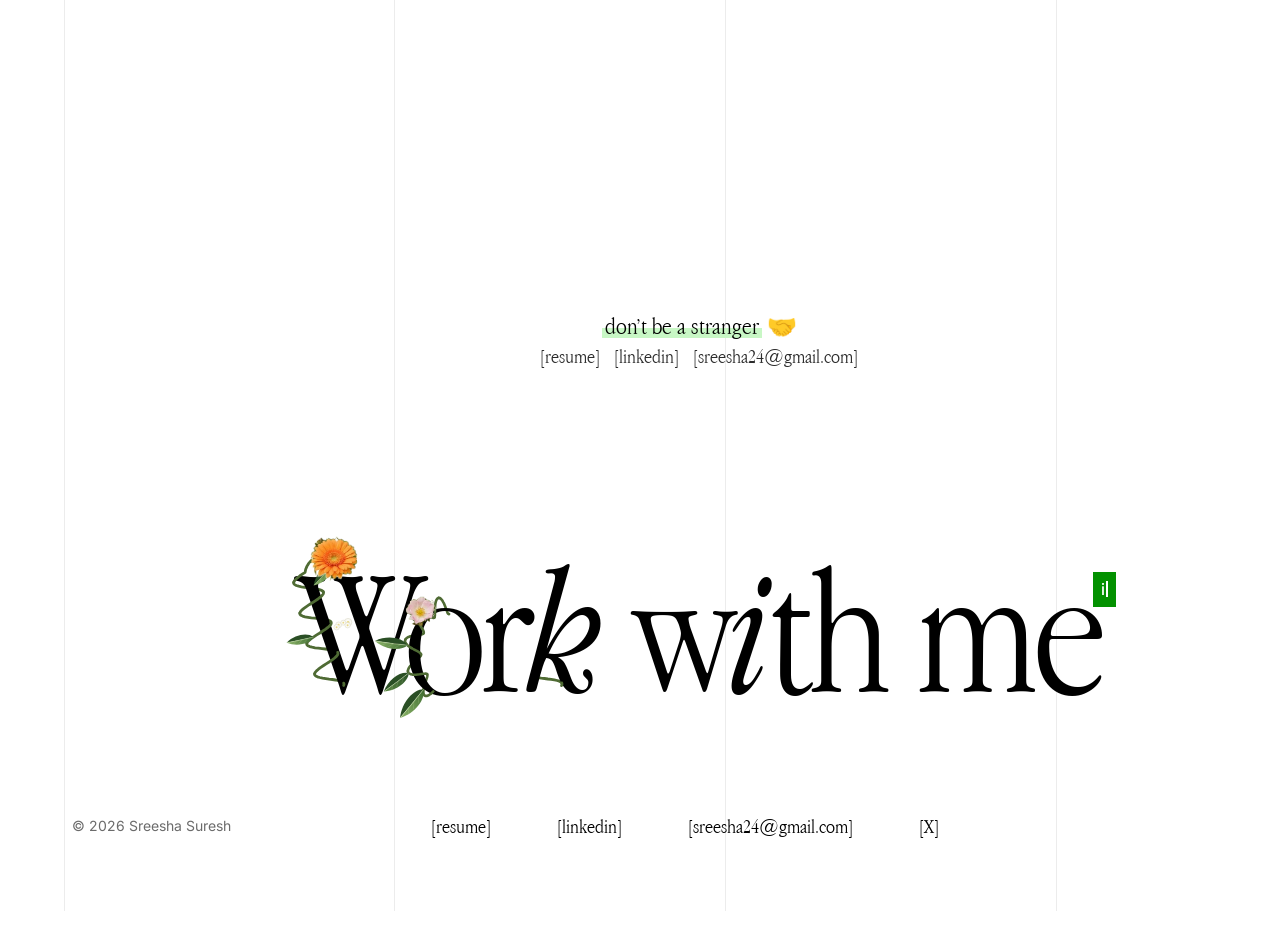
==== commit c16d2656: "About: smaller photo pile with more space above it Co-Authored-By: Claude Opus 5.5 <noreply@anthropi" ====
--- a/about.html
+++ b/about.html
@@ -115,7 +115,7 @@
     }
 /* bigger photo pile: break out of the text column on desktop; nav fades while the pile is under it */
 @media (min-width:1101px){
-  .pile-scroll{--pile-w:min(calc(100vw - 240px),1440px);width:var(--pile-w);margin-left:calc((100vw - var(--pile-w)) / 2 - var(--col-left));margin-top:72px;margin-bottom:80px}
+  .pile-scroll{--pile-w:min(calc(100vw - 360px),1320px);width:var(--pile-w);margin-left:calc((100vw - var(--pile-w)) / 2 - var(--col-left));margin-top:140px;margin-bottom:96px}
   .ruler{transition:opacity .35s ease,visibility .35s}
   body.pile-over .ruler{opacity:0;visibility:hidden}
 }
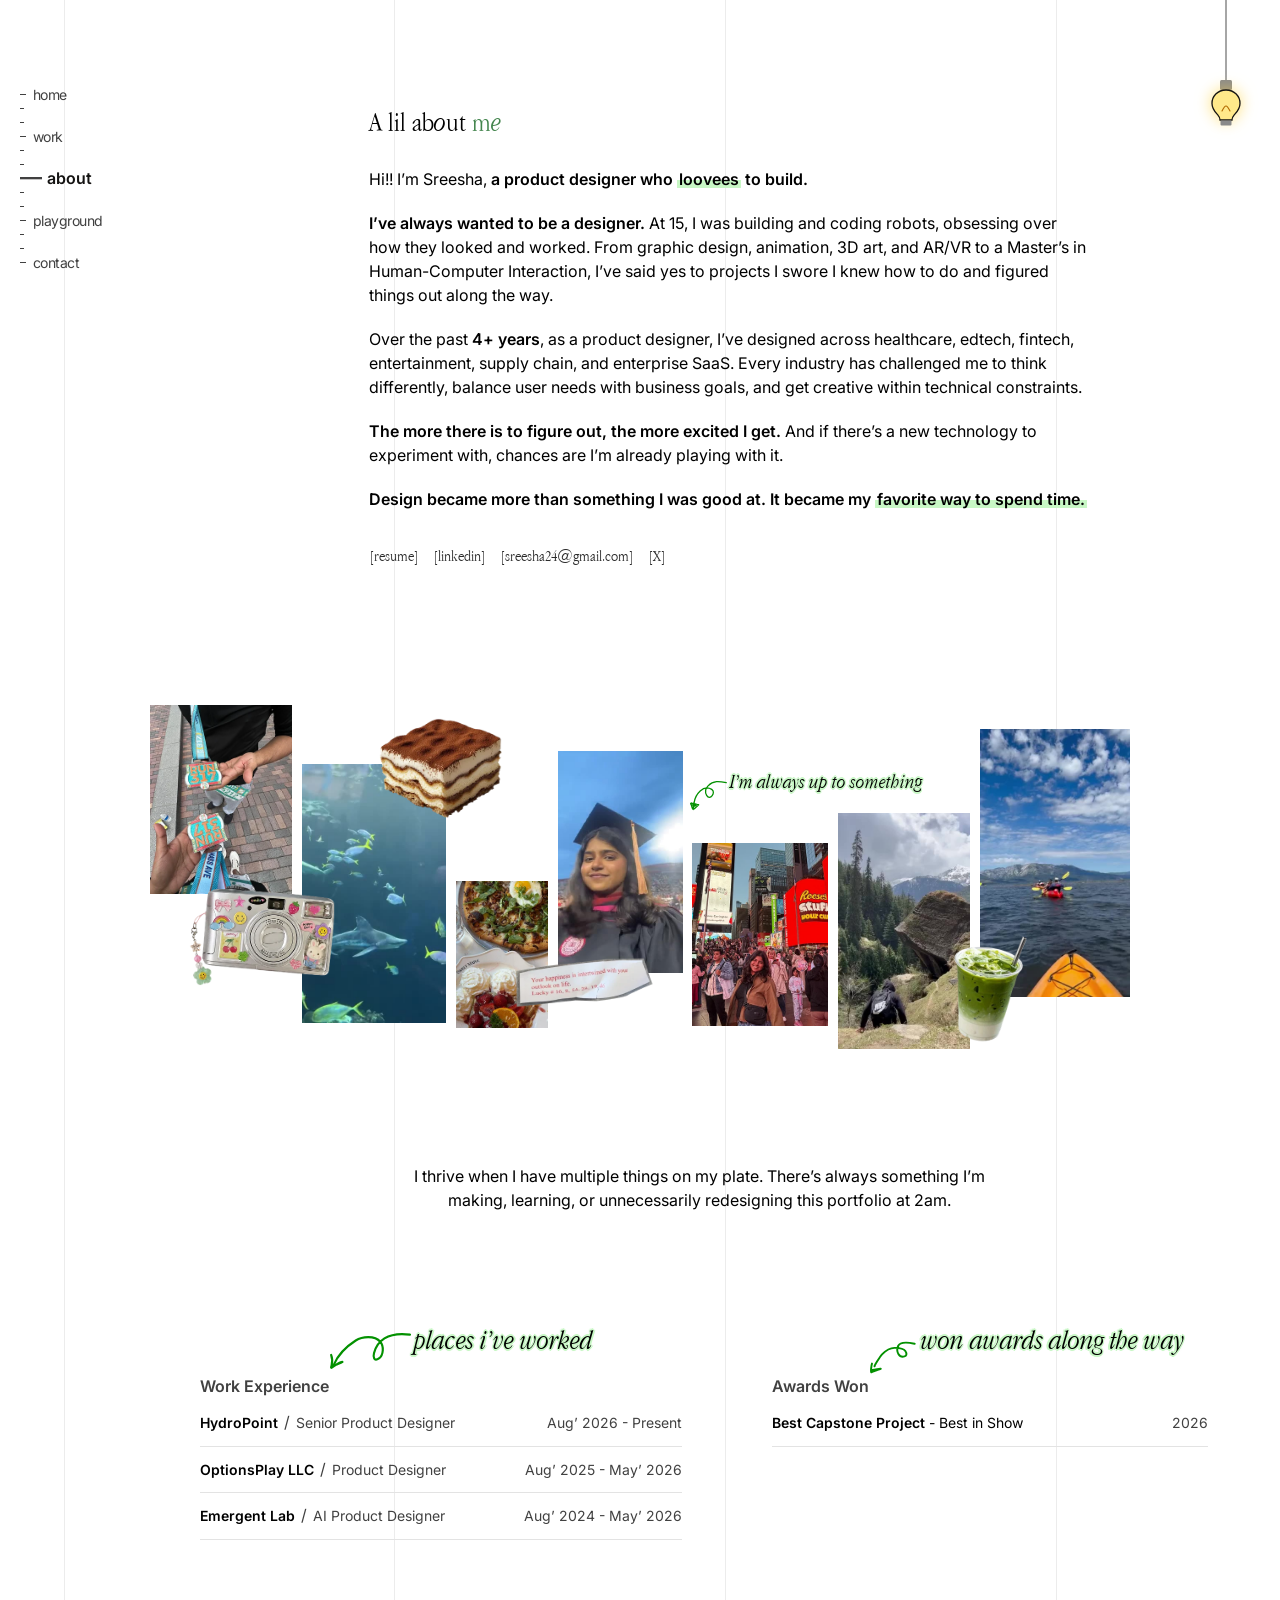
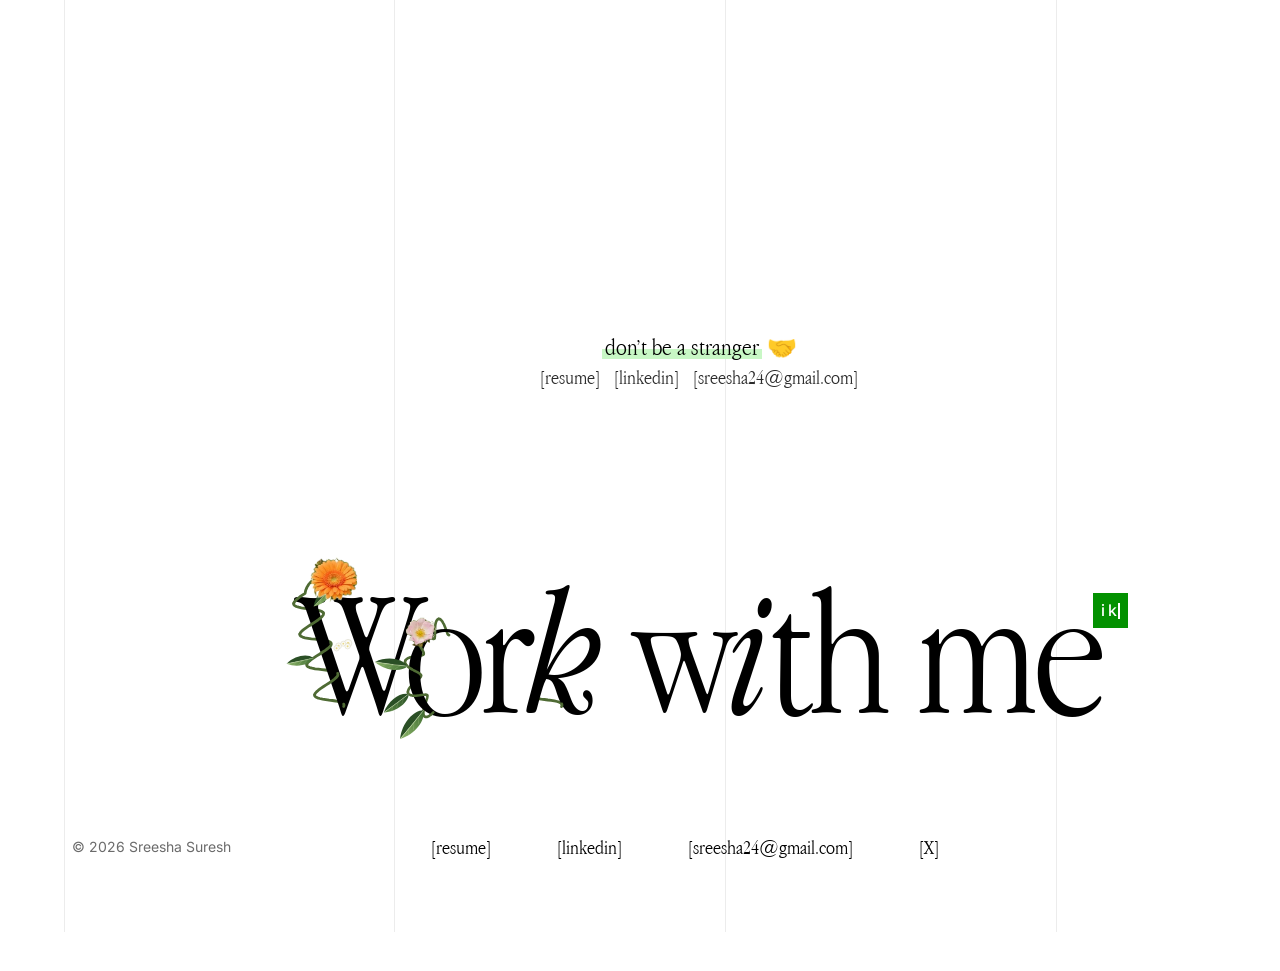
==== commit 36934ed4: "About: nudge the photo pile a little bigger Co-Authored-By: Claude Opus 5.5 <noreply@anthropic.com> " ====
--- a/about.html
+++ b/about.html
@@ -115,7 +115,7 @@
     }
 /* bigger photo pile: break out of the text column on desktop; nav fades while the pile is under it */
 @media (min-width:1101px){
-  .pile-scroll{--pile-w:min(calc(100vw - 360px),1320px);width:var(--pile-w);margin-left:calc((100vw - var(--pile-w)) / 2 - var(--col-left));margin-top:140px;margin-bottom:96px}
+  .pile-scroll{--pile-w:min(calc(100vw - 300px),1380px);width:var(--pile-w);margin-left:calc((100vw - var(--pile-w)) / 2 - var(--col-left));margin-top:140px;margin-bottom:96px}
   .ruler{transition:opacity .35s ease,visibility .35s}
   body.pile-over .ruler{opacity:0;visibility:hidden}
 }
